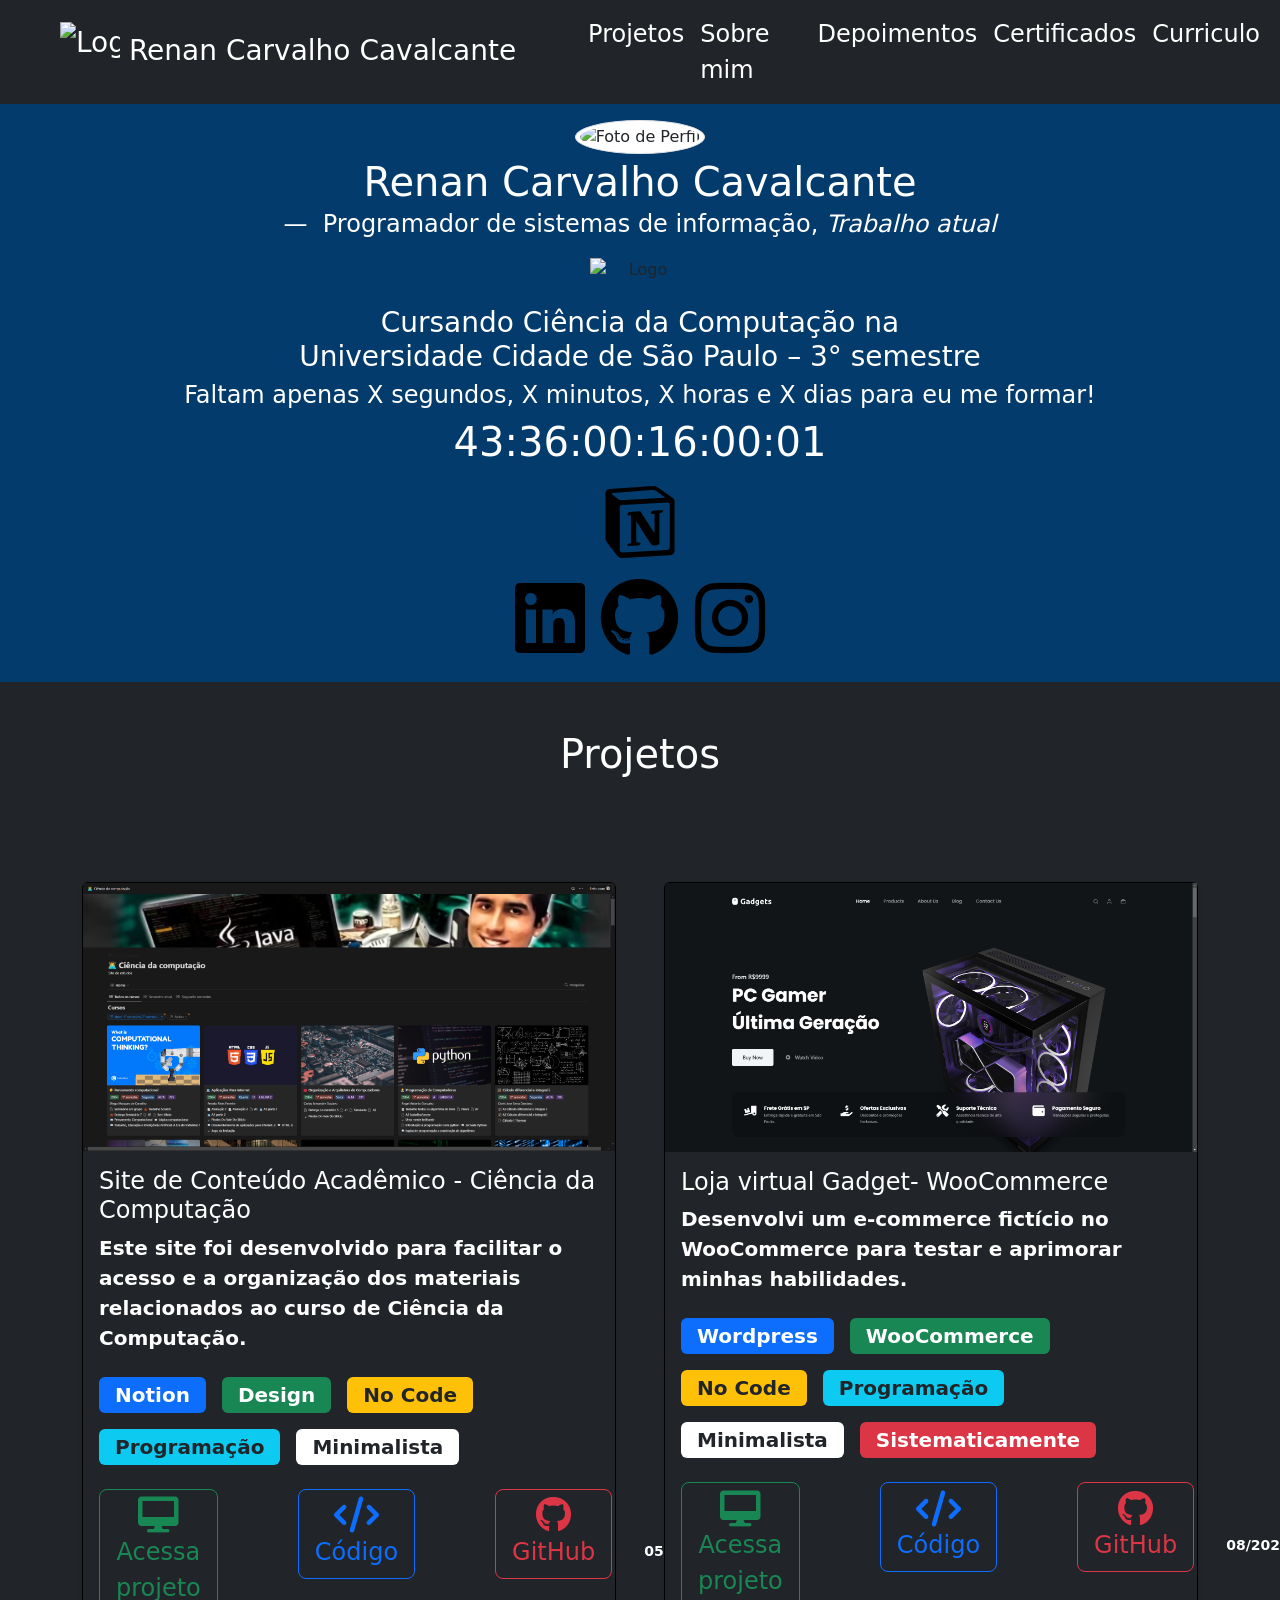
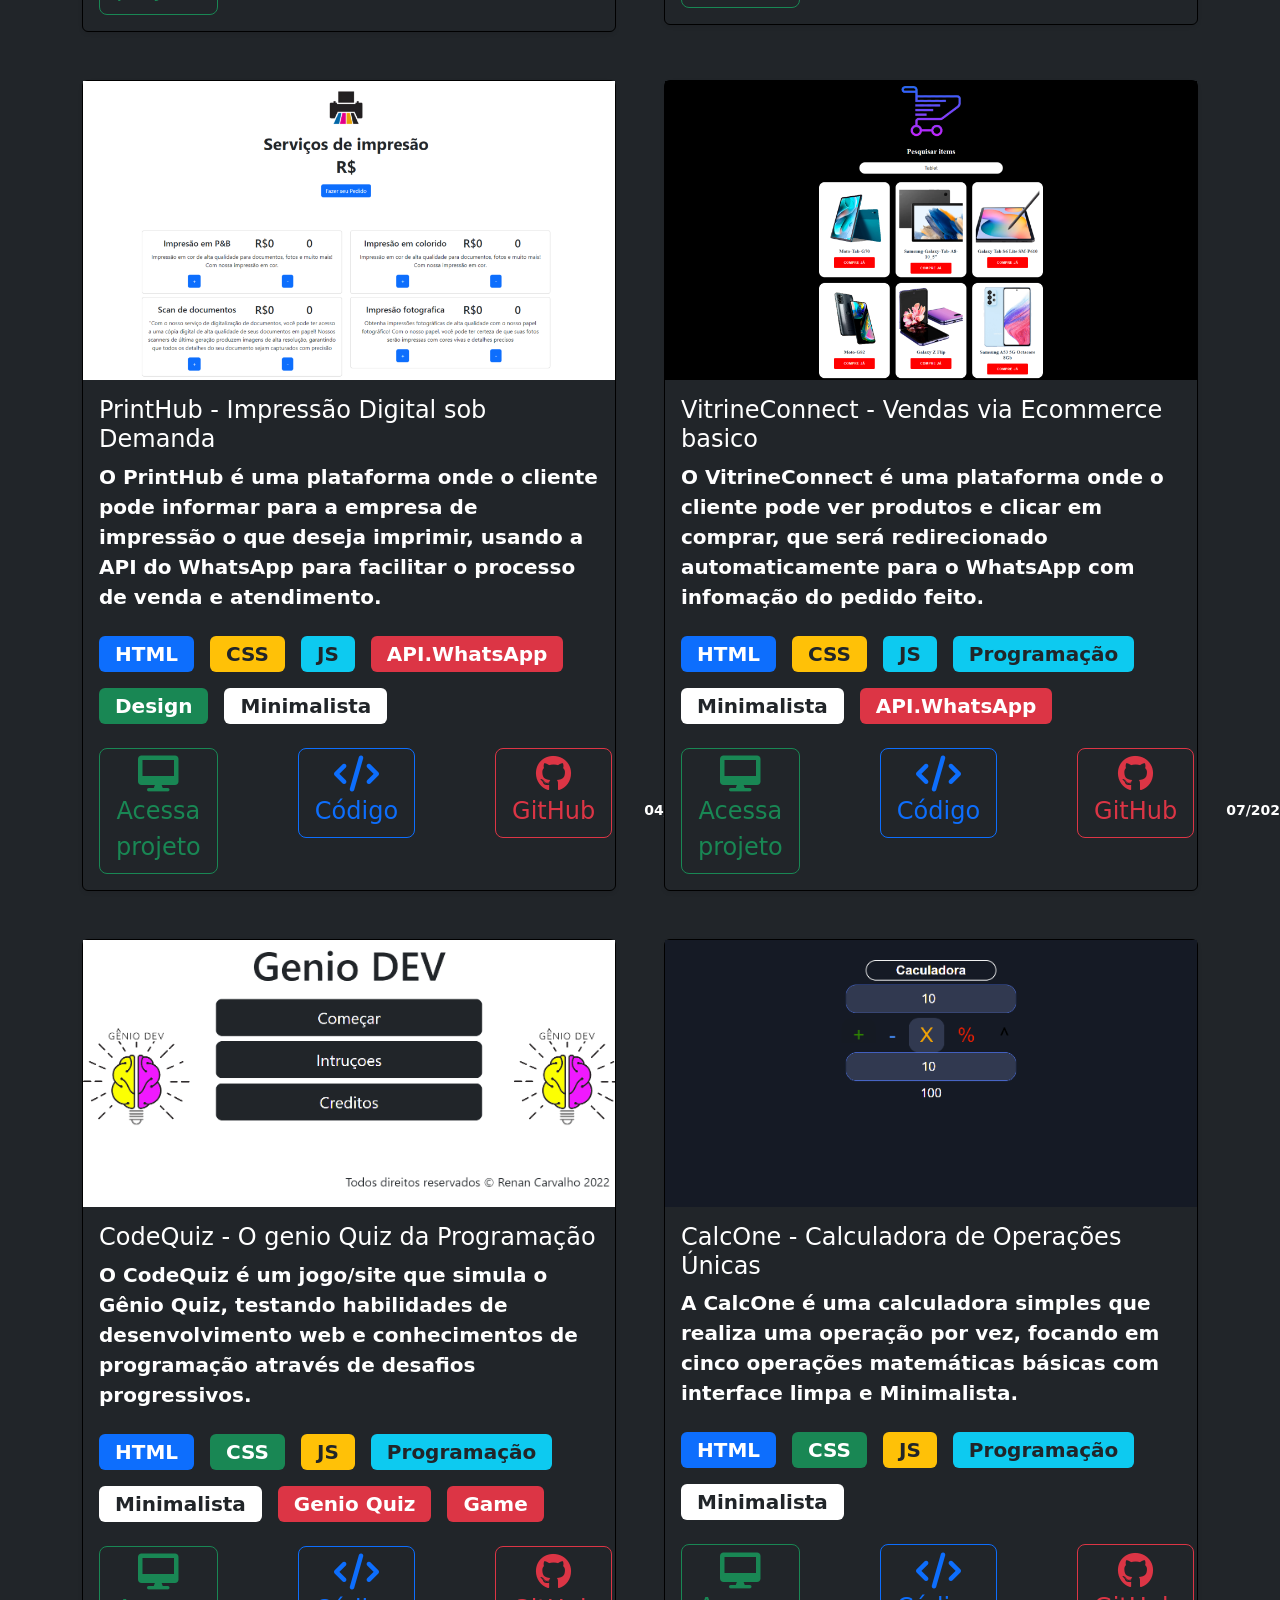
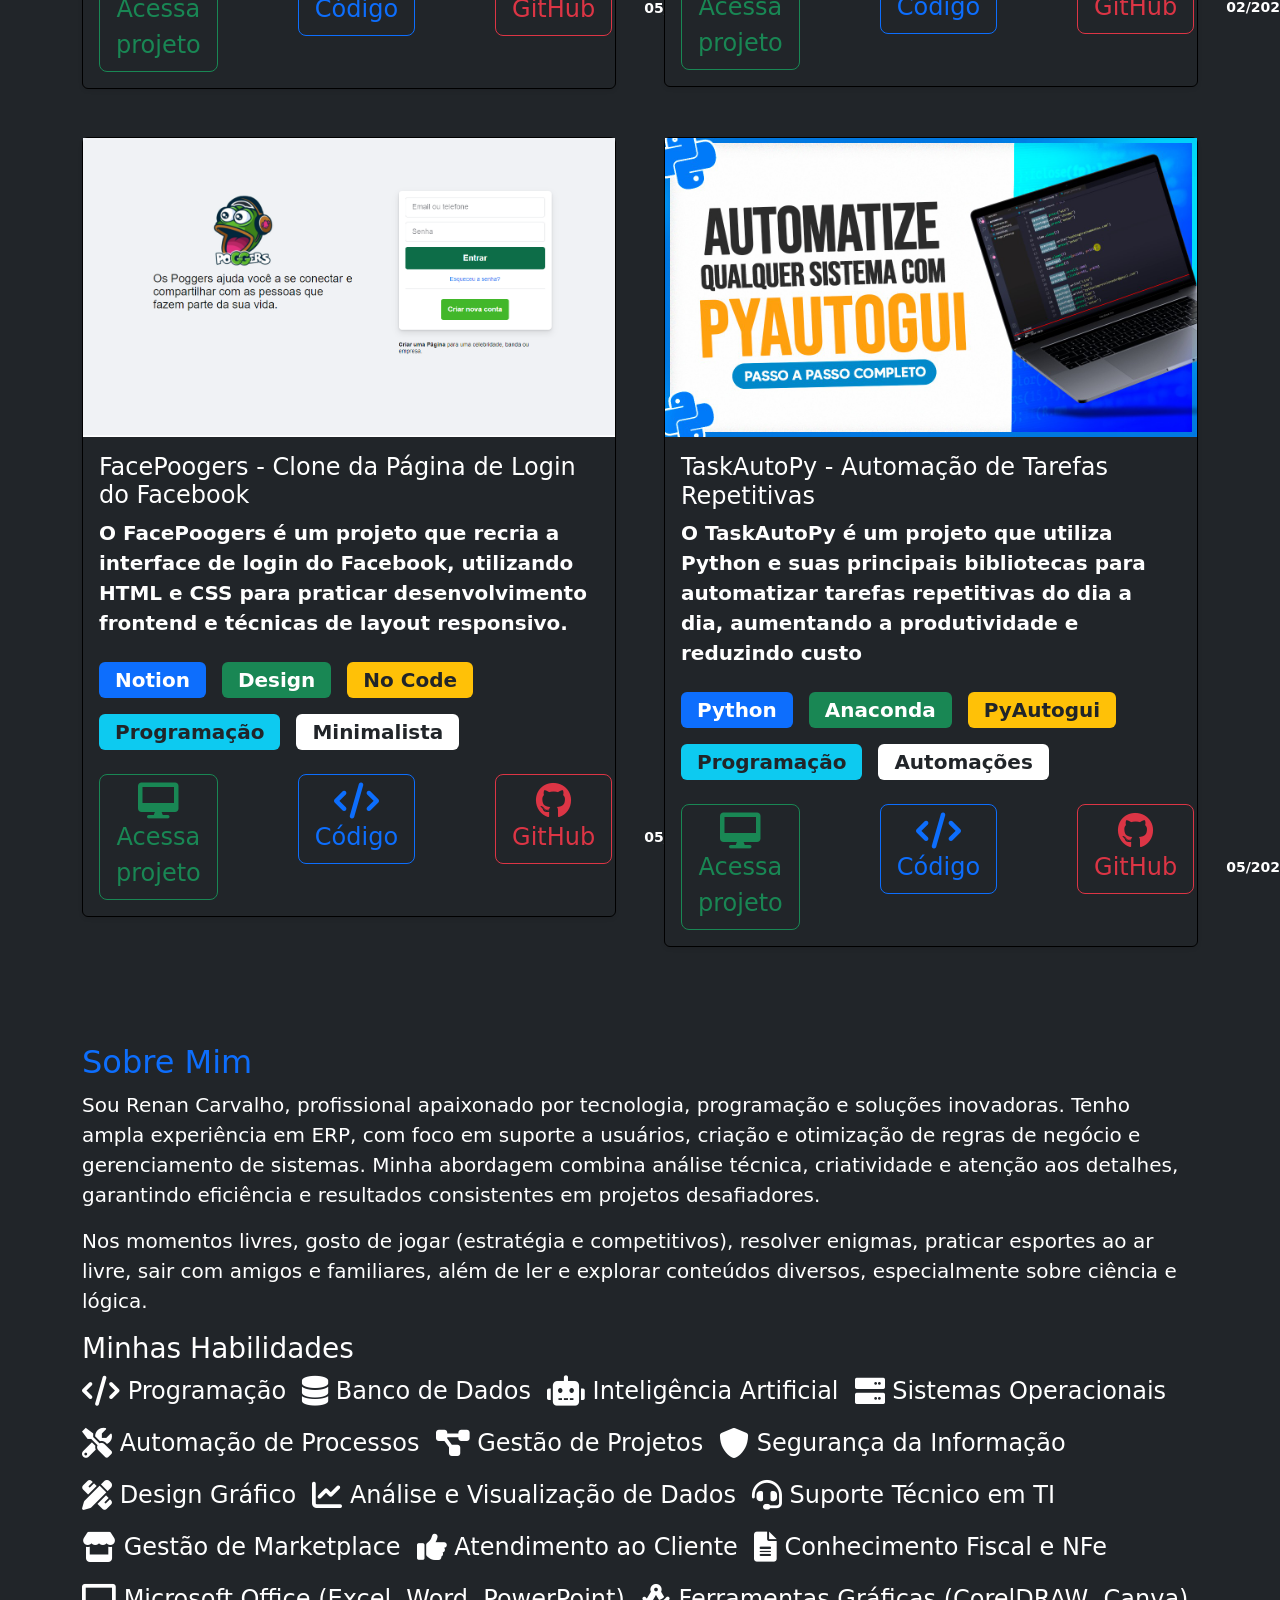
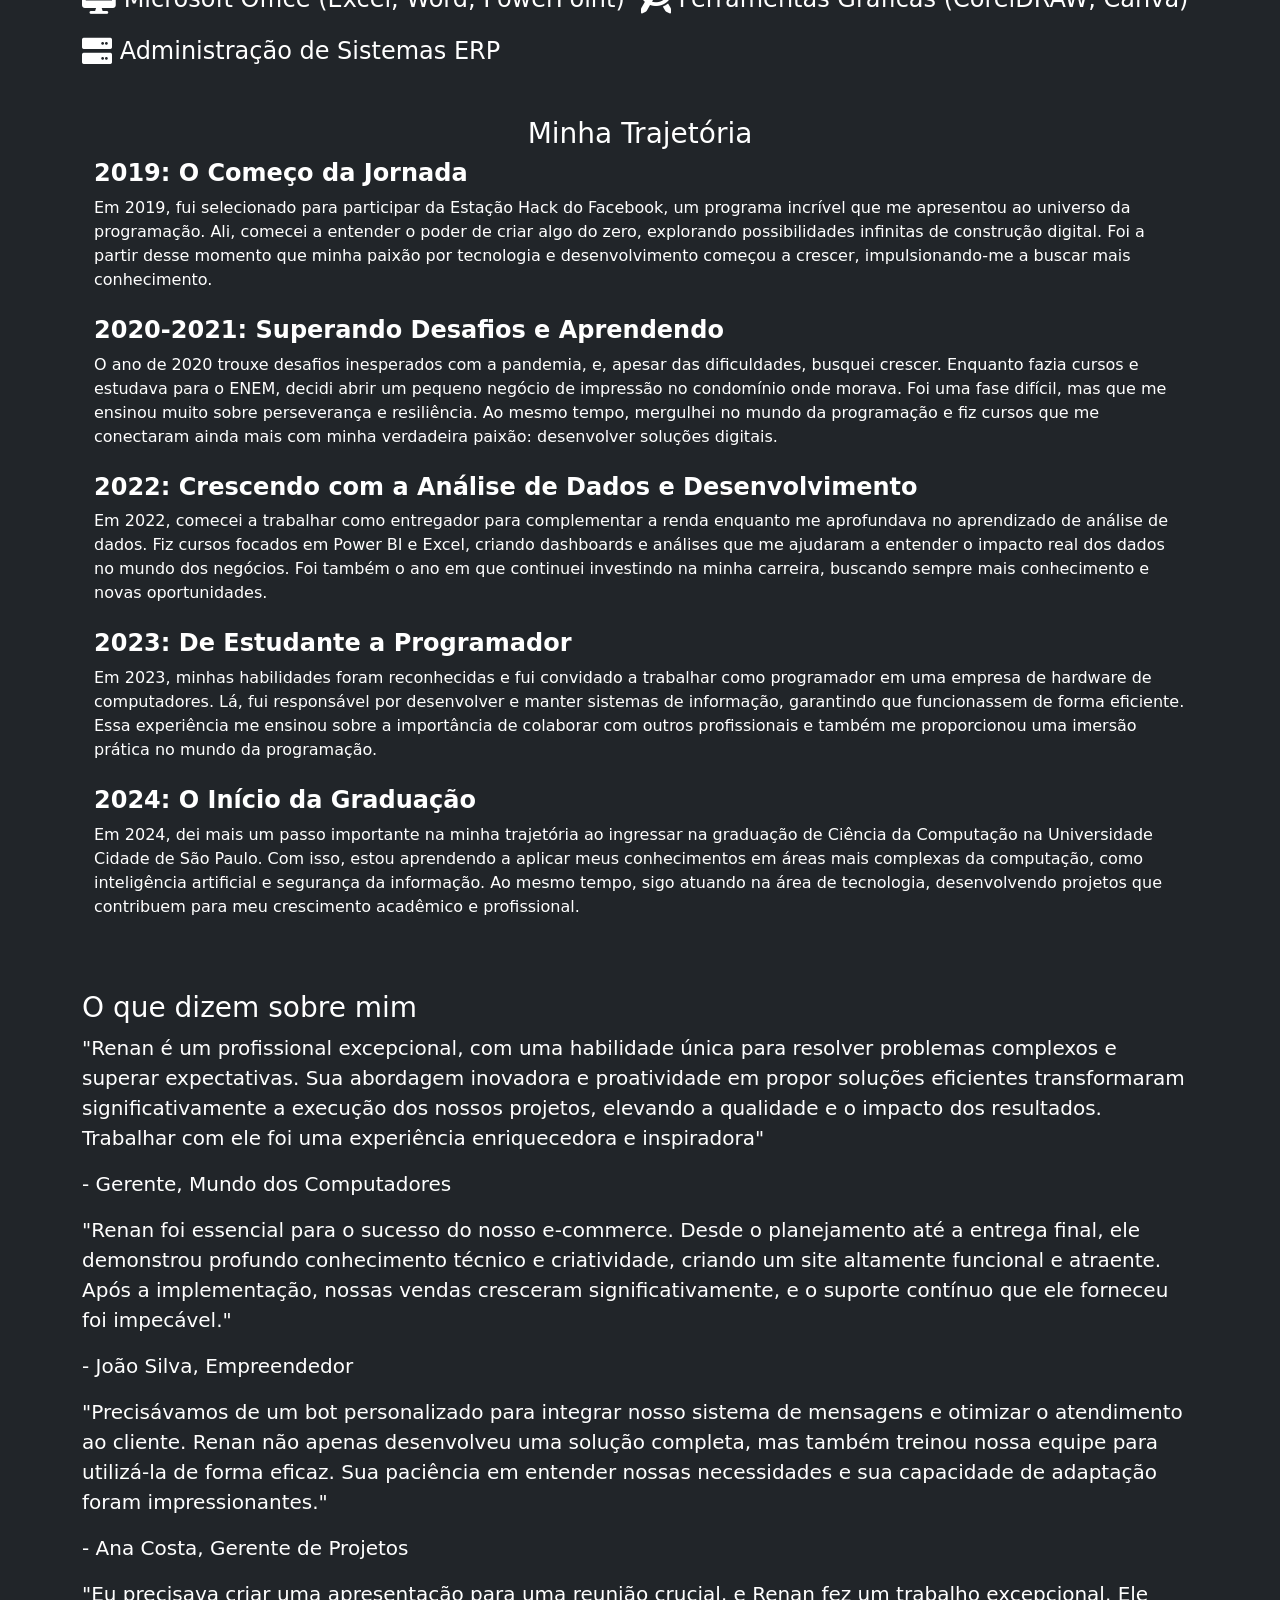
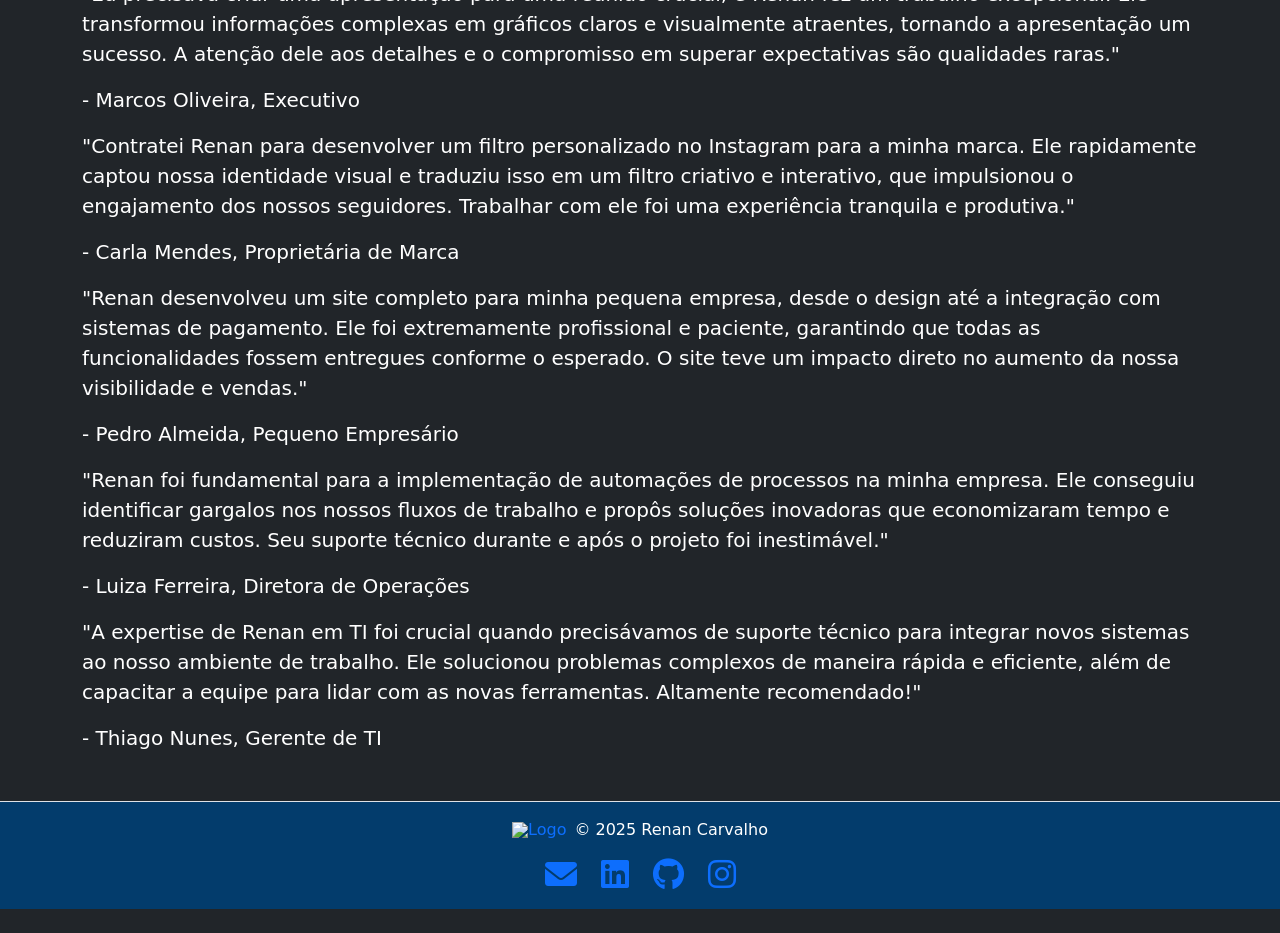
==== index.html @ 13d9408b "Update and rename Index.html to index.html" ====
<!doctype html>
<html lang="en">

<head>
	<meta charset="utf-8">
	<meta name="viewport" content="width=device-width, initial-scale=1">
	<title>Renan Carvalho Cavalcante</title>
	<link rel="stylesheet" href="index.css">
	<link href="https://cdn.jsdelivr.net/npm/bootstrap@5.3.3/dist/css/bootstrap.min.css" rel="stylesheet"
		integrity="sha384-QWTKZyjpPEjISv5WaRU9OFeRpok6YctnYmDr5pNlyT2bRjXh0JMhjY6hW+ALEwIH" crossorigin="anonymous">
	<link rel="stylesheet" href="https://cdnjs.cloudflare.com/ajax/libs/font-awesome/6.0.0-beta3/css/all.min.css">
  <link href="https://fonts.googleapis.com/css2?family=Poppins:wght@300;400;700&display=swap" rel="stylesheet">
  

</head>

<body class="bg-dark">
	<nav class="navbar navbar-expand-lg   ">
		<div class="container-fluid">
			<!-- Logo e Nome -->
			<a class="navbar-brand fs-3 text-white px-5" href="#">
				<img src="https://emoji-cdn.mqrio.dev/🧑‍💻?style=google" alt="Logo" width="60" height="60"
					class="d-inline-block align-text-middle">
				Renan Carvalho Cavalcante
			</a>
			<!-- Botão para menu responsivo -->
			<button class="navbar-toggler" type="button" data-bs-toggle="collapse" data-bs-target="#navbarNav"
				aria-controls="navbarNav" aria-expanded="false" aria-label="Toggle navigation">
				<span class="navbar-toggler-icon"></span>
			</button>
			<!-- Itens do menu -->
			<div class="collapse navbar-collapse fs-4 justify-content-between" id="navbarNav">
				<ul class="navbar-nav ms-auto">
					<li class="nav-item">
						<a class="nav-link text-white" href="#projetos">Projetos</a>
					</li>
					<li class="nav-item">
						<a class="nav-link text-white" href="#sobre-mim">Sobre mim</a>
					</li>
					<li class="nav-item">
						<a class="nav-link text-white" href="#depoimentos">Depoimentos</a>
					</li>
					<li class="nav-item">
						<a class="nav-link text-white" href="Certificados.html">Certificados</a>
					</li>
					<li class="nav-item">
						<a class="nav-link text-white" href="#curriculo">Curriculo</a>
					</li>
				</ul>
			</div>
		</div>
	</nav>
	<div class="BG-Grup">
		<div class="container text-center py-3">
			<!-- Foto de Perfil -->
			<img class="img-thumbnail rounded-circle mb-1" src="https://avatars.githubusercontent.com/u/163667005?v=4"
				alt="Foto de Perfil" width="300">

			<!-- Nome e Profissão -->
			<figure>
				<blockquote class="blockquote text-white">
					<h1 class="H1">Renan Carvalho Cavalcante</h1>
				</blockquote>
				<figcaption class="blockquote-footer fs-4 text-white">
					Programador de sistemas de informação, <cite title="Source Title">Trabalho atual</cite>
				</figcaption>
			</figure>

			<!-- Logo -->
			<img src="https://emoji-cdn.mqrio.dev/🧑‍💻?style=google" alt="Logo" width="100"
				class="d-inline-block align-text-middle mb-4">


			<h3 class="text-white">Cursando Ciência da Computação na<br> Universidade Cidade de São Paulo – 3° semestre
			</h3>
			<p class="text-white h4">Faltam apenas X segundos, X minutos, X horas e X dias para eu me formar!</p>
			<h1 class="text-white" id="timer">00:00:00:00:00:00</h1>
			<div class="Redes-Social">
				<div class="container text-center">
					<!-- Linha superior -->
					<div class="row justify-content-center ">
						<div class="col-auto icones  p-2">
							<a href="https://ciencia-da-computariaassinatura.notion.site/b7bf990f0be94291b9f6b01359a8e00a?v=6fdd751eb7624d248c2f8b26b52d6687"
								target="_blank">
								<svg id="icon" width="80" class="icones" viewBox="0 0 15 15" fill="none" xmlns="http://www.w3.org/2000/svg">
									<path class="icones"
										d="M3.25781 3.11684C3.67771 3.45796 3.83523 3.43193 4.62369 3.37933L12.0571 2.93299C12.2147 2.93299 12.0836 2.77571 12.0311 2.74957L10.7965 1.85711C10.56 1.67347 10.2448 1.46315 9.64083 1.51576L2.44308 2.04074C2.18059 2.06677 2.12815 2.19801 2.2327 2.30322L3.25781 3.11684ZM3.7041 4.84917V12.6704C3.7041 13.0907 3.91415 13.248 4.38693 13.222L12.5562 12.7493C13.0292 12.7233 13.0819 12.4341 13.0819 12.0927V4.32397C13.0819 3.98306 12.9508 3.79921 12.6612 3.82545L4.12422 4.32397C3.80918 4.35044 3.7041 4.50803 3.7041 4.84917ZM11.7688 5.26872C11.8212 5.50518 11.7688 5.74142 11.5319 5.76799L11.1383 5.84641V11.6205C10.7965 11.8042 10.4814 11.9092 10.2188 11.9092C9.79835 11.9092 9.69305 11.7779 9.37812 11.3844L6.80345 7.34249V11.2532L7.61816 11.437C7.61816 11.437 7.61816 11.9092 6.96086 11.9092L5.14879 12.0143C5.09615 11.9092 5.14879 11.647 5.33259 11.5944L5.80546 11.4634V6.29276L5.1489 6.24015C5.09625 6.00369 5.22739 5.66278 5.5954 5.63631L7.53935 5.50528L10.2188 9.5998V5.97765L9.53564 5.89924C9.4832 5.61018 9.69305 5.40028 9.95576 5.37425L11.7688 5.26872ZM1.83874 1.33212L9.32557 0.780787C10.245 0.701932 10.4815 0.754753 11.0594 1.17452L13.4492 2.85424C13.8436 3.14309 13.975 3.22173 13.975 3.53661V12.7493C13.975 13.3266 13.7647 13.6681 13.0293 13.7203L4.33492 14.2454C3.78291 14.2717 3.52019 14.193 3.23111 13.8253L1.47116 11.5419C1.1558 11.1216 1.02466 10.8071 1.02466 10.4392V2.25041C1.02466 1.77825 1.23504 1.38441 1.83874 1.33212Z"
										fill="#000000" />
								</svg>
							</a>
						</div>
					</div>

					<!-- Linha inferior -->
					<div class="row justify-content-center">
						<div class="col-auto  p-2 ">
							<a href="mailto:renancarvalhoce6@gmail.com" target="_blank" aria-label="Enviar e-mail">
								<i class="icones fa-brands fa-linkedin fa-5x "></i>
							</a>
						</div>
						<div class="col-auto  p-2 ">
							<a href="https://github.com/renanratinh0" target="_blank" aria-label="GitHub">
								<i class="icones fab fa-github fa-5x k"></i>
							</a>
						</div>
						<div class="col-auto  p-2  black">
							<a href="https://www.instagram.com/renan.carvalho.c/" target="_blank" aria-label="Instagram">
								<i class="icones fab fa-instagram fa-5x"></i>
							</a>
						</div>
					</div>
				</div>
			</div>
		</div>
	</div>
	<div>
		<section id="projetos">
	</div id="projetos" class="Projetos bg-dark">
	<h1 class="text-center text-white py-5 bg-dark">Projetos</h1>
	<div class="album py-5 bg-body-dark bg-dark">
		<div class="container ">

			<div class="row  row-cols-md-2 g-5">
				<div class="col">
					<div class="card shadow-sm bg-dark border-black">
						<img class="img-projeto" src="imgs/Projetos/Site de Conteúdo Acadêmico - Ciência da Computação.png" alt="Capa do projeto">
						<div class="card-body">
							<h4 class="card-text text-white">Site de Conteúdo Acadêmico - Ciência da Computação</h4>
							<p class="card-text text-white fw-bold fs-5">
								Este site foi desenvolvido para facilitar o acesso e a organização dos materiais relacionados ao curso
								de Ciência da Computação.
							</p>
							<div class="d-flex flex-wrap gap-3 mt-4 mb-4">
								<span class="badge bg-primary fs-5 px-3 py-2">Notion</span>
								<span class="badge bg-success fs-5 px-3 py-2">Design</span>
								<span class="badge bg-warning text-dark fs-5 px-3 py-2">No Code</span>
								<span class="badge bg-info text-dark fs-5 px-3 py-2">Programação</span>
								<span class="badge bg-white fs-5 px-3 py-2 text-dark">Minimalista</span>
							</div>

							<div class="d-flex justify-content-between align-items-center">
								<!-- Botões Centralizados -->
								<div class="btn-group d-flex justify-content-center gap-10">

									<a href="https://ciencia-da-computariaassinatura.notion.site/b7bf990f0be94291b9f6b01359a8e00a?v=6fdd751eb7624d248c2f8b26b52d6687"><button type="button" class="btn btn-lg btn-outline-success fs-4"><i
											class="fa-solid fa-desktop fa-xl	"></i> Acessa projeto</button>

									<a href="https://carbon.now.sh/?bg=rgba%28226%2C74%2C77%2C1%29&t=dracula-pro&wt=none&l=auto&width=680&ds=false&dsyoff=20px&dsblur=68px&wc=true&wa=true&pv=56px&ph=56px&ln=false&fl=1&fm=Fira+Code&fs=14px&lh=152%25&si=false&es=2x&wm=false&code=%2520function%2520Eror%2520404%2520esse%2520projeto%2520N%25C3%25A3o%2520possui%2520um%2520c%25C3%25B3digo%2520em%2520carbon%2520%28%29%2520%257B%250A%2520%2520const%2520projectStatus%2520%253D%2520false%253B%2520%2520%252F%252F%2520Simulando%2520que%2520n%25C3%25A3o%2520h%25C3%25A1%2520c%25C3%25B3digo%2520dispon%25C3%25ADvel%250A%2520%257D%250Aclass%2520CodeHunt%2520%257B%250A%2520%2520constructor%28%29%2520%257B%250A%2520%2520%2520%2520this.status%2520%253D%2520%2522Nenhum%2520c%25C3%25B3digo%2520encontrado%2522%253B%250A%2520%2520%2520%2520this.attempts%2520%253D%25200%253B%250A%2520%2520%257D%250A%250A%2520%2520%252F%252F%2520Simula%2520uma%2520busca%2520intermin%25C3%25A1vel%2520por%2520um%2520c%25C3%25B3digo%2520ausente%250A%2520%2520searchForCode%28%29%2520%257B%250A%2520%2520%2520%2520console.log%28%2522%25F0%259F%2594%258D%2520Buscando%2520c%25C3%25B3digo...%2522%29%253B%250A%2520%2520%2520%2520this.attempts%252B%252B%253B%250A%2520%2520%2520%2520%250A%2520%2520%2520%2520if%2520%28this.attempts%2520%253C%25203%29%2520%257B%250A%2520%2520%2520%2520%2520%2520console.log%28%2560Tentativa%2520%2523%2524%257Bthis.attempts%257D%253A%2520Nada%2520ainda...%2560%29%253B%250A%2520%2520%2520%2520%257D%2520else%2520%257B%250A%2520%2520%2520%2520%2520%2520this.trigger404Error%28%29%253B%250A%2520%2520%2520%2520%257D%250A%2520%2520%257D%250A%250A%2520%2520%252F%252F%2520Exibe%2520mensagens%2520de%2520erro%2520%250A%2520%2520trigger404Error%28%29%2520%257B%250A%2520%2520%2520%2520console.log%28%2522%25E2%259D%258C%2520ERRO%2520404%253A%2520C%25C3%25B3digo%2520n%25C3%25A3o%2520encontrado.%2522%29%253B%250A%2520%2520%2520%2520console.log%28%2522%25F0%259F%25A4%2594%2520Dica%253A%2520Talvez%2520o%2520c%25C3%25B3digo%2520esteja%2520em%2520um%2520universo%2520paralelo...%2522%29%253B%250A%2520%2520%257D%250A%250A%2520%2520%252F%252F%2520Fun%25C3%25A7%25C3%25A3o%2520que%2520inicia%2520a%2520busca%250A%2520%2520startSearch%28%29%2520%257B%250A%2520%2520%2520%2520setInterval%28%28%29%2520%253D%253E%2520this.searchForCode%28%29%252C%25202000%29%253B%250A%2520%2520%250A%257D%250A%250A"><button type="button" class="btn btn-lg btn-outline-primary fs-4"><i
											class="fa-solid fa-code fa-xl	"></i> Código</button>

									<a href="https://github.com/renanratinh0"><button type="button" class="btn btn-lg btn-outline-danger fs-4"><i
											class="fa-brands fa-github fa-xl	"></i> GitHub</button></a>
								</div>

								<!-- Espaço para Data ou Elemento à Direita -->
								<small class=" fw-bold text-white">05/2024 </small>
							</div>
						</div>
					</div>
					

				</div>
				<div class="col">
					<div class="card shadow-sm bg-dark border-black">
						<img class="img-projeto" src="imgs/Projetos/Loja virtual Gadget.png" alt="Capa do projeto">
						<div class="card-body">
							<h4 class="card-text text-white">Loja virtual Gadget- WooCommerce</h4>
							<p class="card-text text-white fw-bold fs-5">
								Desenvolvi um e-commerce fictício no WooCommerce para testar e aprimorar minhas habilidades.
							</p>
							<div class="d-flex flex-wrap gap-3 mt-4 mb-4">
								<span class="badge bg-primary fs-5 px-3 py-2">Wordpress</span>
								<span class="badge bg-success fs-5 px-3 py-2">WooCommerce</span>
								<span class="badge bg-warning text-dark fs-5 px-3 py-2">No Code</span>
								<span class="badge bg-info text-dark fs-5 px-3 py-2">Programação</span>
								<span class="badge bg-white fs-5 px-3 py-2 text-dark">Minimalista</span>
								<span class="badge bg-danger fs-5 px-3 py-2 text-white">Sistematicamente</span>

							</div>

							<div class="d-flex justify-content-between align-items-center">
								<!-- Botões Centralizados -->
								<div class="btn-group d-flex justify-content-center gap-10">

									<a href="https://ciencia-da-computariaassinatura.notion.site/b7bf990f0be94291b9f6b01359a8e00a?v=6fdd751eb7624d248c2f8b26b52d6687"><button type="button" class="btn btn-lg btn-outline-success fs-4"><i
											class="fa-solid fa-desktop fa-xl	"></i> Acessa projeto</button>

									<a href="https://carbon.now.sh/?bg=rgba%28226%2C74%2C77%2C1%29&t=dracula-pro&wt=none&l=auto&width=680&ds=false&dsyoff=20px&dsblur=68px&wc=true&wa=true&pv=56px&ph=56px&ln=false&fl=1&fm=Fira+Code&fs=14px&lh=152%25&si=false&es=2x&wm=false&code=%2520function%2520Eror%2520404%2520esse%2520projeto%2520N%25C3%25A3o%2520possui%2520um%2520c%25C3%25B3digo%2520em%2520carbon%2520%28%29%2520%257B%250A%2520%2520const%2520projectStatus%2520%253D%2520false%253B%2520%2520%252F%252F%2520Simulando%2520que%2520n%25C3%25A3o%2520h%25C3%25A1%2520c%25C3%25B3digo%2520dispon%25C3%25ADvel%250A%2520%257D%250Aclass%2520CodeHunt%2520%257B%250A%2520%2520constructor%28%29%2520%257B%250A%2520%2520%2520%2520this.status%2520%253D%2520%2522Nenhum%2520c%25C3%25B3digo%2520encontrado%2522%253B%250A%2520%2520%2520%2520this.attempts%2520%253D%25200%253B%250A%2520%2520%257D%250A%250A%2520%2520%252F%252F%2520Simula%2520uma%2520busca%2520intermin%25C3%25A1vel%2520por%2520um%2520c%25C3%25B3digo%2520ausente%250A%2520%2520searchForCode%28%29%2520%257B%250A%2520%2520%2520%2520console.log%28%2522%25F0%259F%2594%258D%2520Buscando%2520c%25C3%25B3digo...%2522%29%253B%250A%2520%2520%2520%2520this.attempts%252B%252B%253B%250A%2520%2520%2520%2520%250A%2520%2520%2520%2520if%2520%28this.attempts%2520%253C%25203%29%2520%257B%250A%2520%2520%2520%2520%2520%2520console.log%28%2560Tentativa%2520%2523%2524%257Bthis.attempts%257D%253A%2520Nada%2520ainda...%2560%29%253B%250A%2520%2520%2520%2520%257D%2520else%2520%257B%250A%2520%2520%2520%2520%2520%2520this.trigger404Error%28%29%253B%250A%2520%2520%2520%2520%257D%250A%2520%2520%257D%250A%250A%2520%2520%252F%252F%2520Exibe%2520mensagens%2520de%2520erro%2520%250A%2520%2520trigger404Error%28%29%2520%257B%250A%2520%2520%2520%2520console.log%28%2522%25E2%259D%258C%2520ERRO%2520404%253A%2520C%25C3%25B3digo%2520n%25C3%25A3o%2520encontrado.%2522%29%253B%250A%2520%2520%2520%2520console.log%28%2522%25F0%259F%25A4%2594%2520Dica%253A%2520Talvez%2520o%2520c%25C3%25B3digo%2520esteja%2520em%2520um%2520universo%2520paralelo...%2522%29%253B%250A%2520%2520%257D%250A%250A%2520%2520%252F%252F%2520Fun%25C3%25A7%25C3%25A3o%2520que%2520inicia%2520a%2520busca%250A%2520%2520startSearch%28%29%2520%257B%250A%2520%2520%2520%2520setInterval%28%28%29%2520%253D%253E%2520this.searchForCode%28%29%252C%25202000%29%253B%250A%2520%2520%250A%257D%250A%250A"><button type="button" class="btn btn-lg btn-outline-primary fs-4"><i
											class="fa-solid fa-code fa-xl	"></i> Código</button>

									<a href="https://github.com/renanratinh0"><button type="button" class="btn btn-lg btn-outline-danger fs-4"><i
											class="fa-brands fa-github fa-xl	"></i> GitHub</button></a>
								</div>

								<!-- Espaço para Data ou Elemento à Direita -->
								<small class=" fw-bold text-white">08/2024 </small>
							</div>
						</div>
					</div>
					

				</div>

				<div class="col">
					<div class="card shadow-sm bg-dark border-black">
						<img class="img-projeto" src="imgs/Projetos/PrintHub.png" alt="Capa do projeto">
						<div class="card-body">
							<h4 class="card-text text-white">PrintHub - Impressão Digital sob Demanda</h4>
							<p class="card-text text-white fw-bold fs-5">
								O PrintHub é uma plataforma onde o cliente pode informar para a empresa de impressão o que deseja imprimir, usando a API do WhatsApp para facilitar o processo de venda e atendimento.
							</p>
							<div class="d-flex flex-wrap gap-3 mt-4 mb-4">
								<span class="badge bg-primary fs-5 px-3 py-2">HTML</span>
								<span class="badge bg-warning text-dark fs-5 px-3 py-2">CSS</span>
								<span class="badge bg-info text-dark fs-5 px-3 py-2">JS</span>

								<span class="badge bg-danger text-white fs-5 px-3 py-2">API.WhatsApp</span>
								<span class="badge bg-success fs-5 px-3 py-2">Design</span>

								<span class="badge bg-white fs-5 px-3 py-2 text-dark">Minimalista</span>
							</div>

							<div class="d-flex justify-content-between align-items-center">
								<!-- Botões Centralizados -->
								<div class="btn-group d-flex justify-content-center gap-10">

									<a href="https://ciencia-da-computariaassinatura.notion.site/b7bf990f0be94291b9f6b01359a8e00a?v=6fdd751eb7624d248c2f8b26b52d6687"><button type="button" class="btn btn-lg btn-outline-success fs-4"><i
											class="fa-solid fa-desktop fa-xl	"></i> Acessa projeto</button>

									<a href="https://carbon.now.sh/?bg=rgba%28226%2C74%2C77%2C1%29&t=dracula-pro&wt=none&l=auto&width=680&ds=false&dsyoff=20px&dsblur=68px&wc=true&wa=true&pv=56px&ph=56px&ln=false&fl=1&fm=Fira+Code&fs=14px&lh=152%25&si=false&es=2x&wm=false&code=%2520function%2520Eror%2520404%2520esse%2520projeto%2520N%25C3%25A3o%2520possui%2520um%2520c%25C3%25B3digo%2520em%2520carbon%2520%28%29%2520%257B%250A%2520%2520const%2520projectStatus%2520%253D%2520false%253B%2520%2520%252F%252F%2520Simulando%2520que%2520n%25C3%25A3o%2520h%25C3%25A1%2520c%25C3%25B3digo%2520dispon%25C3%25ADvel%250A%2520%257D%250Aclass%2520CodeHunt%2520%257B%250A%2520%2520constructor%28%29%2520%257B%250A%2520%2520%2520%2520this.status%2520%253D%2520%2522Nenhum%2520c%25C3%25B3digo%2520encontrado%2522%253B%250A%2520%2520%2520%2520this.attempts%2520%253D%25200%253B%250A%2520%2520%257D%250A%250A%2520%2520%252F%252F%2520Simula%2520uma%2520busca%2520intermin%25C3%25A1vel%2520por%2520um%2520c%25C3%25B3digo%2520ausente%250A%2520%2520searchForCode%28%29%2520%257B%250A%2520%2520%2520%2520console.log%28%2522%25F0%259F%2594%258D%2520Buscando%2520c%25C3%25B3digo...%2522%29%253B%250A%2520%2520%2520%2520this.attempts%252B%252B%253B%250A%2520%2520%2520%2520%250A%2520%2520%2520%2520if%2520%28this.attempts%2520%253C%25203%29%2520%257B%250A%2520%2520%2520%2520%2520%2520console.log%28%2560Tentativa%2520%2523%2524%257Bthis.attempts%257D%253A%2520Nada%2520ainda...%2560%29%253B%250A%2520%2520%2520%2520%257D%2520else%2520%257B%250A%2520%2520%2520%2520%2520%2520this.trigger404Error%28%29%253B%250A%2520%2520%2520%2520%257D%250A%2520%2520%257D%250A%250A%2520%2520%252F%252F%2520Exibe%2520mensagens%2520de%2520erro%2520%250A%2520%2520trigger404Error%28%29%2520%257B%250A%2520%2520%2520%2520console.log%28%2522%25E2%259D%258C%2520ERRO%2520404%253A%2520C%25C3%25B3digo%2520n%25C3%25A3o%2520encontrado.%2522%29%253B%250A%2520%2520%2520%2520console.log%28%2522%25F0%259F%25A4%2594%2520Dica%253A%2520Talvez%2520o%2520c%25C3%25B3digo%2520esteja%2520em%2520um%2520universo%2520paralelo...%2522%29%253B%250A%2520%2520%257D%250A%250A%2520%2520%252F%252F%2520Fun%25C3%25A7%25C3%25A3o%2520que%2520inicia%2520a%2520busca%250A%2520%2520startSearch%28%29%2520%257B%250A%2520%2520%2520%2520setInterval%28%28%29%2520%253D%253E%2520this.searchForCode%28%29%252C%25202000%29%253B%250A%2520%2520%250A%257D%250A%250A"><button type="button" class="btn btn-lg btn-outline-primary fs-4"><i
											class="fa-solid fa-code fa-xl	"></i> Código</button>

									<a href="https://github.com/renanratinh0"><button type="button" class="btn btn-lg btn-outline-danger fs-4"><i
											class="fa-brands fa-github fa-xl	"></i> GitHub</button></a>
								</div>

								<!-- Espaço para Data ou Elemento à Direita -->
								<small class=" fw-bold text-white">04/2023 </small>
							</div>
						</div>
					</div>
					

				</div>

				<div class="col">
					<div class="card shadow-sm bg-dark border-black">
						<img class="img-projeto" src="imgs/Projetos/VitrineConnect.png" alt="Capa do projeto">
						<div class="card-body">
							<h4 class="card-text text-white">VitrineConnect - Vendas via Ecommerce basico
							</h4>
							<p class="card-text text-white fw-bold fs-5">
								O VitrineConnect é uma plataforma onde o cliente pode ver produtos e clicar em comprar, que será redirecionado automaticamente para o WhatsApp com infomação do pedido feito.
							</p>
							<div class="d-flex flex-wrap gap-3 mt-4 mb-4">
								<span class="badge bg-primary fs-5 px-3 py-2">HTML</span>
								<span class="badge bg-warning text-dark fs-5 px-3 py-2">CSS</span>
								<span class="badge bg-info text-dark fs-5 px-3 py-2">JS</span>
								<span class="badge bg-info text-dark fs-5 px-3 py-2">Programação</span>
								<span class="badge bg-white fs-5 px-3 py-2 text-dark">Minimalista</span>
								<span class="badge bg-danger text-white fs-5 px-3 py-2">API.WhatsApp</span>

							</div>

							<div class="d-flex justify-content-between align-items-center">
								<!-- Botões Centralizados -->
								<div class="btn-group d-flex justify-content-center gap-10">

									<a href="https://ciencia-da-computariaassinatura.notion.site/b7bf990f0be94291b9f6b01359a8e00a?v=6fdd751eb7624d248c2f8b26b52d6687"><button type="button" class="btn btn-lg btn-outline-success fs-4"><i
											class="fa-solid fa-desktop fa-xl	"></i> Acessa projeto</button>

									<a href="https://carbon.now.sh/?bg=rgba%28226%2C74%2C77%2C1%29&t=dracula-pro&wt=none&l=auto&width=680&ds=false&dsyoff=20px&dsblur=68px&wc=true&wa=true&pv=56px&ph=56px&ln=false&fl=1&fm=Fira+Code&fs=14px&lh=152%25&si=false&es=2x&wm=false&code=%2520function%2520Eror%2520404%2520esse%2520projeto%2520N%25C3%25A3o%2520possui%2520um%2520c%25C3%25B3digo%2520em%2520carbon%2520%28%29%2520%257B%250A%2520%2520const%2520projectStatus%2520%253D%2520false%253B%2520%2520%252F%252F%2520Simulando%2520que%2520n%25C3%25A3o%2520h%25C3%25A1%2520c%25C3%25B3digo%2520dispon%25C3%25ADvel%250A%2520%257D%250Aclass%2520CodeHunt%2520%257B%250A%2520%2520constructor%28%29%2520%257B%250A%2520%2520%2520%2520this.status%2520%253D%2520%2522Nenhum%2520c%25C3%25B3digo%2520encontrado%2522%253B%250A%2520%2520%2520%2520this.attempts%2520%253D%25200%253B%250A%2520%2520%257D%250A%250A%2520%2520%252F%252F%2520Simula%2520uma%2520busca%2520intermin%25C3%25A1vel%2520por%2520um%2520c%25C3%25B3digo%2520ausente%250A%2520%2520searchForCode%28%29%2520%257B%250A%2520%2520%2520%2520console.log%28%2522%25F0%259F%2594%258D%2520Buscando%2520c%25C3%25B3digo...%2522%29%253B%250A%2520%2520%2520%2520this.attempts%252B%252B%253B%250A%2520%2520%2520%2520%250A%2520%2520%2520%2520if%2520%28this.attempts%2520%253C%25203%29%2520%257B%250A%2520%2520%2520%2520%2520%2520console.log%28%2560Tentativa%2520%2523%2524%257Bthis.attempts%257D%253A%2520Nada%2520ainda...%2560%29%253B%250A%2520%2520%2520%2520%257D%2520else%2520%257B%250A%2520%2520%2520%2520%2520%2520this.trigger404Error%28%29%253B%250A%2520%2520%2520%2520%257D%250A%2520%2520%257D%250A%250A%2520%2520%252F%252F%2520Exibe%2520mensagens%2520de%2520erro%2520%250A%2520%2520trigger404Error%28%29%2520%257B%250A%2520%2520%2520%2520console.log%28%2522%25E2%259D%258C%2520ERRO%2520404%253A%2520C%25C3%25B3digo%2520n%25C3%25A3o%2520encontrado.%2522%29%253B%250A%2520%2520%2520%2520console.log%28%2522%25F0%259F%25A4%2594%2520Dica%253A%2520Talvez%2520o%2520c%25C3%25B3digo%2520esteja%2520em%2520um%2520universo%2520paralelo...%2522%29%253B%250A%2520%2520%257D%250A%250A%2520%2520%252F%252F%2520Fun%25C3%25A7%25C3%25A3o%2520que%2520inicia%2520a%2520busca%250A%2520%2520startSearch%28%29%2520%257B%250A%2520%2520%2520%2520setInterval%28%28%29%2520%253D%253E%2520this.searchForCode%28%29%252C%25202000%29%253B%250A%2520%2520%250A%257D%250A%250A"><button type="button" class="btn btn-lg btn-outline-primary fs-4"><i
											class="fa-solid fa-code fa-xl	"></i> Código</button>

									<a href="https://github.com/renanratinh0"><button type="button" class="btn btn-lg btn-outline-danger fs-4"><i
											class="fa-brands fa-github fa-xl	"></i> GitHub</button></a>
								</div>

								<!-- Espaço para Data ou Elemento à Direita -->
								<small class=" fw-bold text-white">07/2023 </small>
							</div>
						</div>
					</div>
					

				</div>

				<div class="col">
					<div class="card shadow-sm bg-dark border-black">
						<img class="img-projeto" src="imgs/Projetos/CodeQuiz.png" alt="Capa do projeto">
						<div class="card-body">
							<h4 class="card-text text-white">CodeQuiz - O genio Quiz da Programação</h4>
							<p class="card-text text-white fw-bold fs-5">
								O CodeQuiz é um jogo/site que simula o Gênio Quiz, testando habilidades de desenvolvimento web e conhecimentos de programação através de desafios progressivos.
							</p>
							<div class="d-flex flex-wrap gap-3 mt-4 mb-4">
								<span class="badge bg-primary fs-5 px-3 py-2">HTML</span>
								<span class="badge bg-success fs-5 px-3 py-2">CSS</span>
								<span class="badge bg-warning text-dark fs-5 px-3 py-2">JS</span>
								<span class="badge bg-info text-dark fs-5 px-3 py-2">Programação</span>
								<span class="badge bg-white fs-5 px-3 py-2 text-dark">Minimalista</span>
								<span class="badge bg-danger fs-5 px-3 py-2 text-white">Genio Quiz</span>
								<span class="badge bg-danger fs-5 px-3 py-2 text-white">Game</span>


							</div>

							<div class="d-flex justify-content-between align-items-center">
								<!-- Botões Centralizados -->
								<div class="btn-group d-flex justify-content-center gap-10">

									<a href="https://ciencia-da-computariaassinatura.notion.site/b7bf990f0be94291b9f6b01359a8e00a?v=6fdd751eb7624d248c2f8b26b52d6687"><button type="button" class="btn btn-lg btn-outline-success fs-4"><i
											class="fa-solid fa-desktop fa-xl	"></i> Acessa projeto</button>

									<a href="https://carbon.now.sh/?bg=rgba%28226%2C74%2C77%2C1%29&t=dracula-pro&wt=none&l=auto&width=680&ds=false&dsyoff=20px&dsblur=68px&wc=true&wa=true&pv=56px&ph=56px&ln=false&fl=1&fm=Fira+Code&fs=14px&lh=152%25&si=false&es=2x&wm=false&code=%2520function%2520Eror%2520404%2520esse%2520projeto%2520N%25C3%25A3o%2520possui%2520um%2520c%25C3%25B3digo%2520em%2520carbon%2520%28%29%2520%257B%250A%2520%2520const%2520projectStatus%2520%253D%2520false%253B%2520%2520%252F%252F%2520Simulando%2520que%2520n%25C3%25A3o%2520h%25C3%25A1%2520c%25C3%25B3digo%2520dispon%25C3%25ADvel%250A%2520%257D%250Aclass%2520CodeHunt%2520%257B%250A%2520%2520constructor%28%29%2520%257B%250A%2520%2520%2520%2520this.status%2520%253D%2520%2522Nenhum%2520c%25C3%25B3digo%2520encontrado%2522%253B%250A%2520%2520%2520%2520this.attempts%2520%253D%25200%253B%250A%2520%2520%257D%250A%250A%2520%2520%252F%252F%2520Simula%2520uma%2520busca%2520intermin%25C3%25A1vel%2520por%2520um%2520c%25C3%25B3digo%2520ausente%250A%2520%2520searchForCode%28%29%2520%257B%250A%2520%2520%2520%2520console.log%28%2522%25F0%259F%2594%258D%2520Buscando%2520c%25C3%25B3digo...%2522%29%253B%250A%2520%2520%2520%2520this.attempts%252B%252B%253B%250A%2520%2520%2520%2520%250A%2520%2520%2520%2520if%2520%28this.attempts%2520%253C%25203%29%2520%257B%250A%2520%2520%2520%2520%2520%2520console.log%28%2560Tentativa%2520%2523%2524%257Bthis.attempts%257D%253A%2520Nada%2520ainda...%2560%29%253B%250A%2520%2520%2520%2520%257D%2520else%2520%257B%250A%2520%2520%2520%2520%2520%2520this.trigger404Error%28%29%253B%250A%2520%2520%2520%2520%257D%250A%2520%2520%257D%250A%250A%2520%2520%252F%252F%2520Exibe%2520mensagens%2520de%2520erro%2520%250A%2520%2520trigger404Error%28%29%2520%257B%250A%2520%2520%2520%2520console.log%28%2522%25E2%259D%258C%2520ERRO%2520404%253A%2520C%25C3%25B3digo%2520n%25C3%25A3o%2520encontrado.%2522%29%253B%250A%2520%2520%2520%2520console.log%28%2522%25F0%259F%25A4%2594%2520Dica%253A%2520Talvez%2520o%2520c%25C3%25B3digo%2520esteja%2520em%2520um%2520universo%2520paralelo...%2522%29%253B%250A%2520%2520%257D%250A%250A%2520%2520%252F%252F%2520Fun%25C3%25A7%25C3%25A3o%2520que%2520inicia%2520a%2520busca%250A%2520%2520startSearch%28%29%2520%257B%250A%2520%2520%2520%2520setInterval%28%28%29%2520%253D%253E%2520this.searchForCode%28%29%252C%25202000%29%253B%250A%2520%2520%250A%257D%250A%250A"><button type="button" class="btn btn-lg btn-outline-primary fs-4"><i
											class="fa-solid fa-code fa-xl	"></i> Código</button>

									<a href="https://github.com/renanratinh0"><button type="button" class="btn btn-lg btn-outline-danger fs-4"><i
											class="fa-brands fa-github fa-xl	"></i> GitHub</button></a>
								</div>

								<!-- Espaço para Data ou Elemento à Direita -->
								<small class=" fw-bold text-white">05/2024 </small>
							</div>
						</div>
					</div>
					

				</div>

				<div class="col">
					<div class="card shadow-sm bg-dark border-black">
						<img class="img-projeto" src="imgs/Projetos/CalcOne.png" alt="Capa do projeto">
						<div class="card-body">
							<h4 class="card-text text-white">CalcOne - Calculadora de Operações Únicas</h4>
							<p class="card-text text-white fw-bold fs-5">
								A CalcOne é uma calculadora simples que realiza uma operação por vez, focando em cinco operações matemáticas básicas com interface limpa e Minimalista.
							</p>
							<div class="d-flex flex-wrap gap-3 mt-4 mb-4">
								<span class="badge bg-primary fs-5 px-3 py-2">HTML</span>
								<span class="badge bg-success fs-5 px-3 py-2">CSS</span>
								<span class="badge bg-warning text-dark fs-5 px-3 py-2">JS</span>
								<span class="badge bg-info text-dark fs-5 px-3 py-2">Programação</span>
								<span class="badge bg-white fs-5 px-3 py-2 text-dark">Minimalista</span>
							</div>

							<div class="d-flex justify-content-between align-items-center">
								<!-- Botões Centralizados -->
								<div class="btn-group d-flex justify-content-center gap-10">

									<a href="https://ciencia-da-computariaassinatura.notion.site/b7bf990f0be94291b9f6b01359a8e00a?v=6fdd751eb7624d248c2f8b26b52d6687"><button type="button" class="btn btn-lg btn-outline-success fs-4"><i
											class="fa-solid fa-desktop fa-xl	"></i> Acessa projeto</button>

									<a href="https://carbon.now.sh/?bg=rgba%28226%2C74%2C77%2C1%29&t=dracula-pro&wt=none&l=auto&width=680&ds=false&dsyoff=20px&dsblur=68px&wc=true&wa=true&pv=56px&ph=56px&ln=false&fl=1&fm=Fira+Code&fs=14px&lh=152%25&si=false&es=2x&wm=false&code=%2520function%2520Eror%2520404%2520esse%2520projeto%2520N%25C3%25A3o%2520possui%2520um%2520c%25C3%25B3digo%2520em%2520carbon%2520%28%29%2520%257B%250A%2520%2520const%2520projectStatus%2520%253D%2520false%253B%2520%2520%252F%252F%2520Simulando%2520que%2520n%25C3%25A3o%2520h%25C3%25A1%2520c%25C3%25B3digo%2520dispon%25C3%25ADvel%250A%2520%257D%250Aclass%2520CodeHunt%2520%257B%250A%2520%2520constructor%28%29%2520%257B%250A%2520%2520%2520%2520this.status%2520%253D%2520%2522Nenhum%2520c%25C3%25B3digo%2520encontrado%2522%253B%250A%2520%2520%2520%2520this.attempts%2520%253D%25200%253B%250A%2520%2520%257D%250A%250A%2520%2520%252F%252F%2520Simula%2520uma%2520busca%2520intermin%25C3%25A1vel%2520por%2520um%2520c%25C3%25B3digo%2520ausente%250A%2520%2520searchForCode%28%29%2520%257B%250A%2520%2520%2520%2520console.log%28%2522%25F0%259F%2594%258D%2520Buscando%2520c%25C3%25B3digo...%2522%29%253B%250A%2520%2520%2520%2520this.attempts%252B%252B%253B%250A%2520%2520%2520%2520%250A%2520%2520%2520%2520if%2520%28this.attempts%2520%253C%25203%29%2520%257B%250A%2520%2520%2520%2520%2520%2520console.log%28%2560Tentativa%2520%2523%2524%257Bthis.attempts%257D%253A%2520Nada%2520ainda...%2560%29%253B%250A%2520%2520%2520%2520%257D%2520else%2520%257B%250A%2520%2520%2520%2520%2520%2520this.trigger404Error%28%29%253B%250A%2520%2520%2520%2520%257D%250A%2520%2520%257D%250A%250A%2520%2520%252F%252F%2520Exibe%2520mensagens%2520de%2520erro%2520%250A%2520%2520trigger404Error%28%29%2520%257B%250A%2520%2520%2520%2520console.log%28%2522%25E2%259D%258C%2520ERRO%2520404%253A%2520C%25C3%25B3digo%2520n%25C3%25A3o%2520encontrado.%2522%29%253B%250A%2520%2520%2520%2520console.log%28%2522%25F0%259F%25A4%2594%2520Dica%253A%2520Talvez%2520o%2520c%25C3%25B3digo%2520esteja%2520em%2520um%2520universo%2520paralelo...%2522%29%253B%250A%2520%2520%257D%250A%250A%2520%2520%252F%252F%2520Fun%25C3%25A7%25C3%25A3o%2520que%2520inicia%2520a%2520busca%250A%2520%2520startSearch%28%29%2520%257B%250A%2520%2520%2520%2520setInterval%28%28%29%2520%253D%253E%2520this.searchForCode%28%29%252C%25202000%29%253B%250A%2520%2520%250A%257D%250A%250A"><button type="button" class="btn btn-lg btn-outline-primary fs-4"><i
											class="fa-solid fa-code fa-xl	"></i> Código</button>

									<a href="https://github.com/renanratinh0"><button type="button" class="btn btn-lg btn-outline-danger fs-4"><i
											class="fa-brands fa-github fa-xl	"></i> GitHub</button></a>
								</div>

								<!-- Espaço para Data ou Elemento à Direita -->
								<small class=" fw-bold text-white">02/2023 </small>
							</div>
						</div>
					</div>
					

				</div>

				<div class="col">
					<div class="card shadow-sm bg-dark border-black">
						<img class="img-projeto" src="imgs/Projetos/FacePoogers.png" alt="Capa do projeto">
						<div class="card-body">
							<h4 class="card-text text-white">FacePoogers - Clone da Página de Login do Facebook</h4>
							<p class="card-text text-white fw-bold fs-5">
								O FacePoogers é um projeto que recria a interface de login do Facebook, utilizando HTML e CSS para praticar desenvolvimento frontend e técnicas de layout responsivo.
							</p>
							<div class="d-flex flex-wrap gap-3 mt-4 mb-4">
								<span class="badge bg-primary fs-5 px-3 py-2">Notion</span>
								<span class="badge bg-success fs-5 px-3 py-2">Design</span>
								<span class="badge bg-warning text-dark fs-5 px-3 py-2">No Code</span>
								<span class="badge bg-info text-dark fs-5 px-3 py-2">Programação</span>
								<span class="badge bg-white fs-5 px-3 py-2 text-dark">Minimalista</span>
							</div>

							<div class="d-flex justify-content-between align-items-center">
								<!-- Botões Centralizados -->
								<div class="btn-group d-flex justify-content-center gap-10">

									<a href="https://ciencia-da-computariaassinatura.notion.site/b7bf990f0be94291b9f6b01359a8e00a?v=6fdd751eb7624d248c2f8b26b52d6687"><button type="button" class="btn btn-lg btn-outline-success fs-4"><i
											class="fa-solid fa-desktop fa-xl	"></i> Acessa projeto</button>

									<a href="https://carbon.now.sh/?bg=rgba%28226%2C74%2C77%2C1%29&t=dracula-pro&wt=none&l=auto&width=680&ds=false&dsyoff=20px&dsblur=68px&wc=true&wa=true&pv=56px&ph=56px&ln=false&fl=1&fm=Fira+Code&fs=14px&lh=152%25&si=false&es=2x&wm=false&code=%2520function%2520Eror%2520404%2520esse%2520projeto%2520N%25C3%25A3o%2520possui%2520um%2520c%25C3%25B3digo%2520em%2520carbon%2520%28%29%2520%257B%250A%2520%2520const%2520projectStatus%2520%253D%2520false%253B%2520%2520%252F%252F%2520Simulando%2520que%2520n%25C3%25A3o%2520h%25C3%25A1%2520c%25C3%25B3digo%2520dispon%25C3%25ADvel%250A%2520%257D%250Aclass%2520CodeHunt%2520%257B%250A%2520%2520constructor%28%29%2520%257B%250A%2520%2520%2520%2520this.status%2520%253D%2520%2522Nenhum%2520c%25C3%25B3digo%2520encontrado%2522%253B%250A%2520%2520%2520%2520this.attempts%2520%253D%25200%253B%250A%2520%2520%257D%250A%250A%2520%2520%252F%252F%2520Simula%2520uma%2520busca%2520intermin%25C3%25A1vel%2520por%2520um%2520c%25C3%25B3digo%2520ausente%250A%2520%2520searchForCode%28%29%2520%257B%250A%2520%2520%2520%2520console.log%28%2522%25F0%259F%2594%258D%2520Buscando%2520c%25C3%25B3digo...%2522%29%253B%250A%2520%2520%2520%2520this.attempts%252B%252B%253B%250A%2520%2520%2520%2520%250A%2520%2520%2520%2520if%2520%28this.attempts%2520%253C%25203%29%2520%257B%250A%2520%2520%2520%2520%2520%2520console.log%28%2560Tentativa%2520%2523%2524%257Bthis.attempts%257D%253A%2520Nada%2520ainda...%2560%29%253B%250A%2520%2520%2520%2520%257D%2520else%2520%257B%250A%2520%2520%2520%2520%2520%2520this.trigger404Error%28%29%253B%250A%2520%2520%2520%2520%257D%250A%2520%2520%257D%250A%250A%2520%2520%252F%252F%2520Exibe%2520mensagens%2520de%2520erro%2520%250A%2520%2520trigger404Error%28%29%2520%257B%250A%2520%2520%2520%2520console.log%28%2522%25E2%259D%258C%2520ERRO%2520404%253A%2520C%25C3%25B3digo%2520n%25C3%25A3o%2520encontrado.%2522%29%253B%250A%2520%2520%2520%2520console.log%28%2522%25F0%259F%25A4%2594%2520Dica%253A%2520Talvez%2520o%2520c%25C3%25B3digo%2520esteja%2520em%2520um%2520universo%2520paralelo...%2522%29%253B%250A%2520%2520%257D%250A%250A%2520%2520%252F%252F%2520Fun%25C3%25A7%25C3%25A3o%2520que%2520inicia%2520a%2520busca%250A%2520%2520startSearch%28%29%2520%257B%250A%2520%2520%2520%2520setInterval%28%28%29%2520%253D%253E%2520this.searchForCode%28%29%252C%25202000%29%253B%250A%2520%2520%250A%257D%250A%250A"><button type="button" class="btn btn-lg btn-outline-primary fs-4"><i
											class="fa-solid fa-code fa-xl	"></i> Código</button>

									<a href="https://github.com/renanratinh0"><button type="button" class="btn btn-lg btn-outline-danger fs-4"><i
											class="fa-brands fa-github fa-xl	"></i> GitHub</button></a>
								</div>

								<!-- Espaço para Data ou Elemento à Direita -->
								<small class=" fw-bold text-white">05/2024 </small>
							</div>
						</div>
					</div>
					

				</div>

				<div class="col">
					<div class="card shadow-sm bg-dark border-black">
						<img  class="img-projeto" src="imgs/Projetos/TaskAutoPy.jpg" alt="Capa do projeto">
						<div class="card-body">
							<h4 class="card-text text-white">TaskAutoPy - Automação de Tarefas Repetitivas</h4>
							<p class="card-text text-white fw-bold fs-5">
								O TaskAutoPy é um projeto que utiliza Python e suas principais bibliotecas para automatizar tarefas repetitivas do dia a dia, aumentando a produtividade e reduzindo custo 
							</p>
							<div class="d-flex flex-wrap gap-3 mt-4 mb-4">
								<span class="badge bg-primary fs-5 px-3 py-2">Python</span>
								<span class="badge bg-success fs-5 px-3 py-2">Anaconda</span>
								<span class="badge bg-warning text-dark fs-5 px-3 py-2">PyAutogui</span>
								<span class="badge bg-info text-dark fs-5 px-3 py-2">Programação</span>
								<span class="badge bg-white fs-5 px-3 py-2 text-dark">Automações</span>
							</div>

							<div class="d-flex justify-content-between align-items-center">
								<!-- Botões Centralizados -->
								<div class="btn-group d-flex justify-content-center gap-10">

									<a href="https://ciencia-da-computariaassinatura.notion.site/b7bf990f0be94291b9f6b01359a8e00a?v=6fdd751eb7624d248c2f8b26b52d6687"><button type="button" class="btn btn-lg btn-outline-success fs-4"><i
											class="fa-solid fa-desktop fa-xl	"></i> Acessa projeto</button>

									<a href="https://carbon.now.sh/?bg=rgba%28226%2C74%2C77%2C1%29&t=dracula-pro&wt=none&l=auto&width=680&ds=false&dsyoff=20px&dsblur=68px&wc=true&wa=true&pv=56px&ph=56px&ln=false&fl=1&fm=Fira+Code&fs=14px&lh=152%25&si=false&es=2x&wm=false&code=%2520function%2520Eror%2520404%2520esse%2520projeto%2520N%25C3%25A3o%2520possui%2520um%2520c%25C3%25B3digo%2520em%2520carbon%2520%28%29%2520%257B%250A%2520%2520const%2520projectStatus%2520%253D%2520false%253B%2520%2520%252F%252F%2520Simulando%2520que%2520n%25C3%25A3o%2520h%25C3%25A1%2520c%25C3%25B3digo%2520dispon%25C3%25ADvel%250A%2520%257D%250Aclass%2520CodeHunt%2520%257B%250A%2520%2520constructor%28%29%2520%257B%250A%2520%2520%2520%2520this.status%2520%253D%2520%2522Nenhum%2520c%25C3%25B3digo%2520encontrado%2522%253B%250A%2520%2520%2520%2520this.attempts%2520%253D%25200%253B%250A%2520%2520%257D%250A%250A%2520%2520%252F%252F%2520Simula%2520uma%2520busca%2520intermin%25C3%25A1vel%2520por%2520um%2520c%25C3%25B3digo%2520ausente%250A%2520%2520searchForCode%28%29%2520%257B%250A%2520%2520%2520%2520console.log%28%2522%25F0%259F%2594%258D%2520Buscando%2520c%25C3%25B3digo...%2522%29%253B%250A%2520%2520%2520%2520this.attempts%252B%252B%253B%250A%2520%2520%2520%2520%250A%2520%2520%2520%2520if%2520%28this.attempts%2520%253C%25203%29%2520%257B%250A%2520%2520%2520%2520%2520%2520console.log%28%2560Tentativa%2520%2523%2524%257Bthis.attempts%257D%253A%2520Nada%2520ainda...%2560%29%253B%250A%2520%2520%2520%2520%257D%2520else%2520%257B%250A%2520%2520%2520%2520%2520%2520this.trigger404Error%28%29%253B%250A%2520%2520%2520%2520%257D%250A%2520%2520%257D%250A%250A%2520%2520%252F%252F%2520Exibe%2520mensagens%2520de%2520erro%2520%250A%2520%2520trigger404Error%28%29%2520%257B%250A%2520%2520%2520%2520console.log%28%2522%25E2%259D%258C%2520ERRO%2520404%253A%2520C%25C3%25B3digo%2520n%25C3%25A3o%2520encontrado.%2522%29%253B%250A%2520%2520%2520%2520console.log%28%2522%25F0%259F%25A4%2594%2520Dica%253A%2520Talvez%2520o%2520c%25C3%25B3digo%2520esteja%2520em%2520um%2520universo%2520paralelo...%2522%29%253B%250A%2520%2520%257D%250A%250A%2520%2520%252F%252F%2520Fun%25C3%25A7%25C3%25A3o%2520que%2520inicia%2520a%2520busca%250A%2520%2520startSearch%28%29%2520%257B%250A%2520%2520%2520%2520setInterval%28%28%29%2520%253D%253E%2520this.searchForCode%28%29%252C%25202000%29%253B%250A%2520%2520%250A%257D%250A%250A"><button type="button" class="btn btn-lg btn-outline-primary fs-4"><i
											class="fa-solid fa-code fa-xl	"></i> Código</button>

									<a href="https://github.com/renanratinh0"><button type="button" class="btn btn-lg btn-outline-danger fs-4"><i
											class="fa-brands fa-github fa-xl	"></i> GitHub</button></a>
								</div>

								<!-- Espaço para Data ou Elemento à Direita -->
								<small class=" fw-bold text-white">05/2024 </small>
							</div>
						</div>
					</div>
					

				</div>

				

				

				

			</div>
				</div>
		</div>
	</section>
	<section id="sobre-mim" class="container my-5 text-white">
		<div class="row">
			<div class="col-12">
				<!-- Título da Seção -->
				<h2 class="text-primary">Sobre Mim</h2>
				<p class="fs-5">
					Sou Renan Carvalho, profissional apaixonado por tecnologia, programação e soluções inovadoras. Tenho ampla
					experiência em ERP, com foco em suporte a usuários, criação e otimização de regras de negócio e gerenciamento
					de sistemas.
					Minha abordagem combina análise técnica, criatividade e atenção aos detalhes, garantindo eficiência e
					resultados consistentes em projetos desafiadores.
				</p>
				<p class="fs-5 margin-bottom">Nos momentos livres, gosto de jogar (estratégia e competitivos), resolver enigmas, praticar esportes ao ar livre, sair com amigos e familiares, além de ler e explorar conteúdos diversos, especialmente sobre ciência e lógica.</p>

				<!-- Habilidades -->
				<h3>Minhas Habilidades</h3>
				<ul class="list-unstyled d-flex flex-wrap gap-3 fs-4">
					<li class="Habilidades"><i class="fa-solid fa-code fa-lg"></i> Programação</li>
					<li class="Habilidades"><i class="fa-solid fa-database fa-lg"></i> Banco de Dados</li>
					<li class="Habilidades"><i class="fa-solid fa-robot fa-lg"></i> Inteligência Artificial</li>
					<li class="Habilidades"><i class="fa-solid fa-server fa-lg"></i> Sistemas Operacionais</li>
					<li class="Habilidades"><i class="fa-solid fa-tools fa-lg"></i> Automação de Processos</li>
					<li class="Habilidades"><i class="fa-solid fa-project-diagram fa-lg"></i> Gestão de Projetos</li>
					<li class="Habilidades"><i class="fa-solid fa-shield-alt fa-lg"></i> Segurança da Informação</li>
					<li class="Habilidades"><i class="fa-solid fa-pencil-ruler fa-lg"></i> Design Gráfico</li>
					<li class="Habilidades"><i class="fa-solid fa-chart-line fa-lg"></i> Análise e Visualização de Dados</li>
					<li class="Habilidades"><i class="fa-solid fa-headset fa-lg"></i> Suporte Técnico em TI</li>
					<li class="Habilidades"><i class="fa-solid fa-store fa-lg"></i> Gestão de Marketplace</li>
					<li class="Habilidades"><i class="fa-solid fa-thumbs-up fa-lg"></i> Atendimento ao Cliente</li>
					<li class="Habilidades"><i class="fa-solid fa-file-alt fa-lg"></i> Conhecimento Fiscal e NFe</li>
					<li class="Habilidades"><i class="fa-solid fa-desktop fa-lg"></i> Microsoft Office (Excel, Word, PowerPoint)</li>
					<li class="Habilidades"><i class="fa-solid fa-drafting-compass fa-lg"></i> Ferramentas Gráficas (CorelDRAW, Canva)</li>
					<li class="Habilidades"><i class="fa-solid fa-server fa-lg"></i> Administração de Sistemas ERP</li>

				</ul>
				<!-- Linha do Tempo -->
				<div class="container mt-5">
					<h3 class="text-center">Minha Trajetória</h3>
					
					<div class="timeline">
							<!-- 2019 -->
							<div class="timeline-item mb-4">
									<h4><strong>2019: O Começo da Jornada</strong></h4>
									<p>
											Em 2019, fui selecionado para participar da Estação Hack do Facebook, um programa incrível que me apresentou ao universo da programação. 
											Ali, comecei a entender o poder de criar algo do zero, explorando possibilidades infinitas de construção digital.
											Foi a partir desse momento que minha paixão por tecnologia e desenvolvimento começou a crescer, impulsionando-me a buscar mais conhecimento.
									</p>
							</div>
			
							<!-- 2020-2021 -->
							<div class="timeline-item mb-4">
									<h4><strong>2020-2021: Superando Desafios e Aprendendo</strong></h4>
									<p>
											O ano de 2020 trouxe desafios inesperados com a pandemia, e, apesar das dificuldades, busquei crescer. Enquanto fazia cursos e estudava para o ENEM,
											decidi abrir um pequeno negócio de impressão no condomínio onde morava. Foi uma fase difícil, mas que me ensinou muito sobre perseverança e resiliência.
											Ao mesmo tempo, mergulhei no mundo da programação e fiz cursos que me conectaram ainda mais com minha verdadeira paixão: desenvolver soluções digitais.
									</p>
							</div>
			
							<!-- 2022 -->
							<div class="timeline-item mb-4">
									<h4><strong>2022: Crescendo com a Análise de Dados e Desenvolvimento</strong></h4>
									<p>
											Em 2022, comecei a trabalhar como entregador para complementar a renda enquanto me aprofundava no aprendizado de análise de dados. 
											Fiz cursos focados em Power BI e Excel, criando dashboards e análises que me ajudaram a entender o impacto real dos dados no mundo dos negócios.
											Foi também o ano em que continuei investindo na minha carreira, buscando sempre mais conhecimento e novas oportunidades.
									</p>
							</div>
			
							<!-- 2023 -->
							<div class="timeline-item mb-4">
									<h4><strong>2023: De Estudante a Programador</strong></h4>
									<p>
											Em 2023, minhas habilidades foram reconhecidas e fui convidado a trabalhar como programador em uma empresa de hardware de computadores. 
											Lá, fui responsável por desenvolver e manter sistemas de informação, garantindo que funcionassem de forma eficiente.
											Essa experiência me ensinou sobre a importância de colaborar com outros profissionais e também me proporcionou uma imersão prática no mundo da programação.
									</p>
							</div>
			
							<!-- 2024 -->
							<div class="timeline-item mb-4">
									<h4><strong>2024: O Início da Graduação</strong></h4>
									<p>
											Em 2024, dei mais um passo importante na minha trajetória ao ingressar na graduação de Ciência da Computação na Universidade Cidade de São Paulo.
											Com isso, estou aprendendo a aplicar meus conhecimentos em áreas mais complexas da computação, como inteligência artificial e segurança da informação.
											Ao mesmo tempo, sigo atuando na área de tecnologia, desenvolvendo projetos que contribuem para meu crescimento acadêmico e profissional.
									</p>
							</div>
					</div>
			</div>
			</section>

			<section id="depoimentos" class="container my-5 text-white">

				<!-- Depoimentos -->
				<h3>O que dizem sobre mim</h3>
				<div class="blockquote">
					<p>"Renan é um profissional excepcional, com uma habilidade única para resolver problemas complexos e superar expectativas. Sua abordagem inovadora e proatividade em propor soluções eficientes transformaram significativamente a execução dos nossos projetos, elevando a qualidade e o impacto dos resultados. Trabalhar com ele foi uma experiência enriquecedora e inspiradora"</p>
					<footer>- Gerente, Mundo dos Computadores</footer>
				</div>
				<div class="blockquote">
					<p>"Renan foi essencial para o sucesso do nosso e-commerce. Desde o planejamento até a entrega final, ele demonstrou profundo conhecimento técnico e criatividade, criando um site altamente funcional e atraente. Após a implementação, nossas vendas cresceram significativamente, e o suporte contínuo que ele forneceu foi impecável."</p>
					<footer>- João Silva, Empreendedor</footer>
				</div>
				
				<div class="blockquote">
					<p>"Precisávamos de um bot personalizado para integrar nosso sistema de mensagens e otimizar o atendimento ao cliente. Renan não apenas desenvolveu uma solução completa, mas também treinou nossa equipe para utilizá-la de forma eficaz. Sua paciência em entender nossas necessidades e sua capacidade de adaptação foram impressionantes."</p>
					<footer>- Ana Costa, Gerente de Projetos</footer>
				</div>
				
				<div class="blockquote">
					<p>"Eu precisava criar uma apresentação para uma reunião crucial, e Renan fez um trabalho excepcional. Ele transformou informações complexas em gráficos claros e visualmente atraentes, tornando a apresentação um sucesso. A atenção dele aos detalhes e o compromisso em superar expectativas são qualidades raras."</p>
					<footer>- Marcos Oliveira, Executivo</footer>
				</div>
				
				<div class="blockquote">
					<p>"Contratei Renan para desenvolver um filtro personalizado no Instagram para a minha marca. Ele rapidamente captou nossa identidade visual e traduziu isso em um filtro criativo e interativo, que impulsionou o engajamento dos nossos seguidores. Trabalhar com ele foi uma experiência tranquila e produtiva."</p>
					<footer>- Carla Mendes, Proprietária de Marca</footer>
				</div>
				
				<div class="blockquote">
					<p>"Renan desenvolveu um site completo para minha pequena empresa, desde o design até a integração com sistemas de pagamento. Ele foi extremamente profissional e paciente, garantindo que todas as funcionalidades fossem entregues conforme o esperado. O site teve um impacto direto no aumento da nossa visibilidade e vendas."</p>
					<footer>- Pedro Almeida, Pequeno Empresário</footer>
				</div>
				
				<div class="blockquote">
					<p>"Renan foi fundamental para a implementação de automações de processos na minha empresa. Ele conseguiu identificar gargalos nos nossos fluxos de trabalho e propôs soluções inovadoras que economizaram tempo e reduziram custos. Seu suporte técnico durante e após o projeto foi inestimável."</p>
					<footer>- Luiza Ferreira, Diretora de Operações</footer>
				</div>
				
				<div class="blockquote">
					<p>"A expertise de Renan em TI foi crucial quando precisávamos de suporte técnico para integrar novos sistemas ao nosso ambiente de trabalho. Ele solucionou problemas complexos de maneira rápida e eficiente, além de capacitar a equipe para lidar com as novas ferramentas. Altamente recomendado!"</p>
					<footer>- Thiago Nunes, Gerente de TI</footer>
			
					

				
			
			</div>

		</div>
	</section>

	</div>

	<footer class="d-flex flex-column align-items-center py-3 my-4 border-top text-white" style="background-color: #033c6c;">
		<div class="d-flex align-items-center mb-3">
		  <a href="/" class="text-decoration-none lh-1">
			<img src="https://emoji-cdn.mqrio.dev/🧑‍💻?style=google" alt="Logo" width="60" height="60">
		  </a>
		  <span class="ms-2">© 2025 Renan Carvalho</span>
		</div>
	  
		<div class="d-flex justify-content-center gap-4">
		  <a href="mailto:renancarvalhoce6@gmail.com" target="_blank" aria-label="Enviar e-mail">
			<i class="fa-solid fa-envelope fa-2x"></i>
		  </a>
		  <a href="https://www.linkedin.com/in/renancarvalho/" target="_blank" aria-label="LinkedIn">
			<i class="fa-brands fa-linkedin fa-2x"></i>
		  </a>
		  <a href="https://github.com/renanratinh0" target="_blank" aria-label="GitHub">
			<i class="fa-brands fa-github fa-2x"></i>
		  </a>
		  <a href="https://www.instagram.com/renan.carvalho.c/" target="_blank" aria-label="Instagram">
			<i class="fa-brands fa-instagram fa-2x"></i>
		  </a>
		</div>
	  </footer>
	  
	





	<script src="index.js"></script>
</body>

</html>
---- index.css ----
html {
    scroll-behavior: smooth;
    color: #033c6c; /* Ou qualquer cor que você queira aplicar ao clicar */

}

/* Efeito de transição suave quando clicar em links */
a {
    transition: color 0.3s ease; /* Transição suave na cor */
}

a:active {
    color: #033c6c; /* Ou qualquer cor que você queira aplicar ao clicar */
    transform: scale(0.98); /* Efeito de diminuir um pouco o tamanho ao clicar */
}
    
    .BG-Grup {
        background-color:#033c6c;
    }
    .icones{
        color: black;
        
    }
    .icones:hover{
        color: white;
        transition: color 0.3s ease; /* Suaviza a transição de cor */
        fill: white; 

    }
    
    body{
        background-color: #033c6c;
        font-family: 'Roboto', sans-serif;



    }
    .gap-10 {
        gap: 5rem; /* Espaço amplo entre botões */
    }
    
    .card-body small {
        margin-left: 2rem; /* Espaço adicional entre os botões e o texto da data */
    }
    
    .img-projeto{
        max-height: 313.75px;
    }
    .Habilidades {
        transition: color 0.3s;
        transition: font-size 0.3s ease;

    }

    .Habilidades:hover {
        animation: rgbText 2s linear infinite;
    font-size: xx-large ;
    transition: font-size 0.3s ease;
    }

    @keyframes rgbText {
        0% {
            color: rgb(255, 0, 0);
        }
        33% {
            color: rgb(0, 255, 0);
        }
        66% {
            color: rgb(0, 0, 255);
        }
        100% {
            color: rgb(255, 0, 0);
        }
    }
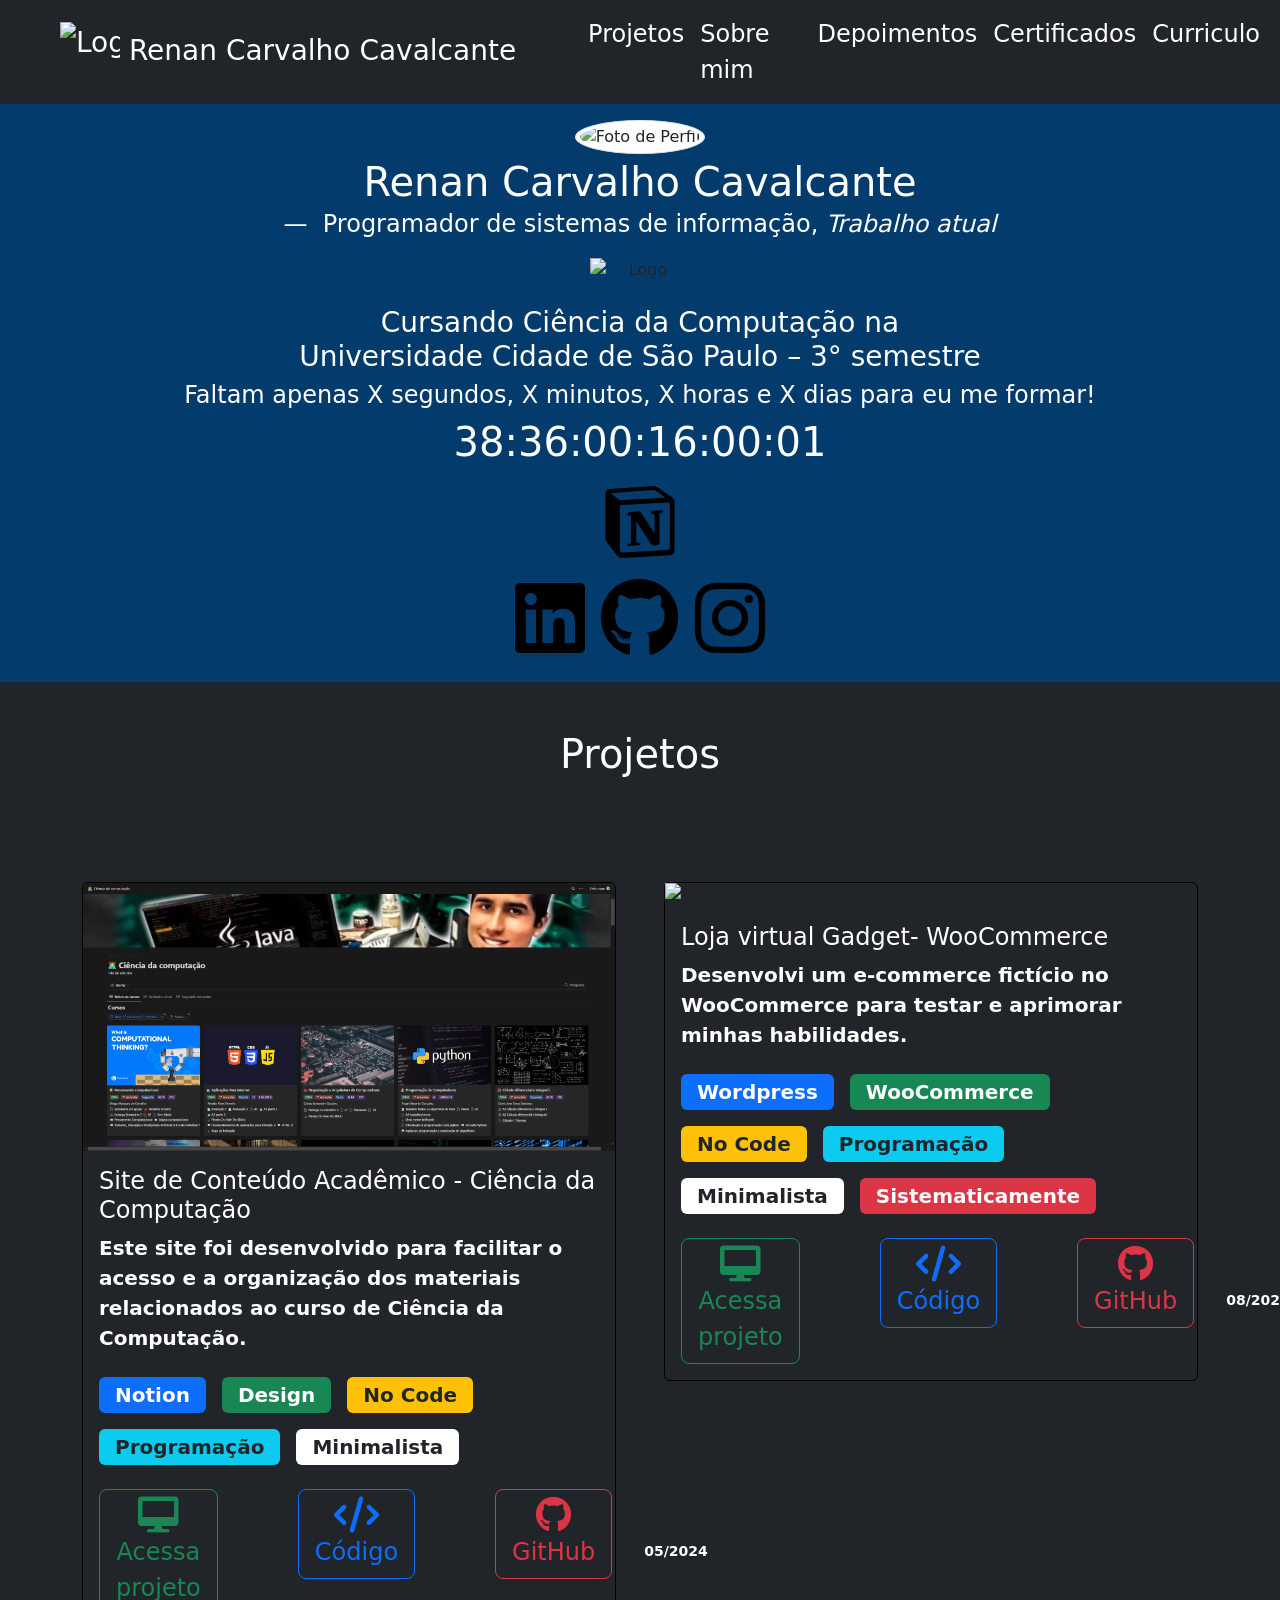
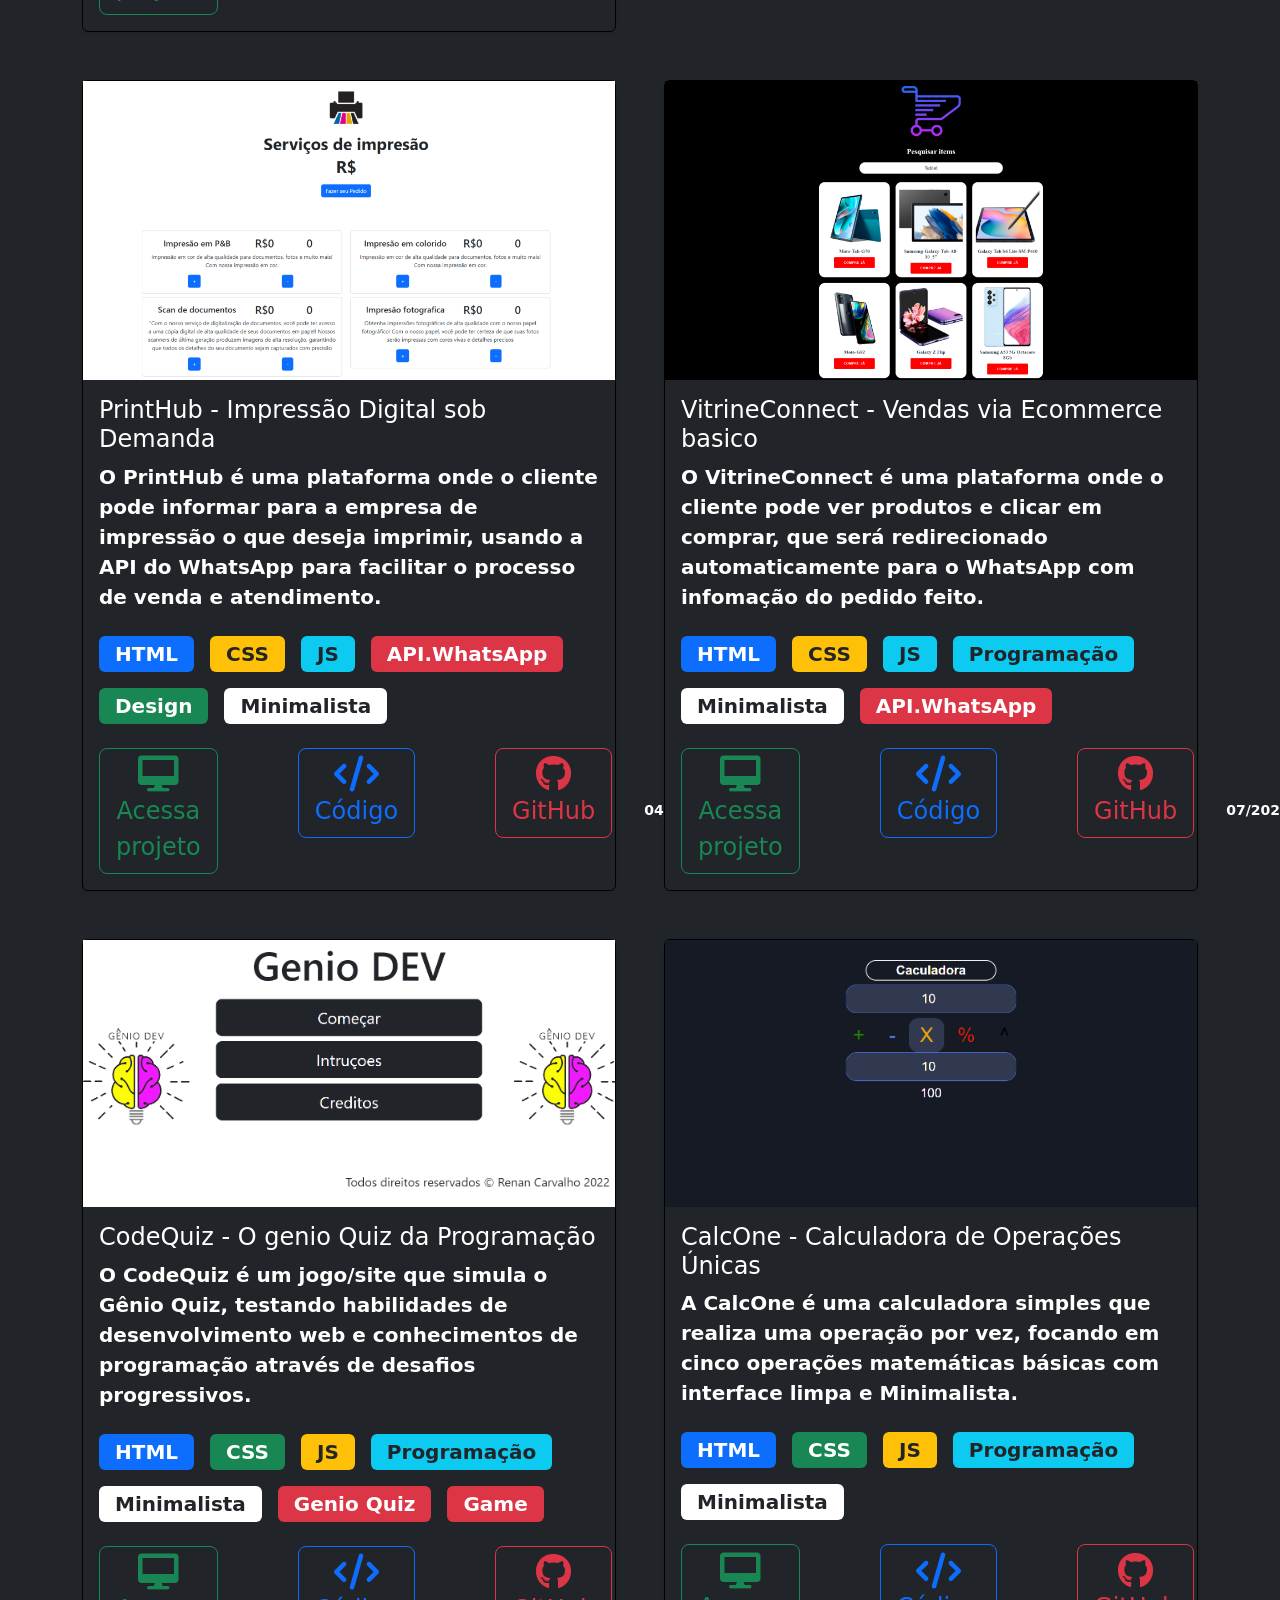
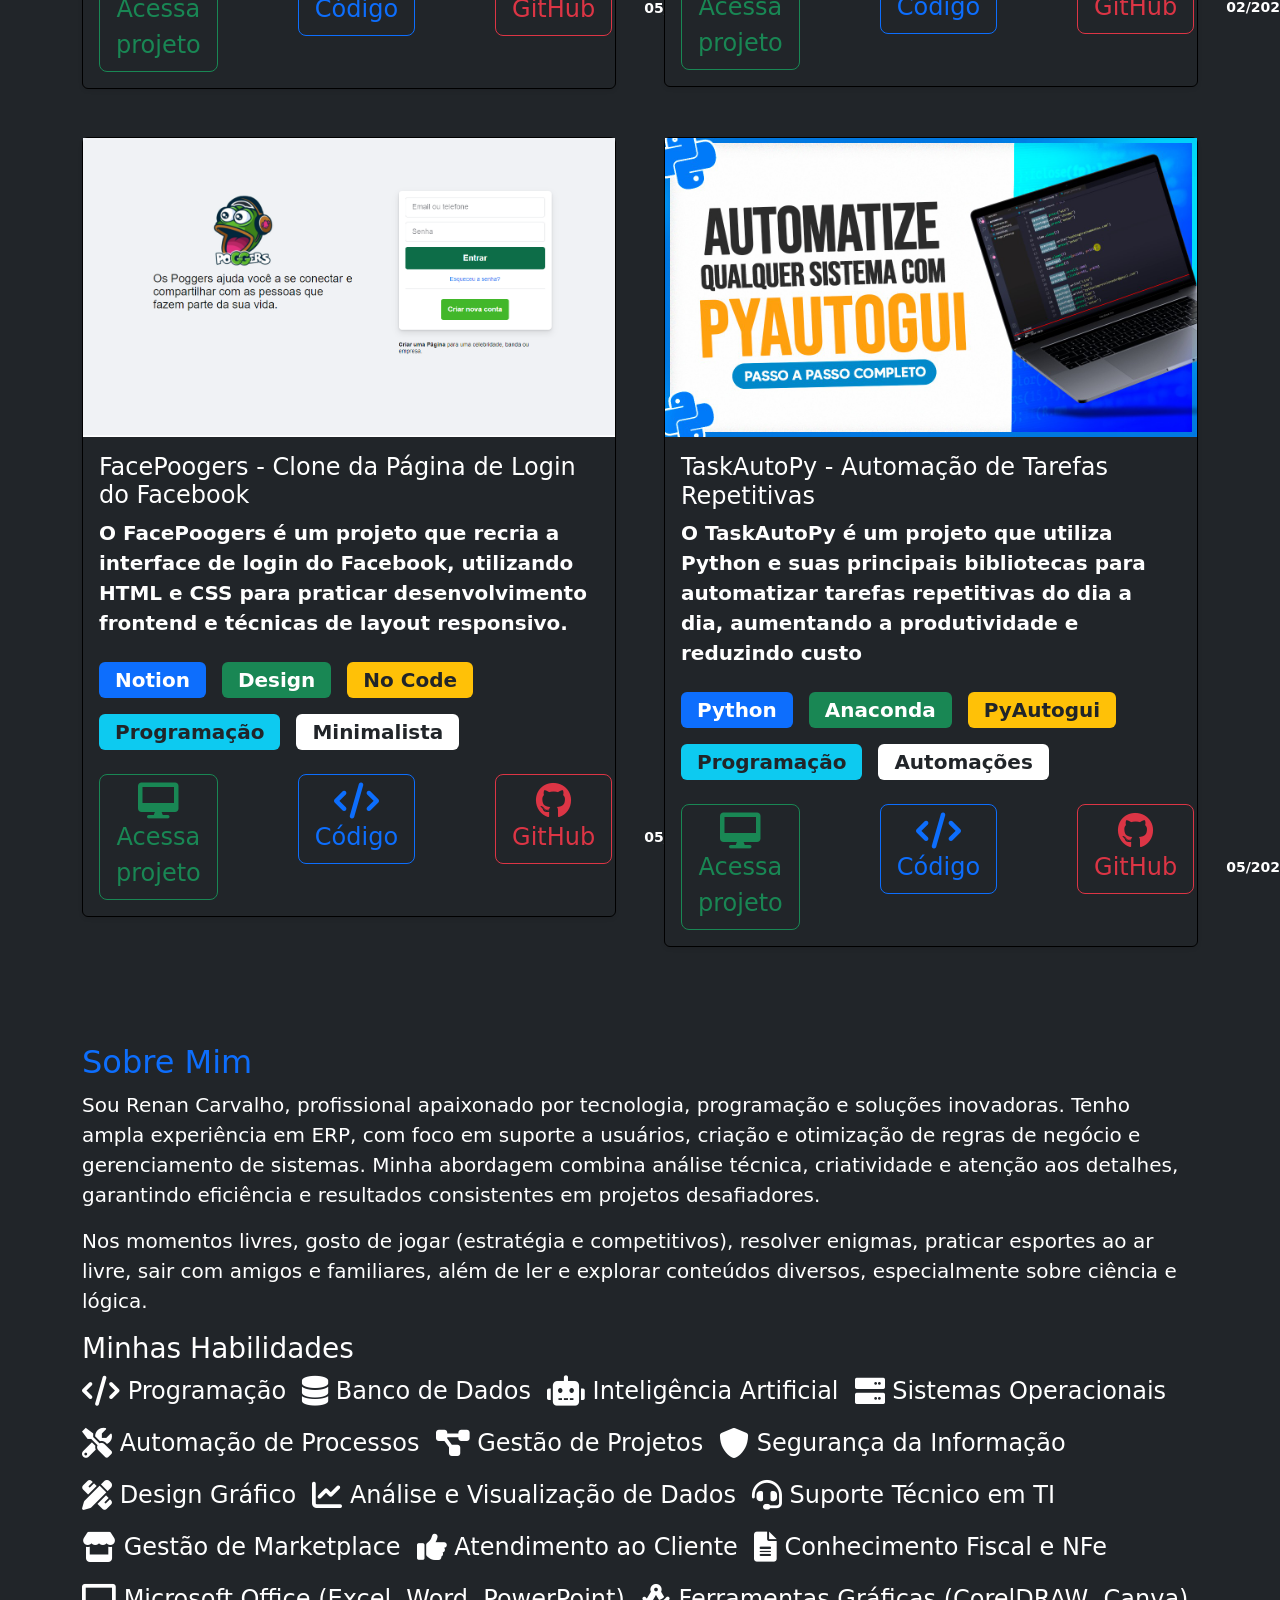
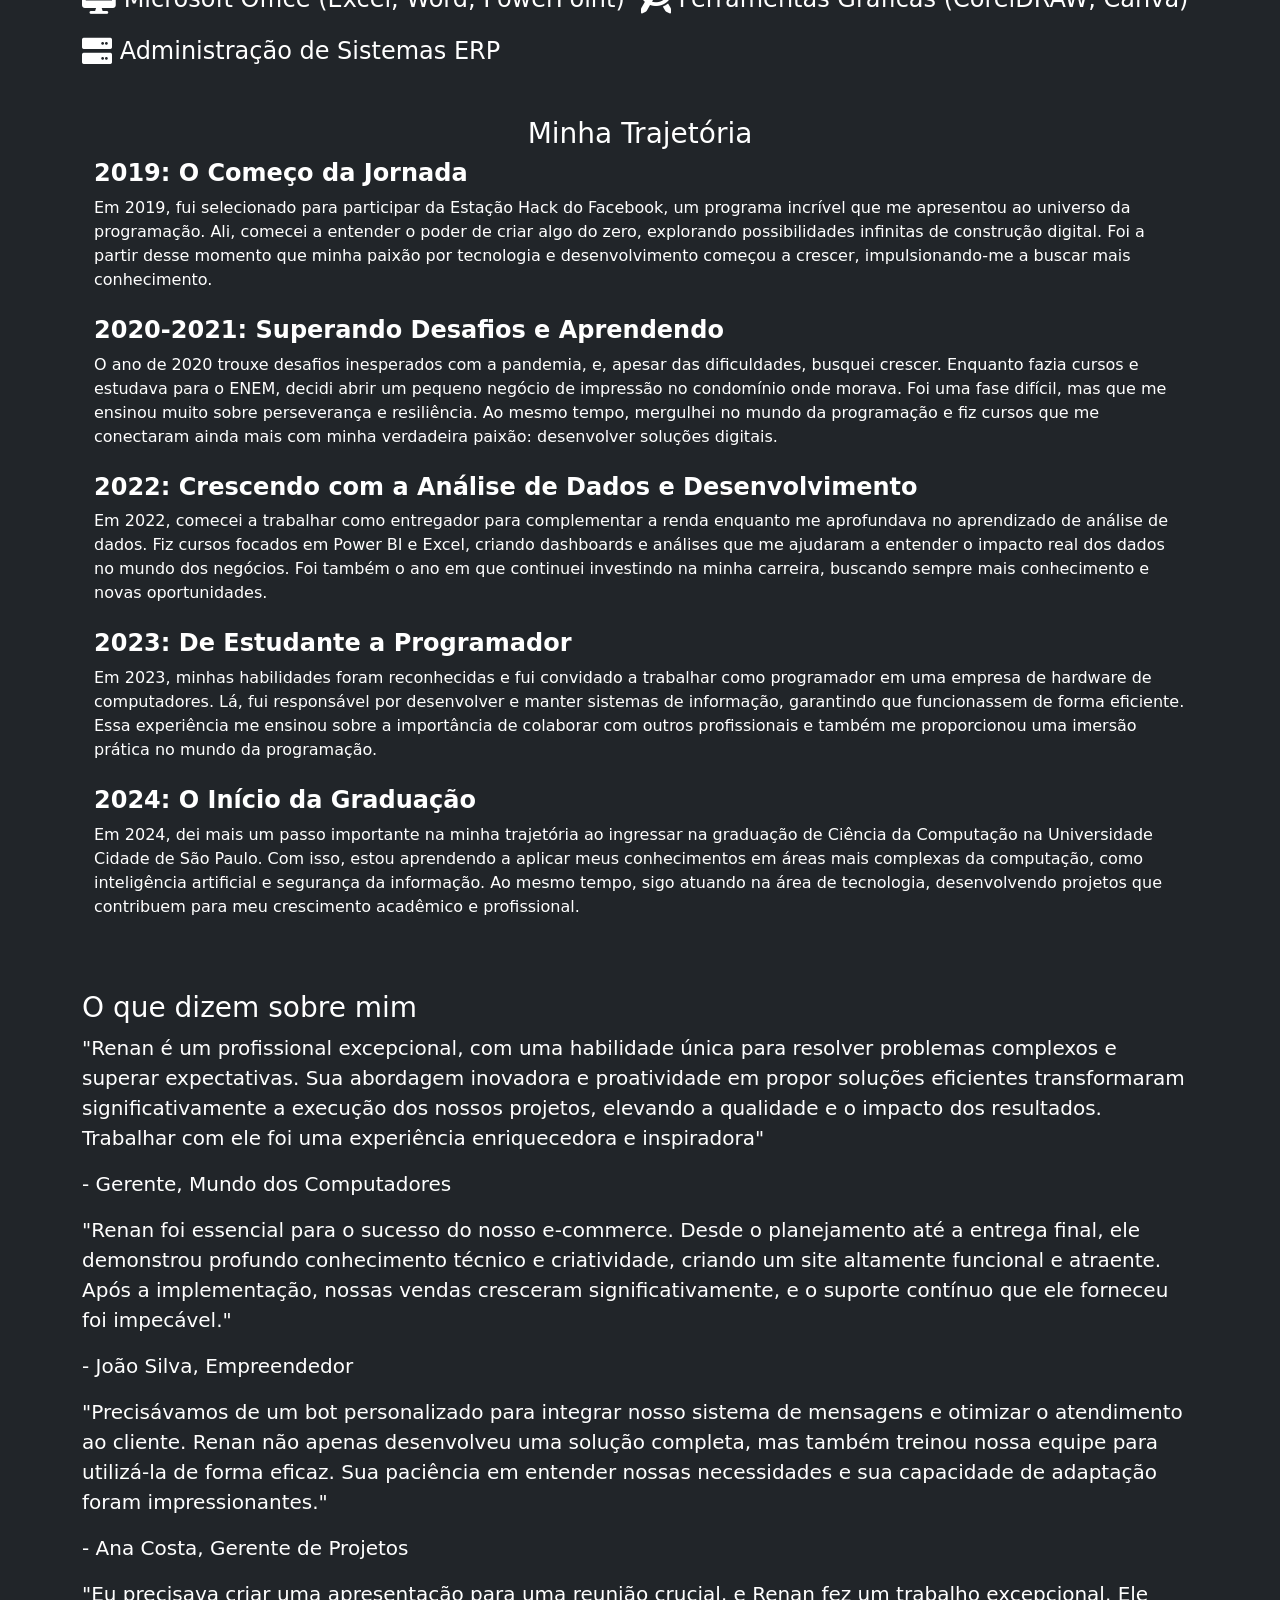
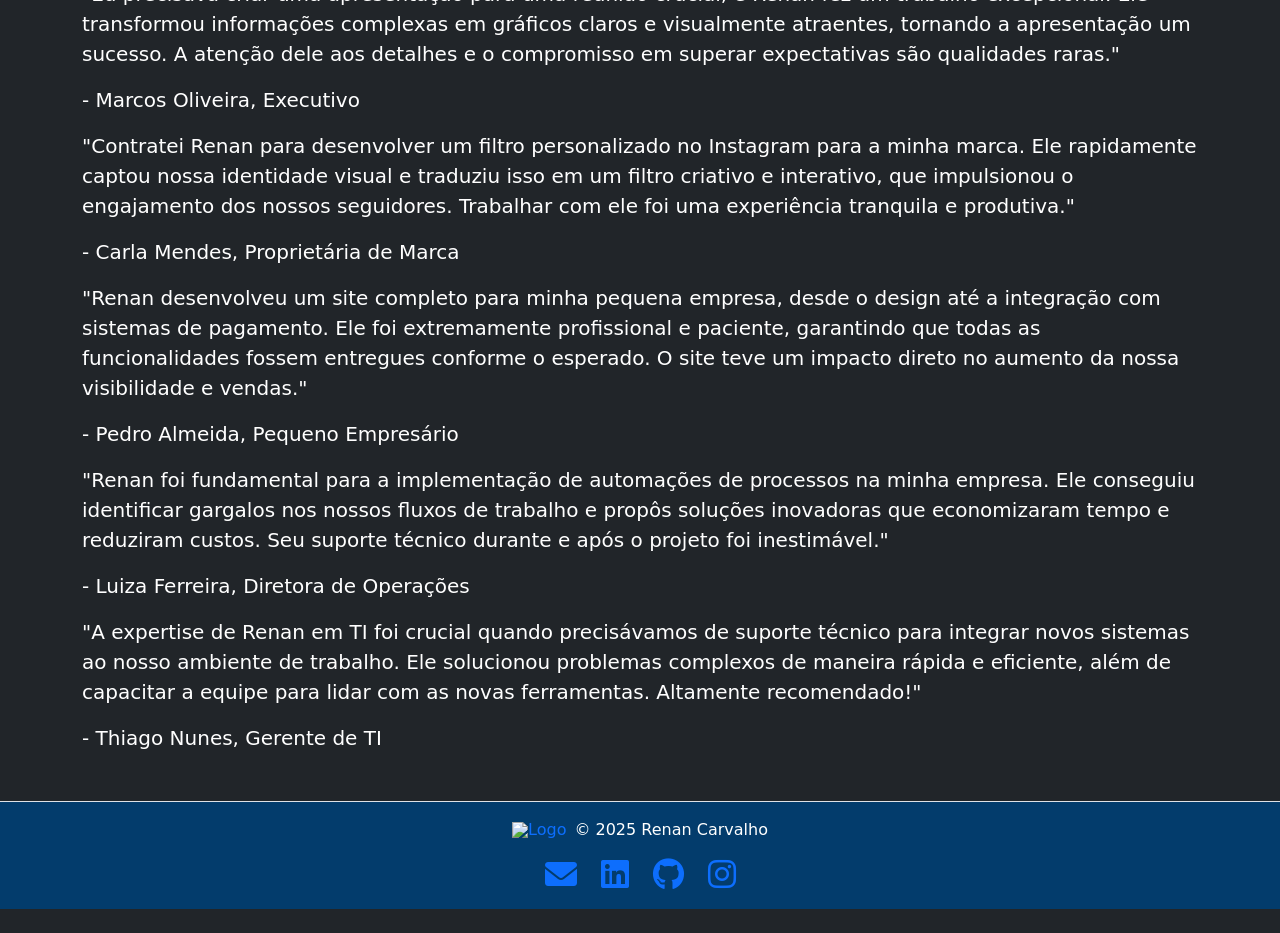
==== commit 71aa41a4: "feat: melhorar README com seções adicionais e ajustes de clareza" ====
--- a/index.html
+++ b/index.html
@@ -162,7 +162,7 @@
 				</div>
 				<div class="col">
 					<div class="card shadow-sm bg-dark border-black">
-						<img class="img-projeto" src="imgs/Projetos/Loja virtual Gadget.png" alt="Capa do projeto">
+						<img class="img-projeto" src="imgs/Projetos/TecnoStoreBR.png" alt="Capa do projeto">
 						<div class="card-body">
 							<h4 class="card-text text-white">Loja virtual Gadget- WooCommerce</h4>
 							<p class="card-text text-white fw-bold fs-5">
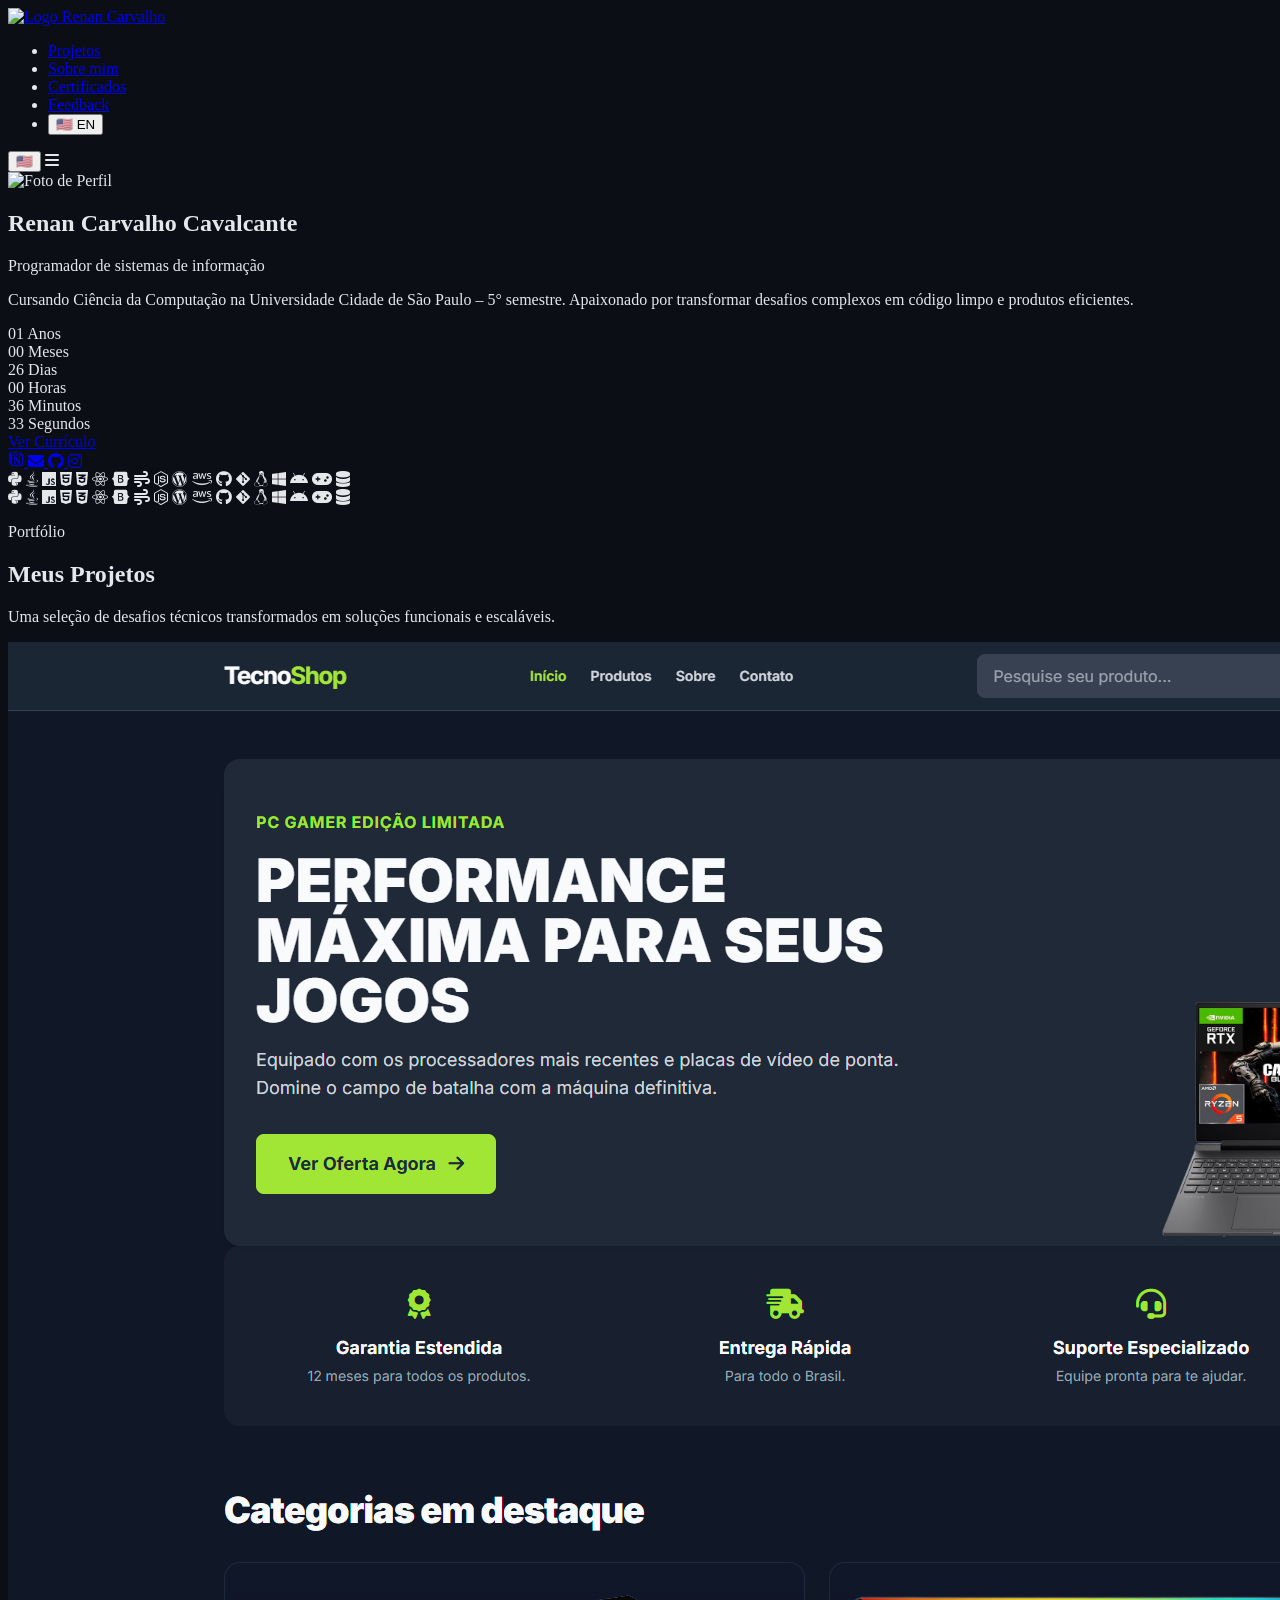
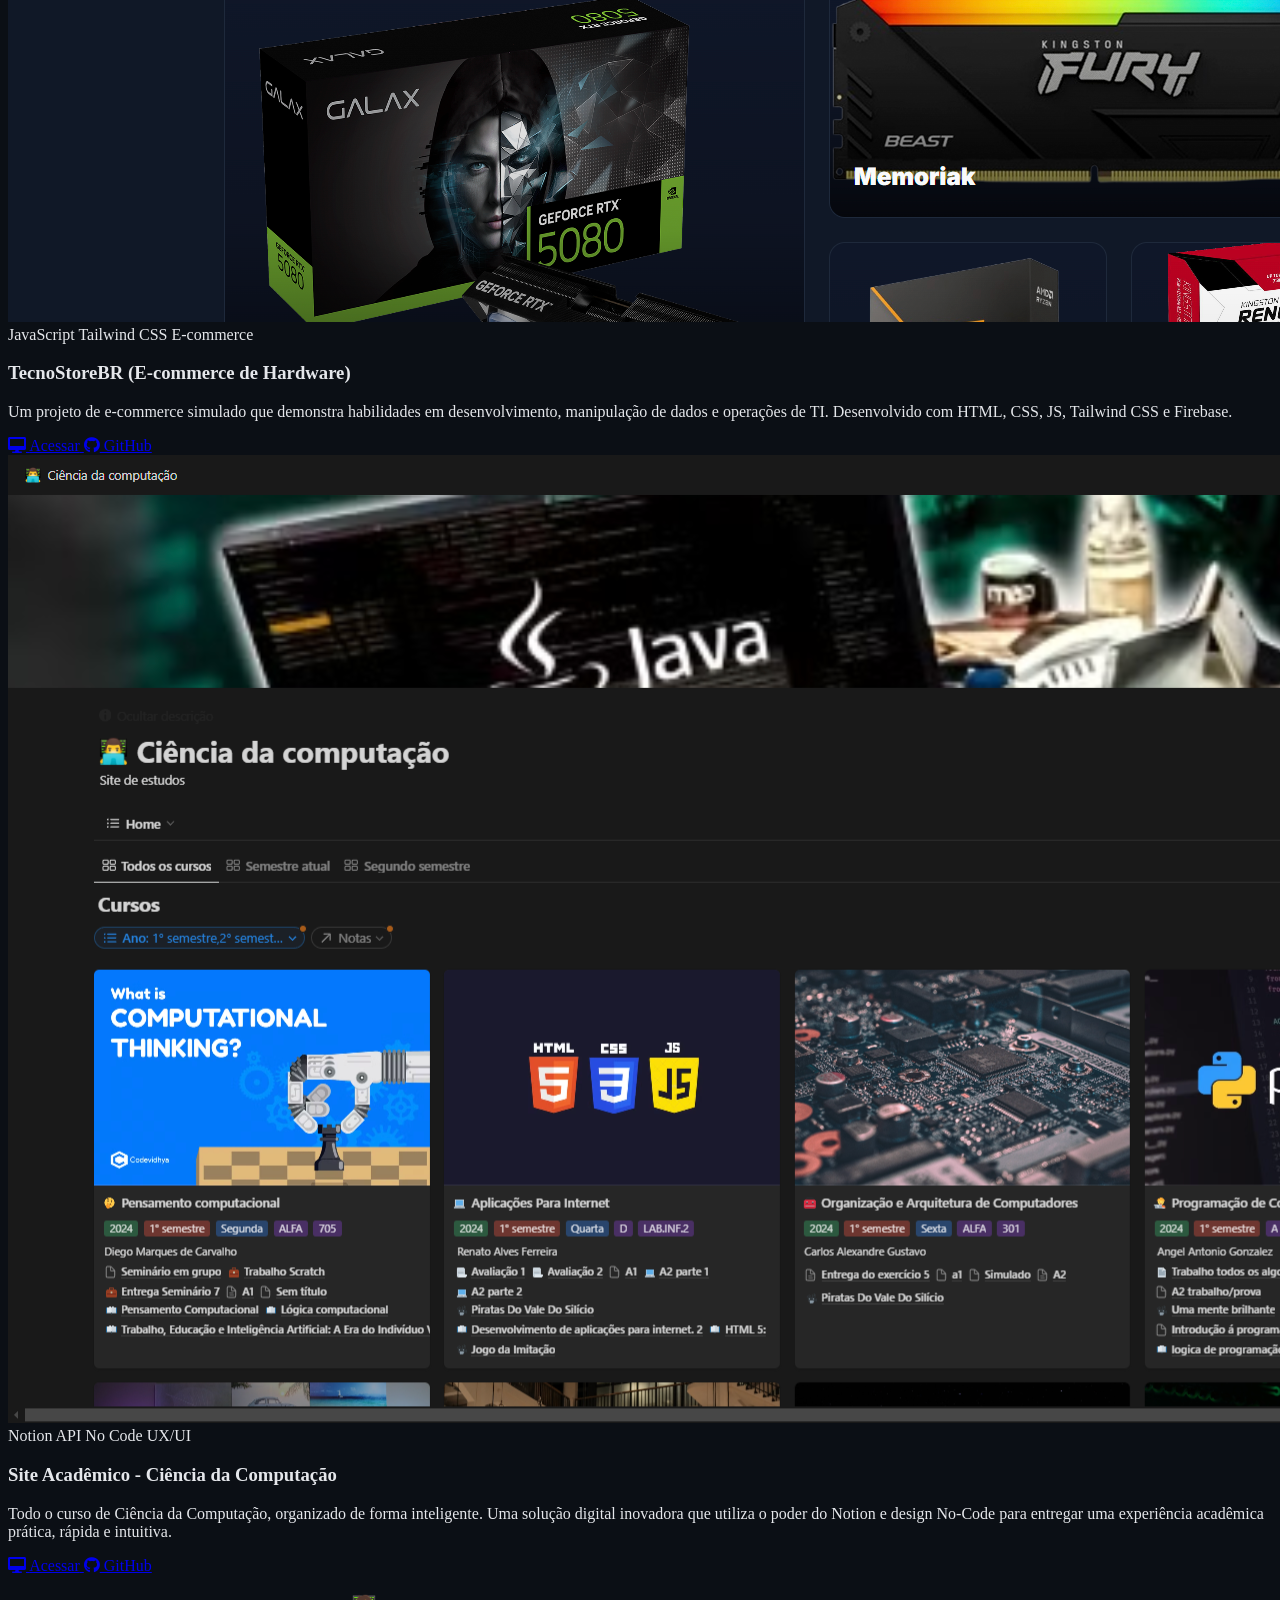
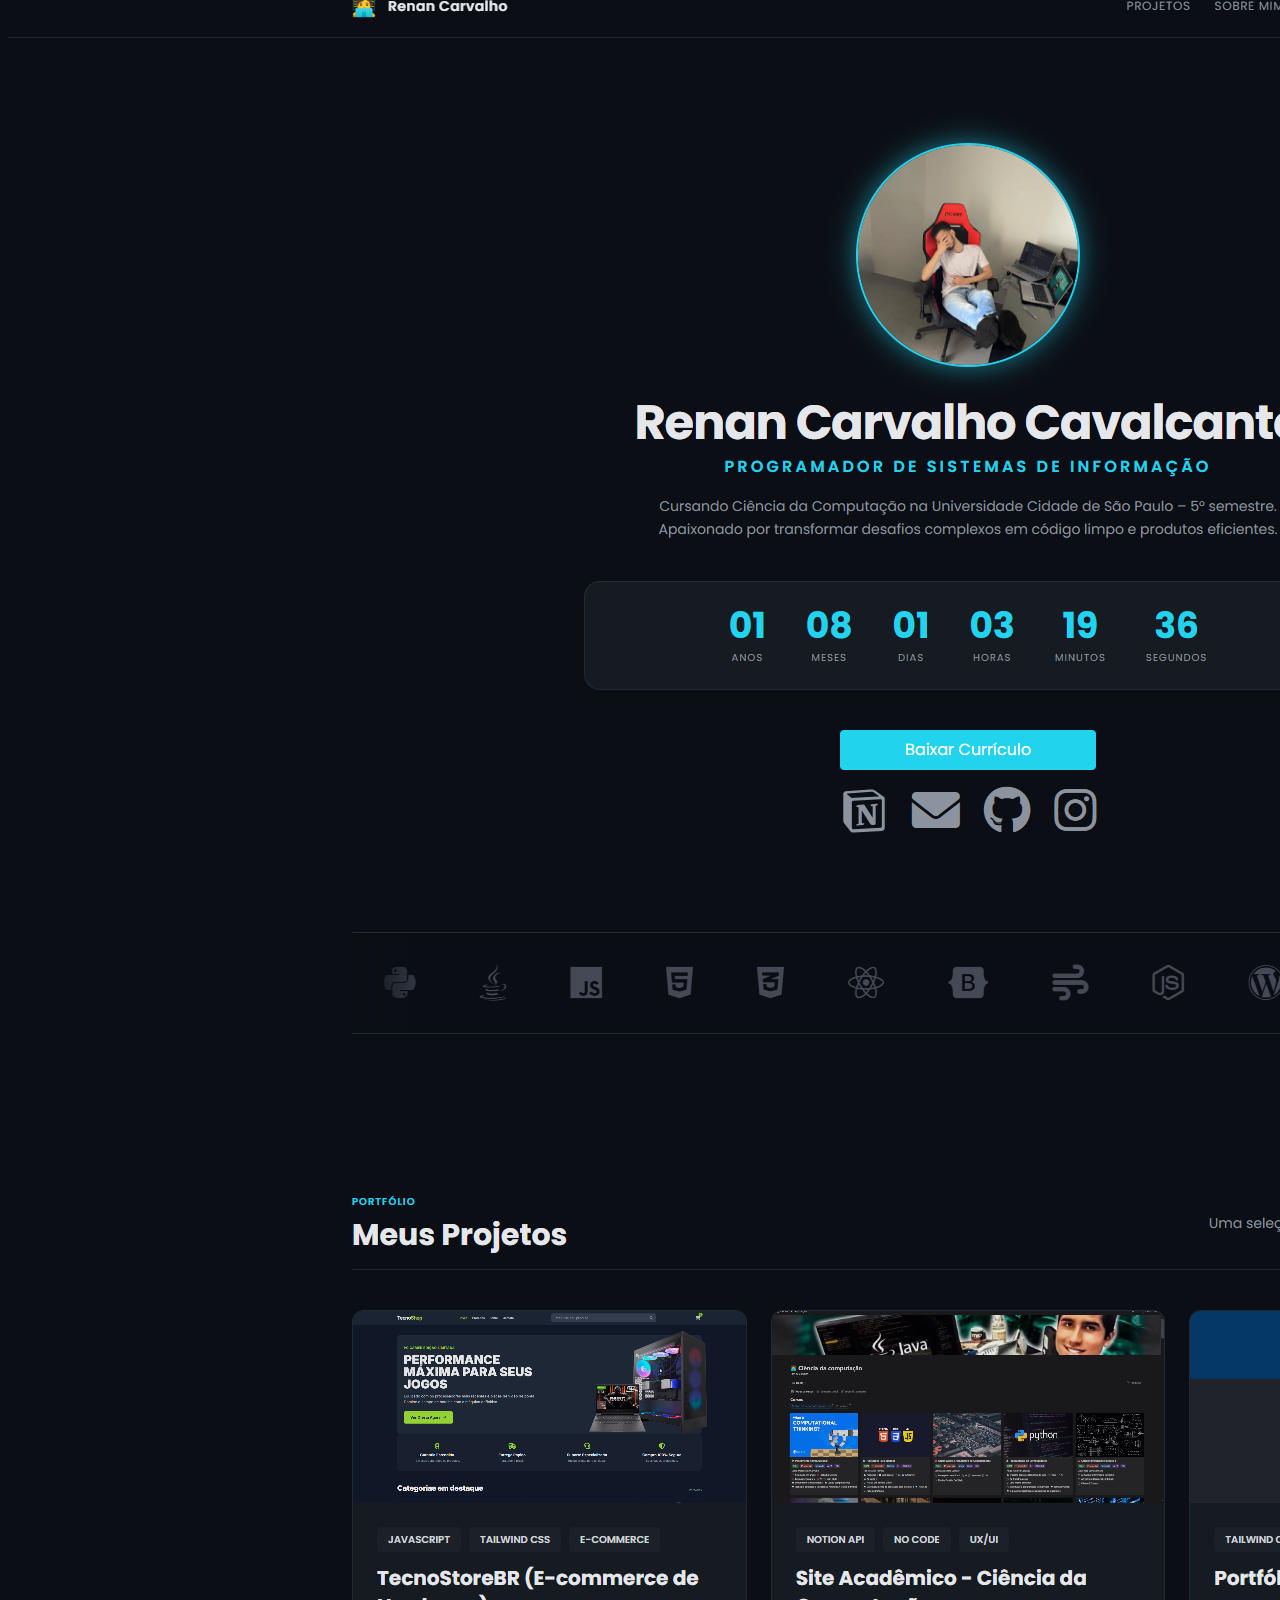
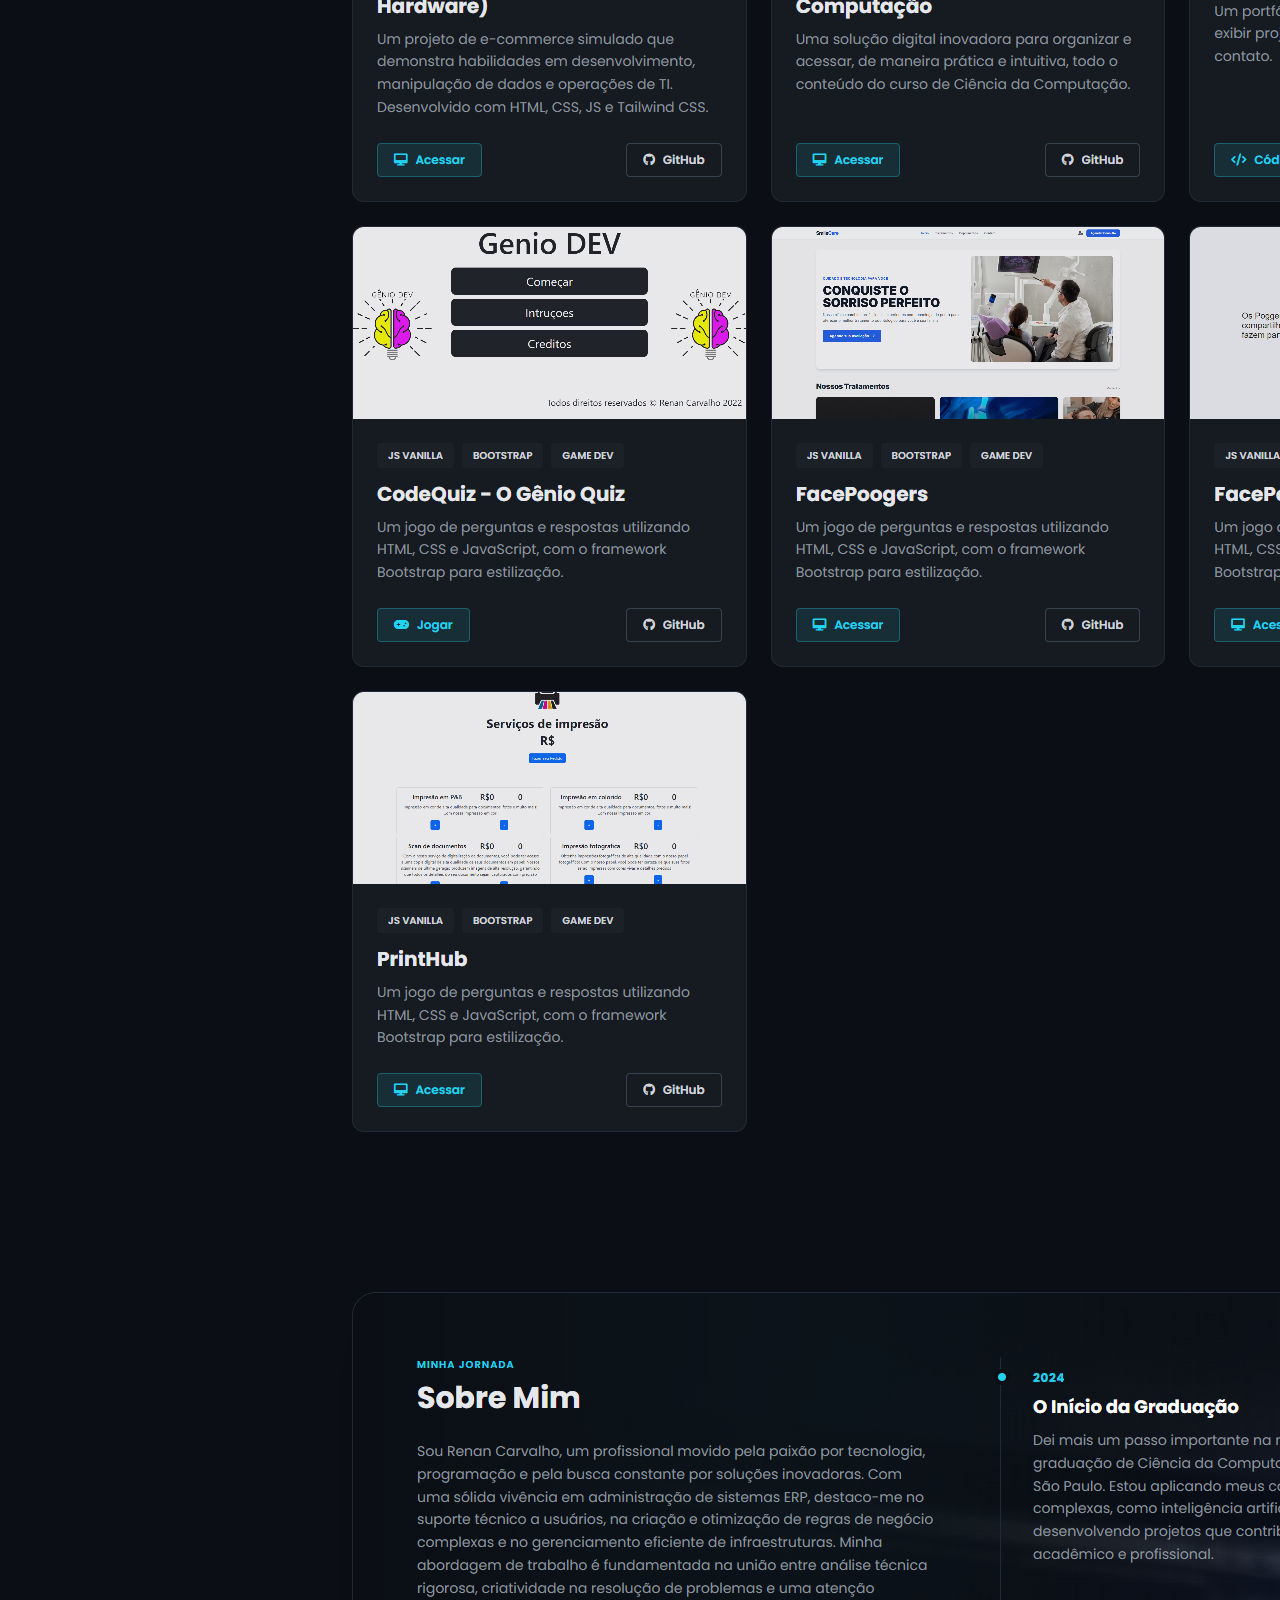
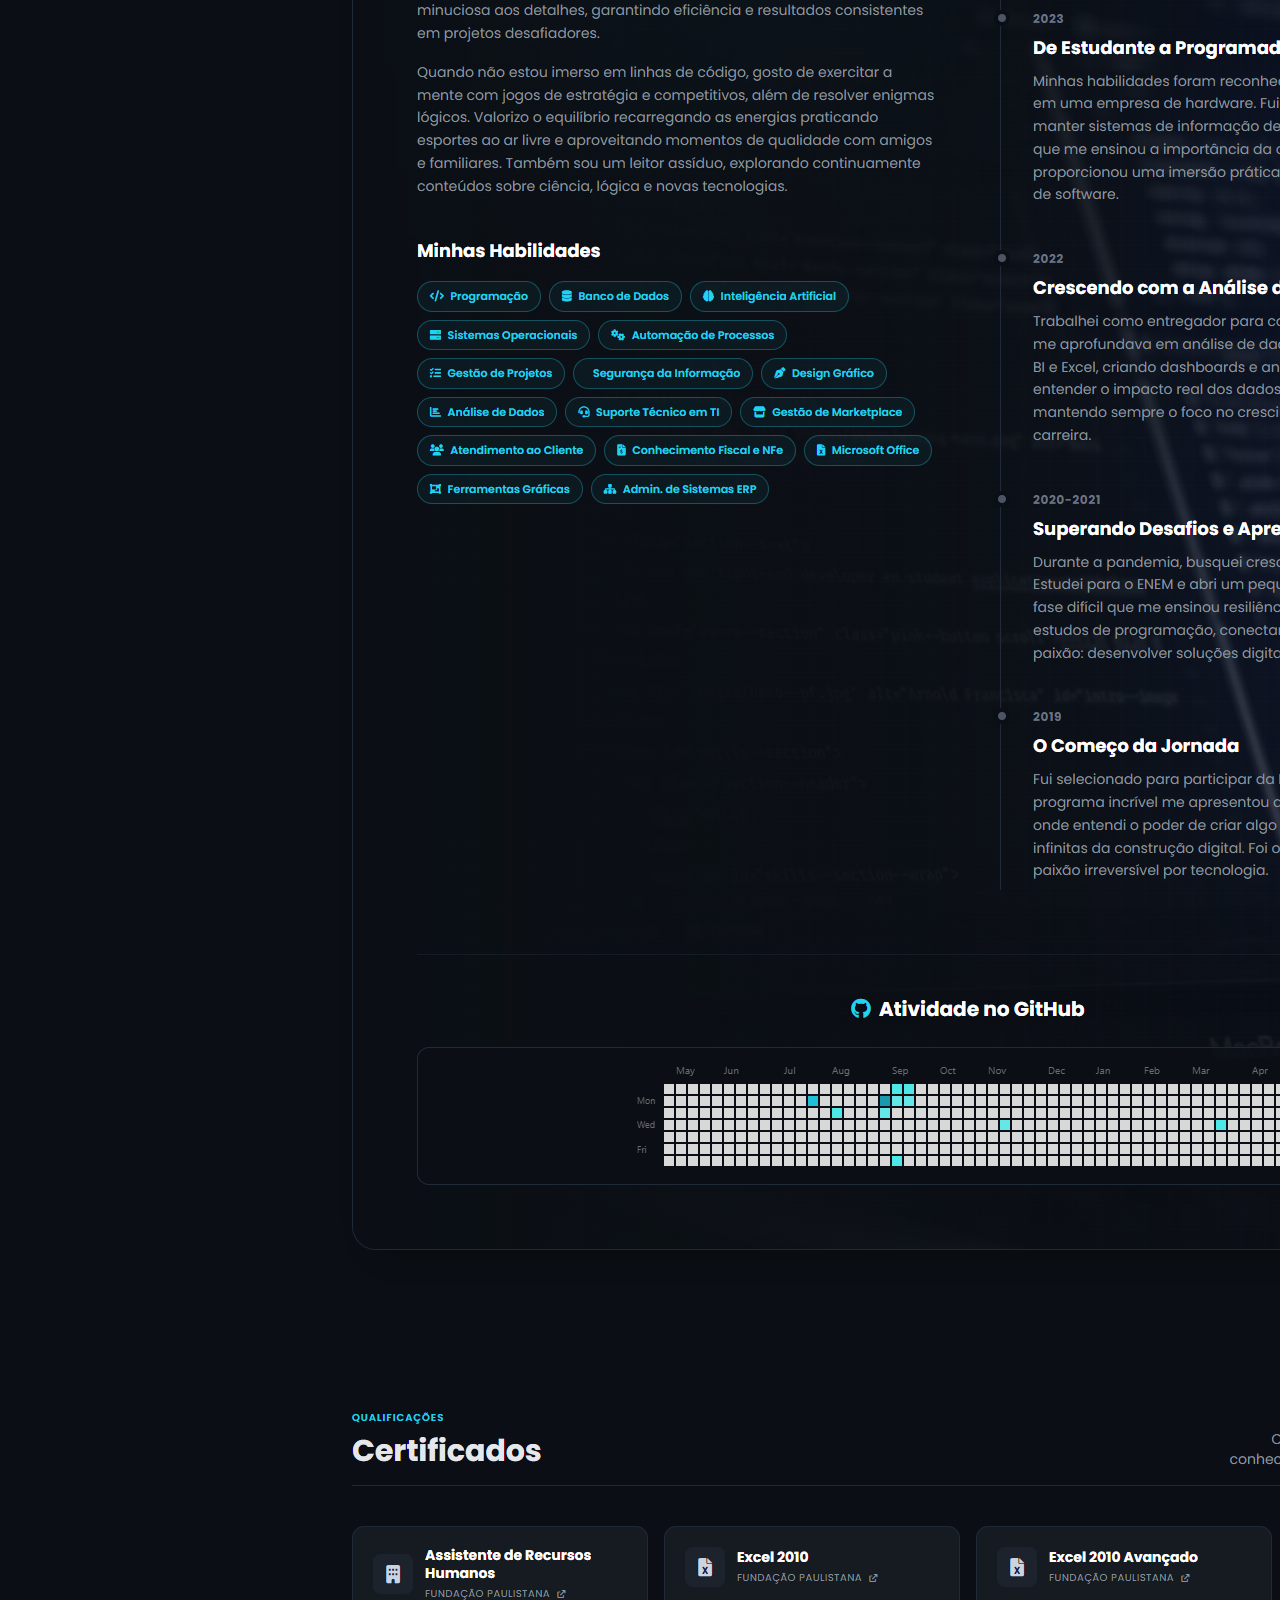
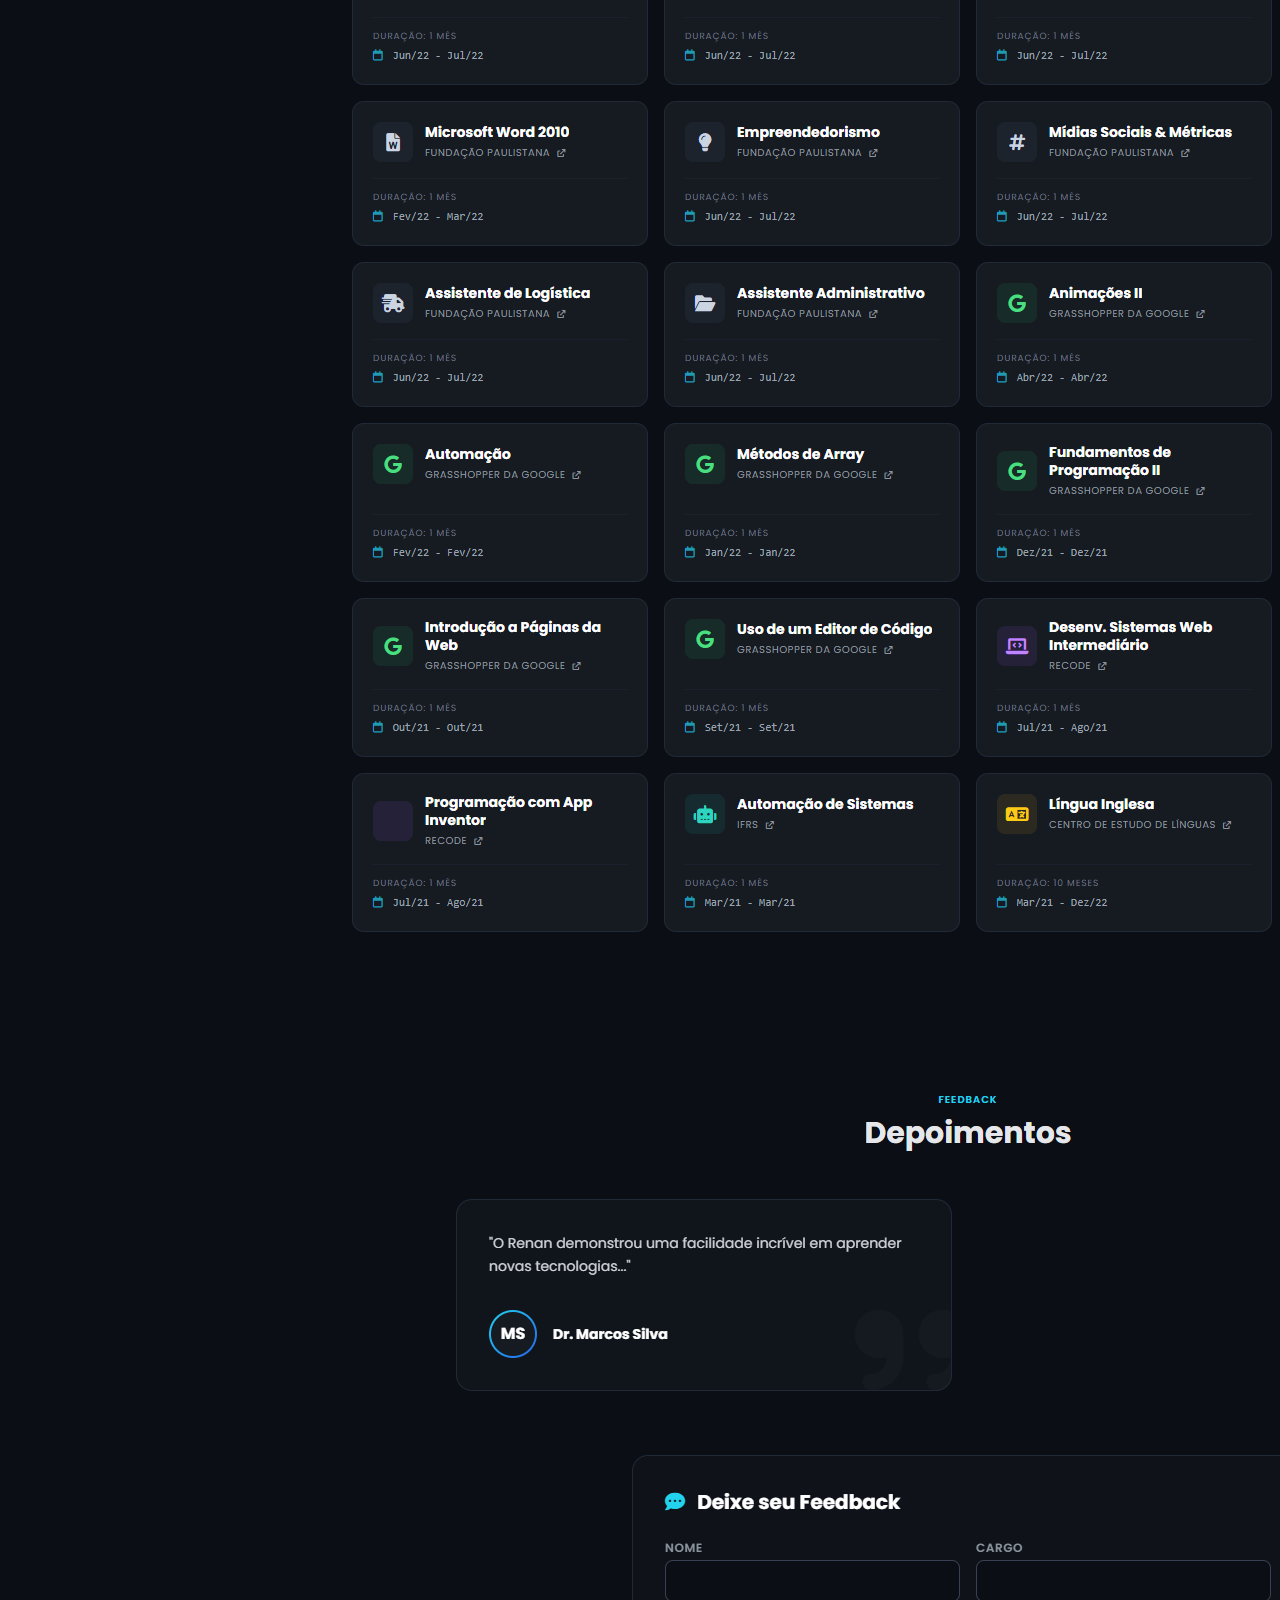
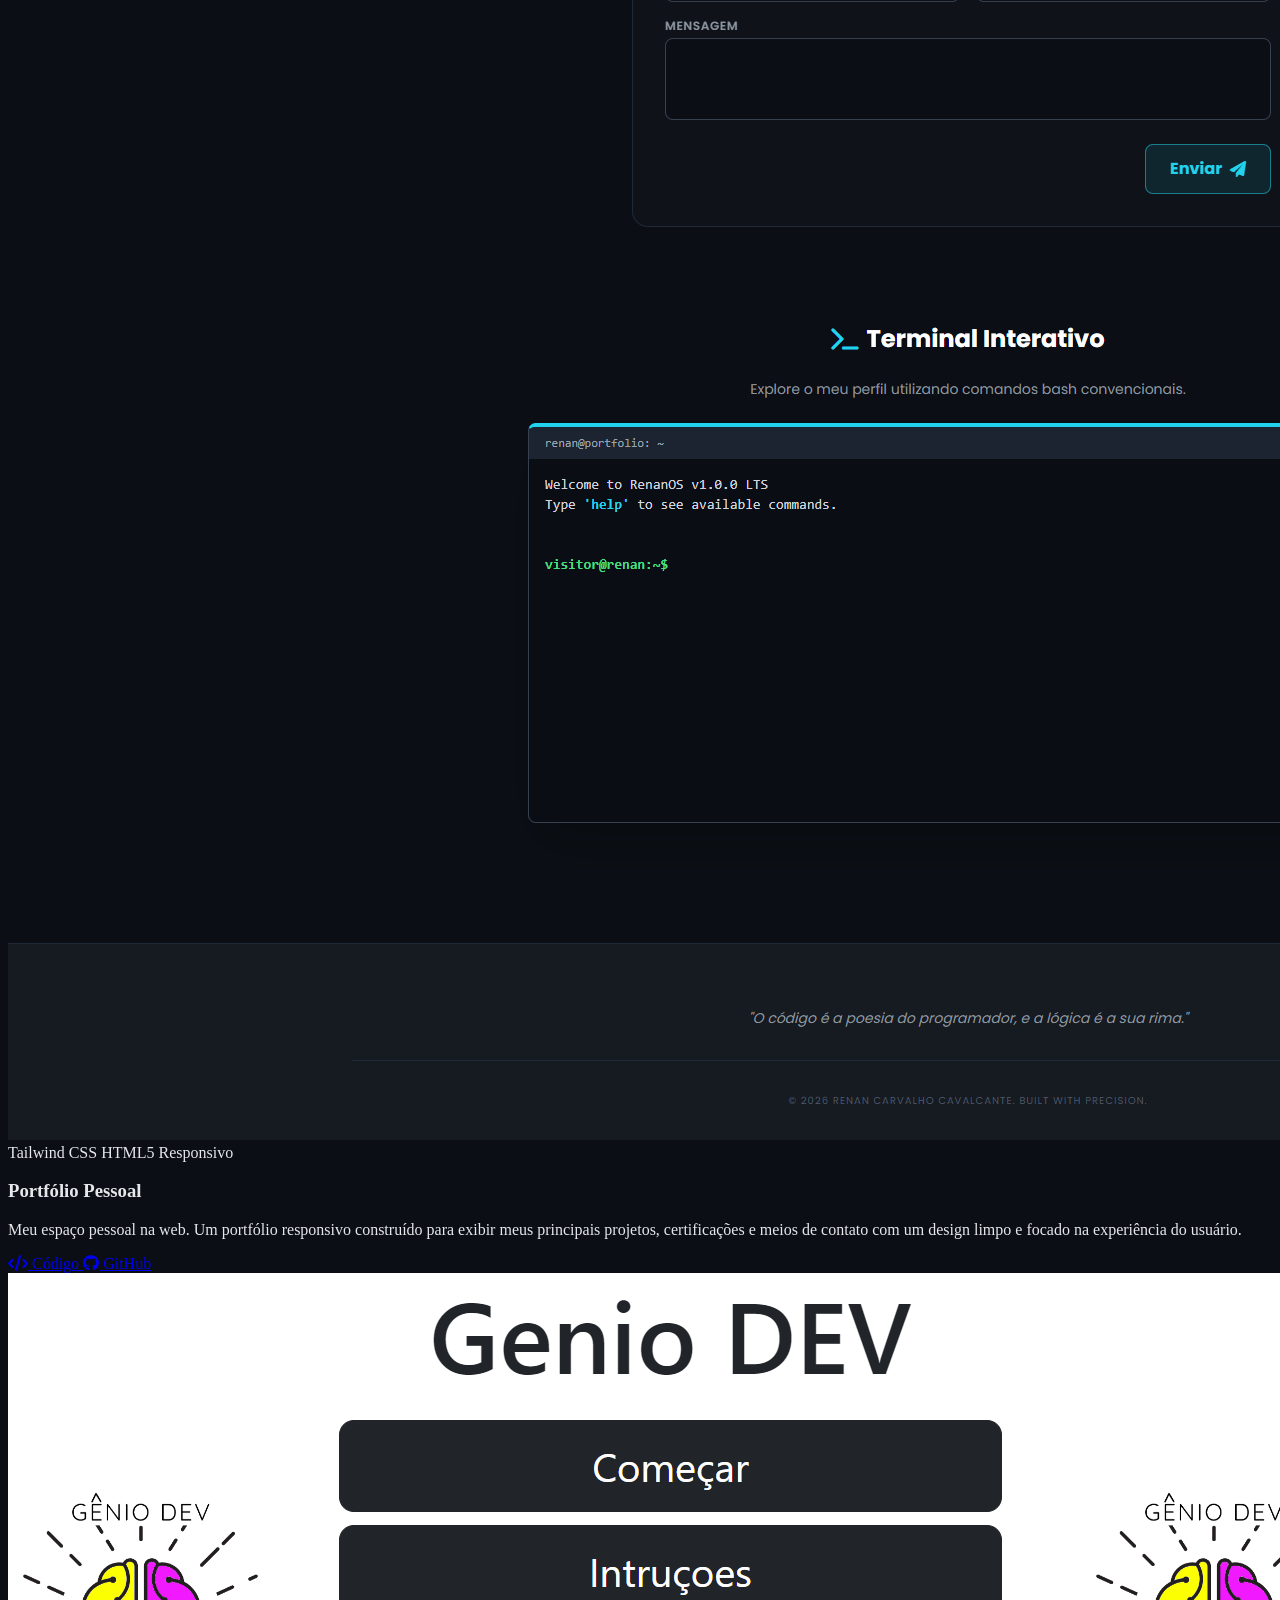
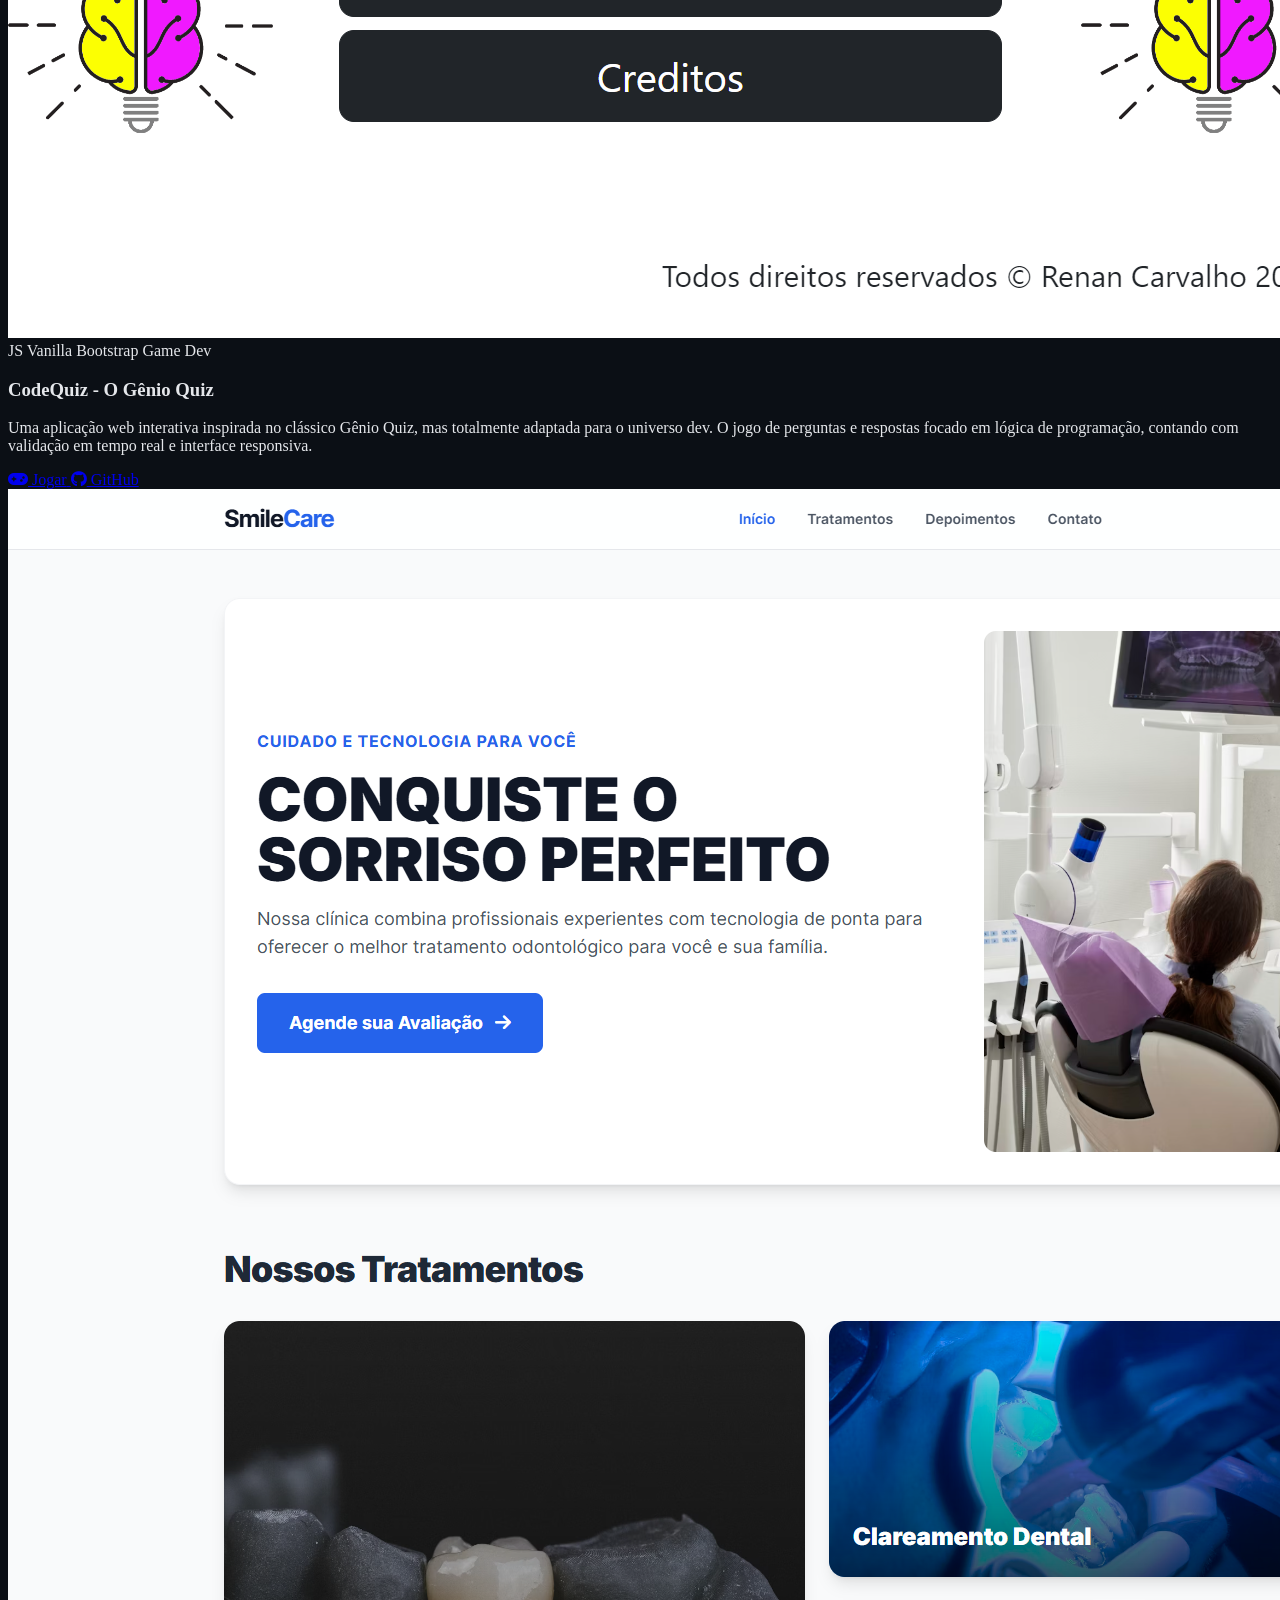
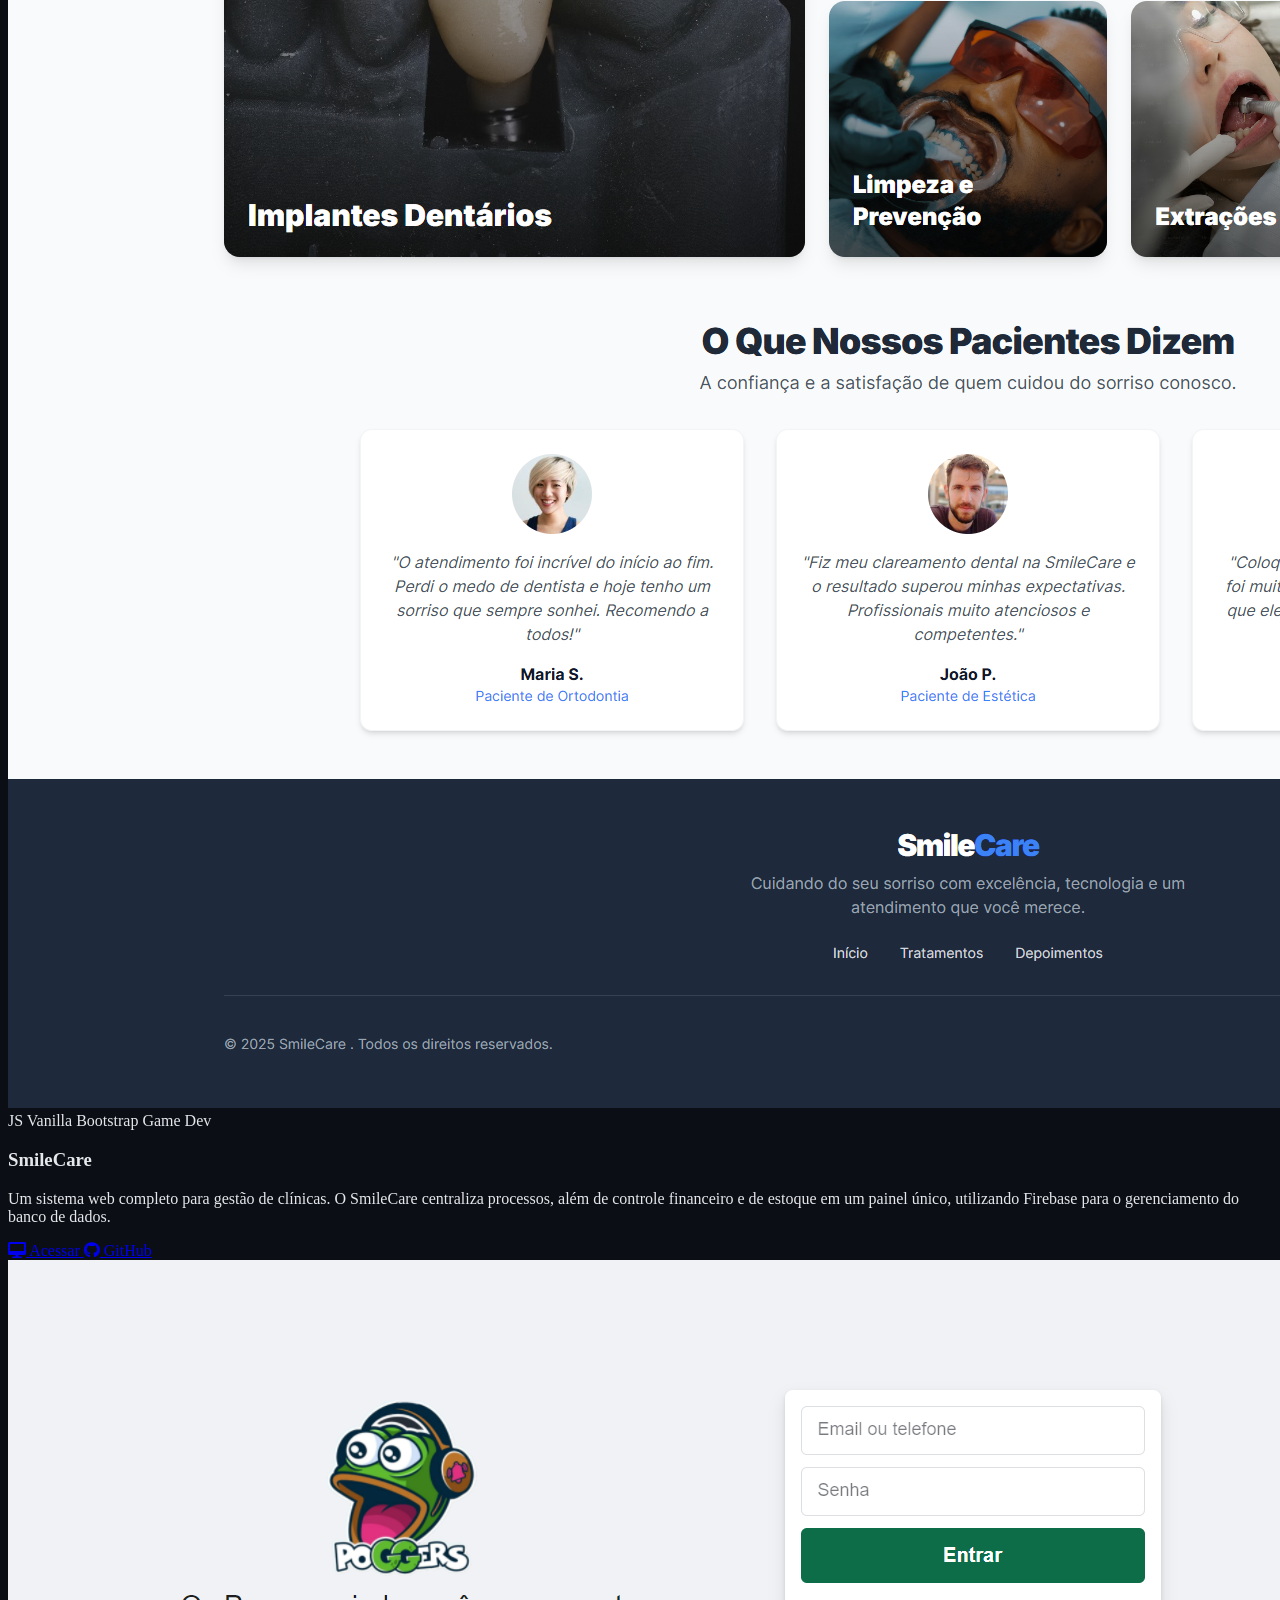
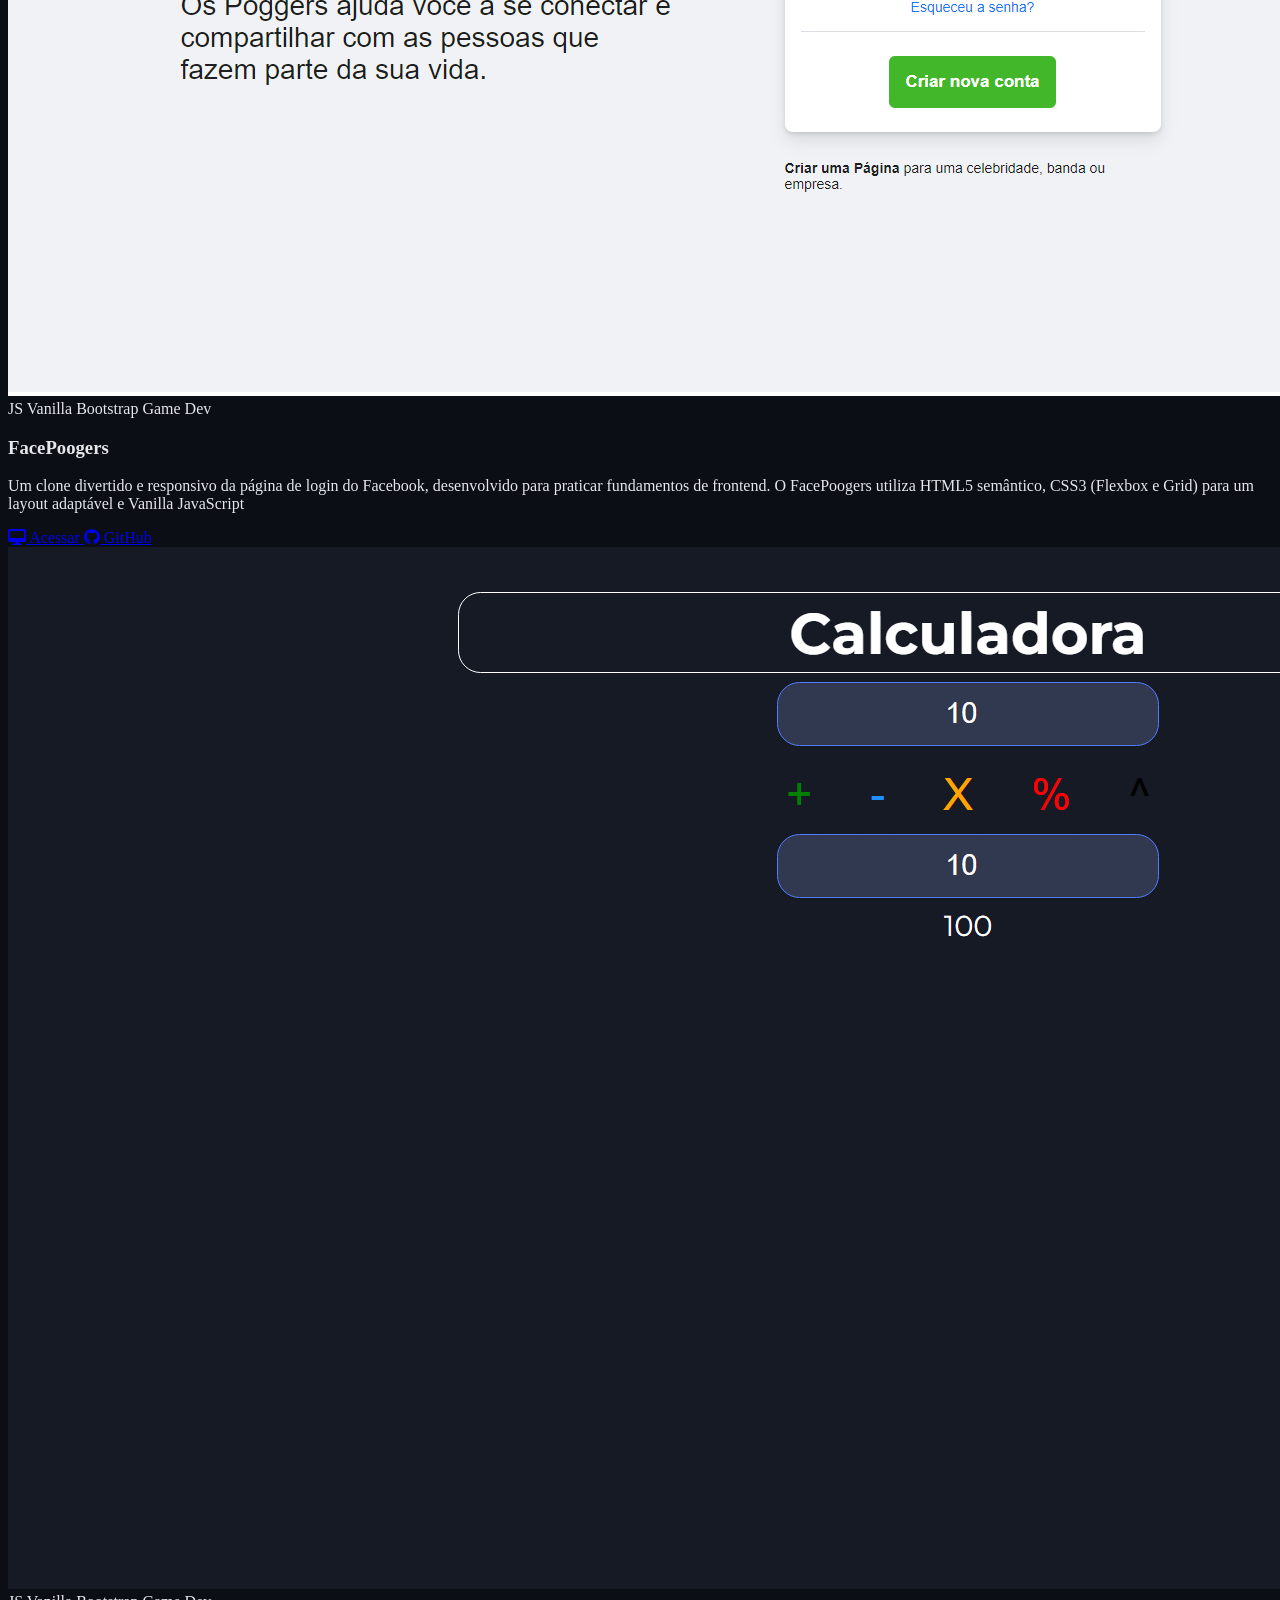
==== commit 9383829d: "git commit -m "refactor: novo layout, upload de imagens e ajuste no currículo" -m "- Limpeza de arqu" ====
--- a/index.html
+++ b/index.html
@@ -1,637 +1,1726 @@
-<!doctype html>
-<html lang="en">
-
-<head>
-	<meta charset="utf-8">
-	<meta name="viewport" content="width=device-width, initial-scale=1">
-	<title>Renan Carvalho Cavalcante</title>
-	<link rel="stylesheet" href="index.css">
-	<link href="https://cdn.jsdelivr.net/npm/bootstrap@5.3.3/dist/css/bootstrap.min.css" rel="stylesheet"
-		integrity="sha384-QWTKZyjpPEjISv5WaRU9OFeRpok6YctnYmDr5pNlyT2bRjXh0JMhjY6hW+ALEwIH" crossorigin="anonymous">
-	<link rel="stylesheet" href="https://cdnjs.cloudflare.com/ajax/libs/font-awesome/6.0.0-beta3/css/all.min.css">
-  <link href="https://fonts.googleapis.com/css2?family=Poppins:wght@300;400;700&display=swap" rel="stylesheet">
-  
-
-</head>
-
-<body class="bg-dark">
-	<nav class="navbar navbar-expand-lg   ">
-		<div class="container-fluid">
-			<!-- Logo e Nome -->
-			<a class="navbar-brand fs-3 text-white px-5" href="#">
-				<img src="https://emoji-cdn.mqrio.dev/🧑‍💻?style=google" alt="Logo" width="60" height="60"
-					class="d-inline-block align-text-middle">
-				Renan Carvalho Cavalcante
-			</a>
-			<!-- Botão para menu responsivo -->
-			<button class="navbar-toggler" type="button" data-bs-toggle="collapse" data-bs-target="#navbarNav"
-				aria-controls="navbarNav" aria-expanded="false" aria-label="Toggle navigation">
-				<span class="navbar-toggler-icon"></span>
-			</button>
-			<!-- Itens do menu -->
-			<div class="collapse navbar-collapse fs-4 justify-content-between" id="navbarNav">
-				<ul class="navbar-nav ms-auto">
-					<li class="nav-item">
-						<a class="nav-link text-white" href="#projetos">Projetos</a>
-					</li>
-					<li class="nav-item">
-						<a class="nav-link text-white" href="#sobre-mim">Sobre mim</a>
-					</li>
-					<li class="nav-item">
-						<a class="nav-link text-white" href="#depoimentos">Depoimentos</a>
-					</li>
-					<li class="nav-item">
-						<a class="nav-link text-white" href="Certificados.html">Certificados</a>
-					</li>
-					<li class="nav-item">
-						<a class="nav-link text-white" href="#curriculo">Curriculo</a>
-					</li>
-				</ul>
-			</div>
-		</div>
-	</nav>
-	<div class="BG-Grup">
-		<div class="container text-center py-3">
-			<!-- Foto de Perfil -->
-			<img class="img-thumbnail rounded-circle mb-1" src="https://avatars.githubusercontent.com/u/163667005?v=4"
-				alt="Foto de Perfil" width="300">
-
-			<!-- Nome e Profissão -->
-			<figure>
-				<blockquote class="blockquote text-white">
-					<h1 class="H1">Renan Carvalho Cavalcante</h1>
-				</blockquote>
-				<figcaption class="blockquote-footer fs-4 text-white">
-					Programador de sistemas de informação, <cite title="Source Title">Trabalho atual</cite>
-				</figcaption>
-			</figure>
-
-			<!-- Logo -->
-			<img src="https://emoji-cdn.mqrio.dev/🧑‍💻?style=google" alt="Logo" width="100"
-				class="d-inline-block align-text-middle mb-4">
-
-
-			<h3 class="text-white">Cursando Ciência da Computação na<br> Universidade Cidade de São Paulo – 3° semestre
-			</h3>
-			<p class="text-white h4">Faltam apenas X segundos, X minutos, X horas e X dias para eu me formar!</p>
-			<h1 class="text-white" id="timer">00:00:00:00:00:00</h1>
-			<div class="Redes-Social">
-				<div class="container text-center">
-					<!-- Linha superior -->
-					<div class="row justify-content-center ">
-						<div class="col-auto icones  p-2">
-							<a href="https://ciencia-da-computariaassinatura.notion.site/b7bf990f0be94291b9f6b01359a8e00a?v=6fdd751eb7624d248c2f8b26b52d6687"
-								target="_blank">
-								<svg id="icon" width="80" class="icones" viewBox="0 0 15 15" fill="none" xmlns="http://www.w3.org/2000/svg">
-									<path class="icones"
-										d="M3.25781 3.11684C3.67771 3.45796 3.83523 3.43193 4.62369 3.37933L12.0571 2.93299C12.2147 2.93299 12.0836 2.77571 12.0311 2.74957L10.7965 1.85711C10.56 1.67347 10.2448 1.46315 9.64083 1.51576L2.44308 2.04074C2.18059 2.06677 2.12815 2.19801 2.2327 2.30322L3.25781 3.11684ZM3.7041 4.84917V12.6704C3.7041 13.0907 3.91415 13.248 4.38693 13.222L12.5562 12.7493C13.0292 12.7233 13.0819 12.4341 13.0819 12.0927V4.32397C13.0819 3.98306 12.9508 3.79921 12.6612 3.82545L4.12422 4.32397C3.80918 4.35044 3.7041 4.50803 3.7041 4.84917ZM11.7688 5.26872C11.8212 5.50518 11.7688 5.74142 11.5319 5.76799L11.1383 5.84641V11.6205C10.7965 11.8042 10.4814 11.9092 10.2188 11.9092C9.79835 11.9092 9.69305 11.7779 9.37812 11.3844L6.80345 7.34249V11.2532L7.61816 11.437C7.61816 11.437 7.61816 11.9092 6.96086 11.9092L5.14879 12.0143C5.09615 11.9092 5.14879 11.647 5.33259 11.5944L5.80546 11.4634V6.29276L5.1489 6.24015C5.09625 6.00369 5.22739 5.66278 5.5954 5.63631L7.53935 5.50528L10.2188 9.5998V5.97765L9.53564 5.89924C9.4832 5.61018 9.69305 5.40028 9.95576 5.37425L11.7688 5.26872ZM1.83874 1.33212L9.32557 0.780787C10.245 0.701932 10.4815 0.754753 11.0594 1.17452L13.4492 2.85424C13.8436 3.14309 13.975 3.22173 13.975 3.53661V12.7493C13.975 13.3266 13.7647 13.6681 13.0293 13.7203L4.33492 14.2454C3.78291 14.2717 3.52019 14.193 3.23111 13.8253L1.47116 11.5419C1.1558 11.1216 1.02466 10.8071 1.02466 10.4392V2.25041C1.02466 1.77825 1.23504 1.38441 1.83874 1.33212Z"
-										fill="#000000" />
-								</svg>
-							</a>
-						</div>
-					</div>
-
-					<!-- Linha inferior -->
-					<div class="row justify-content-center">
-						<div class="col-auto  p-2 ">
-							<a href="mailto:renancarvalhoce6@gmail.com" target="_blank" aria-label="Enviar e-mail">
-								<i class="icones fa-brands fa-linkedin fa-5x "></i>
-							</a>
-						</div>
-						<div class="col-auto  p-2 ">
-							<a href="https://github.com/renanratinh0" target="_blank" aria-label="GitHub">
-								<i class="icones fab fa-github fa-5x k"></i>
-							</a>
-						</div>
-						<div class="col-auto  p-2  black">
-							<a href="https://www.instagram.com/renan.carvalho.c/" target="_blank" aria-label="Instagram">
-								<i class="icones fab fa-instagram fa-5x"></i>
-							</a>
-						</div>
-					</div>
-				</div>
-			</div>
-		</div>
-	</div>
-	<div>
-		<section id="projetos">
-	</div id="projetos" class="Projetos bg-dark">
-	<h1 class="text-center text-white py-5 bg-dark">Projetos</h1>
-	<div class="album py-5 bg-body-dark bg-dark">
-		<div class="container ">
-
-			<div class="row  row-cols-md-2 g-5">
-				<div class="col">
-					<div class="card shadow-sm bg-dark border-black">
-						<img class="img-projeto" src="imgs/Projetos/Site de Conteúdo Acadêmico - Ciência da Computação.png" alt="Capa do projeto">
-						<div class="card-body">
-							<h4 class="card-text text-white">Site de Conteúdo Acadêmico - Ciência da Computação</h4>
-							<p class="card-text text-white fw-bold fs-5">
-								Este site foi desenvolvido para facilitar o acesso e a organização dos materiais relacionados ao curso
-								de Ciência da Computação.
-							</p>
-							<div class="d-flex flex-wrap gap-3 mt-4 mb-4">
-								<span class="badge bg-primary fs-5 px-3 py-2">Notion</span>
-								<span class="badge bg-success fs-5 px-3 py-2">Design</span>
-								<span class="badge bg-warning text-dark fs-5 px-3 py-2">No Code</span>
-								<span class="badge bg-info text-dark fs-5 px-3 py-2">Programação</span>
-								<span class="badge bg-white fs-5 px-3 py-2 text-dark">Minimalista</span>
-							</div>
-
-							<div class="d-flex justify-content-between align-items-center">
-								<!-- Botões Centralizados -->
-								<div class="btn-group d-flex justify-content-center gap-10">
-
-									<a href="https://ciencia-da-computariaassinatura.notion.site/b7bf990f0be94291b9f6b01359a8e00a?v=6fdd751eb7624d248c2f8b26b52d6687"><button type="button" class="btn btn-lg btn-outline-success fs-4"><i
-											class="fa-solid fa-desktop fa-xl	"></i> Acessa projeto</button>
-
-									<a href="https://carbon.now.sh/?bg=rgba%28226%2C74%2C77%2C1%29&t=dracula-pro&wt=none&l=auto&width=680&ds=false&dsyoff=20px&dsblur=68px&wc=true&wa=true&pv=56px&ph=56px&ln=false&fl=1&fm=Fira+Code&fs=14px&lh=152%25&si=false&es=2x&wm=false&code=%2520function%2520Eror%2520404%2520esse%2520projeto%2520N%25C3%25A3o%2520possui%2520um%2520c%25C3%25B3digo%2520em%2520carbon%2520%28%29%2520%257B%250A%2520%2520const%2520projectStatus%2520%253D%2520false%253B%2520%2520%252F%252F%2520Simulando%2520que%2520n%25C3%25A3o%2520h%25C3%25A1%2520c%25C3%25B3digo%2520dispon%25C3%25ADvel%250A%2520%257D%250Aclass%2520CodeHunt%2520%257B%250A%2520%2520constructor%28%29%2520%257B%250A%2520%2520%2520%2520this.status%2520%253D%2520%2522Nenhum%2520c%25C3%25B3digo%2520encontrado%2522%253B%250A%2520%2520%2520%2520this.attempts%2520%253D%25200%253B%250A%2520%2520%257D%250A%250A%2520%2520%252F%252F%2520Simula%2520uma%2520busca%2520intermin%25C3%25A1vel%2520por%2520um%2520c%25C3%25B3digo%2520ausente%250A%2520%2520searchForCode%28%29%2520%257B%250A%2520%2520%2520%2520console.log%28%2522%25F0%259F%2594%258D%2520Buscando%2520c%25C3%25B3digo...%2522%29%253B%250A%2520%2520%2520%2520this.attempts%252B%252B%253B%250A%2520%2520%2520%2520%250A%2520%2520%2520%2520if%2520%28this.attempts%2520%253C%25203%29%2520%257B%250A%2520%2520%2520%2520%2520%2520console.log%28%2560Tentativa%2520%2523%2524%257Bthis.attempts%257D%253A%2520Nada%2520ainda...%2560%29%253B%250A%2520%2520%2520%2520%257D%2520else%2520%257B%250A%2520%2520%2520%2520%2520%2520this.trigger404Error%28%29%253B%250A%2520%2520%2520%2520%257D%250A%2520%2520%257D%250A%250A%2520%2520%252F%252F%2520Exibe%2520mensagens%2520de%2520erro%2520%250A%2520%2520trigger404Error%28%29%2520%257B%250A%2520%2520%2520%2520console.log%28%2522%25E2%259D%258C%2520ERRO%2520404%253A%2520C%25C3%25B3digo%2520n%25C3%25A3o%2520encontrado.%2522%29%253B%250A%2520%2520%2520%2520console.log%28%2522%25F0%259F%25A4%2594%2520Dica%253A%2520Talvez%2520o%2520c%25C3%25B3digo%2520esteja%2520em%2520um%2520universo%2520paralelo...%2522%29%253B%250A%2520%2520%257D%250A%250A%2520%2520%252F%252F%2520Fun%25C3%25A7%25C3%25A3o%2520que%2520inicia%2520a%2520busca%250A%2520%2520startSearch%28%29%2520%257B%250A%2520%2520%2520%2520setInterval%28%28%29%2520%253D%253E%2520this.searchForCode%28%29%252C%25202000%29%253B%250A%2520%2520%250A%257D%250A%250A"><button type="button" class="btn btn-lg btn-outline-primary fs-4"><i
-											class="fa-solid fa-code fa-xl	"></i> Código</button>
-
-									<a href="https://github.com/renanratinh0"><button type="button" class="btn btn-lg btn-outline-danger fs-4"><i
-											class="fa-brands fa-github fa-xl	"></i> GitHub</button></a>
-								</div>
-
-								<!-- Espaço para Data ou Elemento à Direita -->
-								<small class=" fw-bold text-white">05/2024 </small>
-							</div>
-						</div>
-					</div>
-					
-
-				</div>
-				<div class="col">
-					<div class="card shadow-sm bg-dark border-black">
-						<img class="img-projeto" src="imgs/Projetos/TecnoStoreBR.png" alt="Capa do projeto">
-						<div class="card-body">
-							<h4 class="card-text text-white">Loja virtual Gadget- WooCommerce</h4>
-							<p class="card-text text-white fw-bold fs-5">
-								Desenvolvi um e-commerce fictício no WooCommerce para testar e aprimorar minhas habilidades.
-							</p>
-							<div class="d-flex flex-wrap gap-3 mt-4 mb-4">
-								<span class="badge bg-primary fs-5 px-3 py-2">Wordpress</span>
-								<span class="badge bg-success fs-5 px-3 py-2">WooCommerce</span>
-								<span class="badge bg-warning text-dark fs-5 px-3 py-2">No Code</span>
-								<span class="badge bg-info text-dark fs-5 px-3 py-2">Programação</span>
-								<span class="badge bg-white fs-5 px-3 py-2 text-dark">Minimalista</span>
-								<span class="badge bg-danger fs-5 px-3 py-2 text-white">Sistematicamente</span>
-
-							</div>
-
-							<div class="d-flex justify-content-between align-items-center">
-								<!-- Botões Centralizados -->
-								<div class="btn-group d-flex justify-content-center gap-10">
-
-									<a href="https://ciencia-da-computariaassinatura.notion.site/b7bf990f0be94291b9f6b01359a8e00a?v=6fdd751eb7624d248c2f8b26b52d6687"><button type="button" class="btn btn-lg btn-outline-success fs-4"><i
-											class="fa-solid fa-desktop fa-xl	"></i> Acessa projeto</button>
-
-									<a href="https://carbon.now.sh/?bg=rgba%28226%2C74%2C77%2C1%29&t=dracula-pro&wt=none&l=auto&width=680&ds=false&dsyoff=20px&dsblur=68px&wc=true&wa=true&pv=56px&ph=56px&ln=false&fl=1&fm=Fira+Code&fs=14px&lh=152%25&si=false&es=2x&wm=false&code=%2520function%2520Eror%2520404%2520esse%2520projeto%2520N%25C3%25A3o%2520possui%2520um%2520c%25C3%25B3digo%2520em%2520carbon%2520%28%29%2520%257B%250A%2520%2520const%2520projectStatus%2520%253D%2520false%253B%2520%2520%252F%252F%2520Simulando%2520que%2520n%25C3%25A3o%2520h%25C3%25A1%2520c%25C3%25B3digo%2520dispon%25C3%25ADvel%250A%2520%257D%250Aclass%2520CodeHunt%2520%257B%250A%2520%2520constructor%28%29%2520%257B%250A%2520%2520%2520%2520this.status%2520%253D%2520%2522Nenhum%2520c%25C3%25B3digo%2520encontrado%2522%253B%250A%2520%2520%2520%2520this.attempts%2520%253D%25200%253B%250A%2520%2520%257D%250A%250A%2520%2520%252F%252F%2520Simula%2520uma%2520busca%2520intermin%25C3%25A1vel%2520por%2520um%2520c%25C3%25B3digo%2520ausente%250A%2520%2520searchForCode%28%29%2520%257B%250A%2520%2520%2520%2520console.log%28%2522%25F0%259F%2594%258D%2520Buscando%2520c%25C3%25B3digo...%2522%29%253B%250A%2520%2520%2520%2520this.attempts%252B%252B%253B%250A%2520%2520%2520%2520%250A%2520%2520%2520%2520if%2520%28this.attempts%2520%253C%25203%29%2520%257B%250A%2520%2520%2520%2520%2520%2520console.log%28%2560Tentativa%2520%2523%2524%257Bthis.attempts%257D%253A%2520Nada%2520ainda...%2560%29%253B%250A%2520%2520%2520%2520%257D%2520else%2520%257B%250A%2520%2520%2520%2520%2520%2520this.trigger404Error%28%29%253B%250A%2520%2520%2520%2520%257D%250A%2520%2520%257D%250A%250A%2520%2520%252F%252F%2520Exibe%2520mensagens%2520de%2520erro%2520%250A%2520%2520trigger404Error%28%29%2520%257B%250A%2520%2520%2520%2520console.log%28%2522%25E2%259D%258C%2520ERRO%2520404%253A%2520C%25C3%25B3digo%2520n%25C3%25A3o%2520encontrado.%2522%29%253B%250A%2520%2520%2520%2520console.log%28%2522%25F0%259F%25A4%2594%2520Dica%253A%2520Talvez%2520o%2520c%25C3%25B3digo%2520esteja%2520em%2520um%2520universo%2520paralelo...%2522%29%253B%250A%2520%2520%257D%250A%250A%2520%2520%252F%252F%2520Fun%25C3%25A7%25C3%25A3o%2520que%2520inicia%2520a%2520busca%250A%2520%2520startSearch%28%29%2520%257B%250A%2520%2520%2520%2520setInterval%28%28%29%2520%253D%253E%2520this.searchForCode%28%29%252C%25202000%29%253B%250A%2520%2520%250A%257D%250A%250A"><button type="button" class="btn btn-lg btn-outline-primary fs-4"><i
-											class="fa-solid fa-code fa-xl	"></i> Código</button>
-
-									<a href="https://github.com/renanratinh0"><button type="button" class="btn btn-lg btn-outline-danger fs-4"><i
-											class="fa-brands fa-github fa-xl	"></i> GitHub</button></a>
-								</div>
-
-								<!-- Espaço para Data ou Elemento à Direita -->
-								<small class=" fw-bold text-white">08/2024 </small>
-							</div>
-						</div>
-					</div>
-					
-
-				</div>
-
-				<div class="col">
-					<div class="card shadow-sm bg-dark border-black">
-						<img class="img-projeto" src="imgs/Projetos/PrintHub.png" alt="Capa do projeto">
-						<div class="card-body">
-							<h4 class="card-text text-white">PrintHub - Impressão Digital sob Demanda</h4>
-							<p class="card-text text-white fw-bold fs-5">
-								O PrintHub é uma plataforma onde o cliente pode informar para a empresa de impressão o que deseja imprimir, usando a API do WhatsApp para facilitar o processo de venda e atendimento.
-							</p>
-							<div class="d-flex flex-wrap gap-3 mt-4 mb-4">
-								<span class="badge bg-primary fs-5 px-3 py-2">HTML</span>
-								<span class="badge bg-warning text-dark fs-5 px-3 py-2">CSS</span>
-								<span class="badge bg-info text-dark fs-5 px-3 py-2">JS</span>
-
-								<span class="badge bg-danger text-white fs-5 px-3 py-2">API.WhatsApp</span>
-								<span class="badge bg-success fs-5 px-3 py-2">Design</span>
-
-								<span class="badge bg-white fs-5 px-3 py-2 text-dark">Minimalista</span>
-							</div>
-
-							<div class="d-flex justify-content-between align-items-center">
-								<!-- Botões Centralizados -->
-								<div class="btn-group d-flex justify-content-center gap-10">
-
-									<a href="https://ciencia-da-computariaassinatura.notion.site/b7bf990f0be94291b9f6b01359a8e00a?v=6fdd751eb7624d248c2f8b26b52d6687"><button type="button" class="btn btn-lg btn-outline-success fs-4"><i
-											class="fa-solid fa-desktop fa-xl	"></i> Acessa projeto</button>
-
-									<a href="https://carbon.now.sh/?bg=rgba%28226%2C74%2C77%2C1%29&t=dracula-pro&wt=none&l=auto&width=680&ds=false&dsyoff=20px&dsblur=68px&wc=true&wa=true&pv=56px&ph=56px&ln=false&fl=1&fm=Fira+Code&fs=14px&lh=152%25&si=false&es=2x&wm=false&code=%2520function%2520Eror%2520404%2520esse%2520projeto%2520N%25C3%25A3o%2520possui%2520um%2520c%25C3%25B3digo%2520em%2520carbon%2520%28%29%2520%257B%250A%2520%2520const%2520projectStatus%2520%253D%2520false%253B%2520%2520%252F%252F%2520Simulando%2520que%2520n%25C3%25A3o%2520h%25C3%25A1%2520c%25C3%25B3digo%2520dispon%25C3%25ADvel%250A%2520%257D%250Aclass%2520CodeHunt%2520%257B%250A%2520%2520constructor%28%29%2520%257B%250A%2520%2520%2520%2520this.status%2520%253D%2520%2522Nenhum%2520c%25C3%25B3digo%2520encontrado%2522%253B%250A%2520%2520%2520%2520this.attempts%2520%253D%25200%253B%250A%2520%2520%257D%250A%250A%2520%2520%252F%252F%2520Simula%2520uma%2520busca%2520intermin%25C3%25A1vel%2520por%2520um%2520c%25C3%25B3digo%2520ausente%250A%2520%2520searchForCode%28%29%2520%257B%250A%2520%2520%2520%2520console.log%28%2522%25F0%259F%2594%258D%2520Buscando%2520c%25C3%25B3digo...%2522%29%253B%250A%2520%2520%2520%2520this.attempts%252B%252B%253B%250A%2520%2520%2520%2520%250A%2520%2520%2520%2520if%2520%28this.attempts%2520%253C%25203%29%2520%257B%250A%2520%2520%2520%2520%2520%2520console.log%28%2560Tentativa%2520%2523%2524%257Bthis.attempts%257D%253A%2520Nada%2520ainda...%2560%29%253B%250A%2520%2520%2520%2520%257D%2520else%2520%257B%250A%2520%2520%2520%2520%2520%2520this.trigger404Error%28%29%253B%250A%2520%2520%2520%2520%257D%250A%2520%2520%257D%250A%250A%2520%2520%252F%252F%2520Exibe%2520mensagens%2520de%2520erro%2520%250A%2520%2520trigger404Error%28%29%2520%257B%250A%2520%2520%2520%2520console.log%28%2522%25E2%259D%258C%2520ERRO%2520404%253A%2520C%25C3%25B3digo%2520n%25C3%25A3o%2520encontrado.%2522%29%253B%250A%2520%2520%2520%2520console.log%28%2522%25F0%259F%25A4%2594%2520Dica%253A%2520Talvez%2520o%2520c%25C3%25B3digo%2520esteja%2520em%2520um%2520universo%2520paralelo...%2522%29%253B%250A%2520%2520%257D%250A%250A%2520%2520%252F%252F%2520Fun%25C3%25A7%25C3%25A3o%2520que%2520inicia%2520a%2520busca%250A%2520%2520startSearch%28%29%2520%257B%250A%2520%2520%2520%2520setInterval%28%28%29%2520%253D%253E%2520this.searchForCode%28%29%252C%25202000%29%253B%250A%2520%2520%250A%257D%250A%250A"><button type="button" class="btn btn-lg btn-outline-primary fs-4"><i
-											class="fa-solid fa-code fa-xl	"></i> Código</button>
-
-									<a href="https://github.com/renanratinh0"><button type="button" class="btn btn-lg btn-outline-danger fs-4"><i
-											class="fa-brands fa-github fa-xl	"></i> GitHub</button></a>
-								</div>
-
-								<!-- Espaço para Data ou Elemento à Direita -->
-								<small class=" fw-bold text-white">04/2023 </small>
-							</div>
-						</div>
-					</div>
-					
-
-				</div>
-
-				<div class="col">
-					<div class="card shadow-sm bg-dark border-black">
-						<img class="img-projeto" src="imgs/Projetos/VitrineConnect.png" alt="Capa do projeto">
-						<div class="card-body">
-							<h4 class="card-text text-white">VitrineConnect - Vendas via Ecommerce basico
-							</h4>
-							<p class="card-text text-white fw-bold fs-5">
-								O VitrineConnect é uma plataforma onde o cliente pode ver produtos e clicar em comprar, que será redirecionado automaticamente para o WhatsApp com infomação do pedido feito.
-							</p>
-							<div class="d-flex flex-wrap gap-3 mt-4 mb-4">
-								<span class="badge bg-primary fs-5 px-3 py-2">HTML</span>
-								<span class="badge bg-warning text-dark fs-5 px-3 py-2">CSS</span>
-								<span class="badge bg-info text-dark fs-5 px-3 py-2">JS</span>
-								<span class="badge bg-info text-dark fs-5 px-3 py-2">Programação</span>
-								<span class="badge bg-white fs-5 px-3 py-2 text-dark">Minimalista</span>
-								<span class="badge bg-danger text-white fs-5 px-3 py-2">API.WhatsApp</span>
-
-							</div>
-
-							<div class="d-flex justify-content-between align-items-center">
-								<!-- Botões Centralizados -->
-								<div class="btn-group d-flex justify-content-center gap-10">
-
-									<a href="https://ciencia-da-computariaassinatura.notion.site/b7bf990f0be94291b9f6b01359a8e00a?v=6fdd751eb7624d248c2f8b26b52d6687"><button type="button" class="btn btn-lg btn-outline-success fs-4"><i
-											class="fa-solid fa-desktop fa-xl	"></i> Acessa projeto</button>
-
-									<a href="https://carbon.now.sh/?bg=rgba%28226%2C74%2C77%2C1%29&t=dracula-pro&wt=none&l=auto&width=680&ds=false&dsyoff=20px&dsblur=68px&wc=true&wa=true&pv=56px&ph=56px&ln=false&fl=1&fm=Fira+Code&fs=14px&lh=152%25&si=false&es=2x&wm=false&code=%2520function%2520Eror%2520404%2520esse%2520projeto%2520N%25C3%25A3o%2520possui%2520um%2520c%25C3%25B3digo%2520em%2520carbon%2520%28%29%2520%257B%250A%2520%2520const%2520projectStatus%2520%253D%2520false%253B%2520%2520%252F%252F%2520Simulando%2520que%2520n%25C3%25A3o%2520h%25C3%25A1%2520c%25C3%25B3digo%2520dispon%25C3%25ADvel%250A%2520%257D%250Aclass%2520CodeHunt%2520%257B%250A%2520%2520constructor%28%29%2520%257B%250A%2520%2520%2520%2520this.status%2520%253D%2520%2522Nenhum%2520c%25C3%25B3digo%2520encontrado%2522%253B%250A%2520%2520%2520%2520this.attempts%2520%253D%25200%253B%250A%2520%2520%257D%250A%250A%2520%2520%252F%252F%2520Simula%2520uma%2520busca%2520intermin%25C3%25A1vel%2520por%2520um%2520c%25C3%25B3digo%2520ausente%250A%2520%2520searchForCode%28%29%2520%257B%250A%2520%2520%2520%2520console.log%28%2522%25F0%259F%2594%258D%2520Buscando%2520c%25C3%25B3digo...%2522%29%253B%250A%2520%2520%2520%2520this.attempts%252B%252B%253B%250A%2520%2520%2520%2520%250A%2520%2520%2520%2520if%2520%28this.attempts%2520%253C%25203%29%2520%257B%250A%2520%2520%2520%2520%2520%2520console.log%28%2560Tentativa%2520%2523%2524%257Bthis.attempts%257D%253A%2520Nada%2520ainda...%2560%29%253B%250A%2520%2520%2520%2520%257D%2520else%2520%257B%250A%2520%2520%2520%2520%2520%2520this.trigger404Error%28%29%253B%250A%2520%2520%2520%2520%257D%250A%2520%2520%257D%250A%250A%2520%2520%252F%252F%2520Exibe%2520mensagens%2520de%2520erro%2520%250A%2520%2520trigger404Error%28%29%2520%257B%250A%2520%2520%2520%2520console.log%28%2522%25E2%259D%258C%2520ERRO%2520404%253A%2520C%25C3%25B3digo%2520n%25C3%25A3o%2520encontrado.%2522%29%253B%250A%2520%2520%2520%2520console.log%28%2522%25F0%259F%25A4%2594%2520Dica%253A%2520Talvez%2520o%2520c%25C3%25B3digo%2520esteja%2520em%2520um%2520universo%2520paralelo...%2522%29%253B%250A%2520%2520%257D%250A%250A%2520%2520%252F%252F%2520Fun%25C3%25A7%25C3%25A3o%2520que%2520inicia%2520a%2520busca%250A%2520%2520startSearch%28%29%2520%257B%250A%2520%2520%2520%2520setInterval%28%28%29%2520%253D%253E%2520this.searchForCode%28%29%252C%25202000%29%253B%250A%2520%2520%250A%257D%250A%250A"><button type="button" class="btn btn-lg btn-outline-primary fs-4"><i
-											class="fa-solid fa-code fa-xl	"></i> Código</button>
-
-									<a href="https://github.com/renanratinh0"><button type="button" class="btn btn-lg btn-outline-danger fs-4"><i
-											class="fa-brands fa-github fa-xl	"></i> GitHub</button></a>
-								</div>
-
-								<!-- Espaço para Data ou Elemento à Direita -->
-								<small class=" fw-bold text-white">07/2023 </small>
-							</div>
-						</div>
-					</div>
-					
-
-				</div>
-
-				<div class="col">
-					<div class="card shadow-sm bg-dark border-black">
-						<img class="img-projeto" src="imgs/Projetos/CodeQuiz.png" alt="Capa do projeto">
-						<div class="card-body">
-							<h4 class="card-text text-white">CodeQuiz - O genio Quiz da Programação</h4>
-							<p class="card-text text-white fw-bold fs-5">
-								O CodeQuiz é um jogo/site que simula o Gênio Quiz, testando habilidades de desenvolvimento web e conhecimentos de programação através de desafios progressivos.
-							</p>
-							<div class="d-flex flex-wrap gap-3 mt-4 mb-4">
-								<span class="badge bg-primary fs-5 px-3 py-2">HTML</span>
-								<span class="badge bg-success fs-5 px-3 py-2">CSS</span>
-								<span class="badge bg-warning text-dark fs-5 px-3 py-2">JS</span>
-								<span class="badge bg-info text-dark fs-5 px-3 py-2">Programação</span>
-								<span class="badge bg-white fs-5 px-3 py-2 text-dark">Minimalista</span>
-								<span class="badge bg-danger fs-5 px-3 py-2 text-white">Genio Quiz</span>
-								<span class="badge bg-danger fs-5 px-3 py-2 text-white">Game</span>
-
-
-							</div>
-
-							<div class="d-flex justify-content-between align-items-center">
-								<!-- Botões Centralizados -->
-								<div class="btn-group d-flex justify-content-center gap-10">
-
-									<a href="https://ciencia-da-computariaassinatura.notion.site/b7bf990f0be94291b9f6b01359a8e00a?v=6fdd751eb7624d248c2f8b26b52d6687"><button type="button" class="btn btn-lg btn-outline-success fs-4"><i
-											class="fa-solid fa-desktop fa-xl	"></i> Acessa projeto</button>
-
-									<a href="https://carbon.now.sh/?bg=rgba%28226%2C74%2C77%2C1%29&t=dracula-pro&wt=none&l=auto&width=680&ds=false&dsyoff=20px&dsblur=68px&wc=true&wa=true&pv=56px&ph=56px&ln=false&fl=1&fm=Fira+Code&fs=14px&lh=152%25&si=false&es=2x&wm=false&code=%2520function%2520Eror%2520404%2520esse%2520projeto%2520N%25C3%25A3o%2520possui%2520um%2520c%25C3%25B3digo%2520em%2520carbon%2520%28%29%2520%257B%250A%2520%2520const%2520projectStatus%2520%253D%2520false%253B%2520%2520%252F%252F%2520Simulando%2520que%2520n%25C3%25A3o%2520h%25C3%25A1%2520c%25C3%25B3digo%2520dispon%25C3%25ADvel%250A%2520%257D%250Aclass%2520CodeHunt%2520%257B%250A%2520%2520constructor%28%29%2520%257B%250A%2520%2520%2520%2520this.status%2520%253D%2520%2522Nenhum%2520c%25C3%25B3digo%2520encontrado%2522%253B%250A%2520%2520%2520%2520this.attempts%2520%253D%25200%253B%250A%2520%2520%257D%250A%250A%2520%2520%252F%252F%2520Simula%2520uma%2520busca%2520intermin%25C3%25A1vel%2520por%2520um%2520c%25C3%25B3digo%2520ausente%250A%2520%2520searchForCode%28%29%2520%257B%250A%2520%2520%2520%2520console.log%28%2522%25F0%259F%2594%258D%2520Buscando%2520c%25C3%25B3digo...%2522%29%253B%250A%2520%2520%2520%2520this.attempts%252B%252B%253B%250A%2520%2520%2520%2520%250A%2520%2520%2520%2520if%2520%28this.attempts%2520%253C%25203%29%2520%257B%250A%2520%2520%2520%2520%2520%2520console.log%28%2560Tentativa%2520%2523%2524%257Bthis.attempts%257D%253A%2520Nada%2520ainda...%2560%29%253B%250A%2520%2520%2520%2520%257D%2520else%2520%257B%250A%2520%2520%2520%2520%2520%2520this.trigger404Error%28%29%253B%250A%2520%2520%2520%2520%257D%250A%2520%2520%257D%250A%250A%2520%2520%252F%252F%2520Exibe%2520mensagens%2520de%2520erro%2520%250A%2520%2520trigger404Error%28%29%2520%257B%250A%2520%2520%2520%2520console.log%28%2522%25E2%259D%258C%2520ERRO%2520404%253A%2520C%25C3%25B3digo%2520n%25C3%25A3o%2520encontrado.%2522%29%253B%250A%2520%2520%2520%2520console.log%28%2522%25F0%259F%25A4%2594%2520Dica%253A%2520Talvez%2520o%2520c%25C3%25B3digo%2520esteja%2520em%2520um%2520universo%2520paralelo...%2522%29%253B%250A%2520%2520%257D%250A%250A%2520%2520%252F%252F%2520Fun%25C3%25A7%25C3%25A3o%2520que%2520inicia%2520a%2520busca%250A%2520%2520startSearch%28%29%2520%257B%250A%2520%2520%2520%2520setInterval%28%28%29%2520%253D%253E%2520this.searchForCode%28%29%252C%25202000%29%253B%250A%2520%2520%250A%257D%250A%250A"><button type="button" class="btn btn-lg btn-outline-primary fs-4"><i
-											class="fa-solid fa-code fa-xl	"></i> Código</button>
-
-									<a href="https://github.com/renanratinh0"><button type="button" class="btn btn-lg btn-outline-danger fs-4"><i
-											class="fa-brands fa-github fa-xl	"></i> GitHub</button></a>
-								</div>
-
-								<!-- Espaço para Data ou Elemento à Direita -->
-								<small class=" fw-bold text-white">05/2024 </small>
-							</div>
-						</div>
-					</div>
-					
-
-				</div>
-
-				<div class="col">
-					<div class="card shadow-sm bg-dark border-black">
-						<img class="img-projeto" src="imgs/Projetos/CalcOne.png" alt="Capa do projeto">
-						<div class="card-body">
-							<h4 class="card-text text-white">CalcOne - Calculadora de Operações Únicas</h4>
-							<p class="card-text text-white fw-bold fs-5">
-								A CalcOne é uma calculadora simples que realiza uma operação por vez, focando em cinco operações matemáticas básicas com interface limpa e Minimalista.
-							</p>
-							<div class="d-flex flex-wrap gap-3 mt-4 mb-4">
-								<span class="badge bg-primary fs-5 px-3 py-2">HTML</span>
-								<span class="badge bg-success fs-5 px-3 py-2">CSS</span>
-								<span class="badge bg-warning text-dark fs-5 px-3 py-2">JS</span>
-								<span class="badge bg-info text-dark fs-5 px-3 py-2">Programação</span>
-								<span class="badge bg-white fs-5 px-3 py-2 text-dark">Minimalista</span>
-							</div>
-
-							<div class="d-flex justify-content-between align-items-center">
-								<!-- Botões Centralizados -->
-								<div class="btn-group d-flex justify-content-center gap-10">
-
-									<a href="https://ciencia-da-computariaassinatura.notion.site/b7bf990f0be94291b9f6b01359a8e00a?v=6fdd751eb7624d248c2f8b26b52d6687"><button type="button" class="btn btn-lg btn-outline-success fs-4"><i
-											class="fa-solid fa-desktop fa-xl	"></i> Acessa projeto</button>
-
-									<a href="https://carbon.now.sh/?bg=rgba%28226%2C74%2C77%2C1%29&t=dracula-pro&wt=none&l=auto&width=680&ds=false&dsyoff=20px&dsblur=68px&wc=true&wa=true&pv=56px&ph=56px&ln=false&fl=1&fm=Fira+Code&fs=14px&lh=152%25&si=false&es=2x&wm=false&code=%2520function%2520Eror%2520404%2520esse%2520projeto%2520N%25C3%25A3o%2520possui%2520um%2520c%25C3%25B3digo%2520em%2520carbon%2520%28%29%2520%257B%250A%2520%2520const%2520projectStatus%2520%253D%2520false%253B%2520%2520%252F%252F%2520Simulando%2520que%2520n%25C3%25A3o%2520h%25C3%25A1%2520c%25C3%25B3digo%2520dispon%25C3%25ADvel%250A%2520%257D%250Aclass%2520CodeHunt%2520%257B%250A%2520%2520constructor%28%29%2520%257B%250A%2520%2520%2520%2520this.status%2520%253D%2520%2522Nenhum%2520c%25C3%25B3digo%2520encontrado%2522%253B%250A%2520%2520%2520%2520this.attempts%2520%253D%25200%253B%250A%2520%2520%257D%250A%250A%2520%2520%252F%252F%2520Simula%2520uma%2520busca%2520intermin%25C3%25A1vel%2520por%2520um%2520c%25C3%25B3digo%2520ausente%250A%2520%2520searchForCode%28%29%2520%257B%250A%2520%2520%2520%2520console.log%28%2522%25F0%259F%2594%258D%2520Buscando%2520c%25C3%25B3digo...%2522%29%253B%250A%2520%2520%2520%2520this.attempts%252B%252B%253B%250A%2520%2520%2520%2520%250A%2520%2520%2520%2520if%2520%28this.attempts%2520%253C%25203%29%2520%257B%250A%2520%2520%2520%2520%2520%2520console.log%28%2560Tentativa%2520%2523%2524%257Bthis.attempts%257D%253A%2520Nada%2520ainda...%2560%29%253B%250A%2520%2520%2520%2520%257D%2520else%2520%257B%250A%2520%2520%2520%2520%2520%2520this.trigger404Error%28%29%253B%250A%2520%2520%2520%2520%257D%250A%2520%2520%257D%250A%250A%2520%2520%252F%252F%2520Exibe%2520mensagens%2520de%2520erro%2520%250A%2520%2520trigger404Error%28%29%2520%257B%250A%2520%2520%2520%2520console.log%28%2522%25E2%259D%258C%2520ERRO%2520404%253A%2520C%25C3%25B3digo%2520n%25C3%25A3o%2520encontrado.%2522%29%253B%250A%2520%2520%2520%2520console.log%28%2522%25F0%259F%25A4%2594%2520Dica%253A%2520Talvez%2520o%2520c%25C3%25B3digo%2520esteja%2520em%2520um%2520universo%2520paralelo...%2522%29%253B%250A%2520%2520%257D%250A%250A%2520%2520%252F%252F%2520Fun%25C3%25A7%25C3%25A3o%2520que%2520inicia%2520a%2520busca%250A%2520%2520startSearch%28%29%2520%257B%250A%2520%2520%2520%2520setInterval%28%28%29%2520%253D%253E%2520this.searchForCode%28%29%252C%25202000%29%253B%250A%2520%2520%250A%257D%250A%250A"><button type="button" class="btn btn-lg btn-outline-primary fs-4"><i
-											class="fa-solid fa-code fa-xl	"></i> Código</button>
-
-									<a href="https://github.com/renanratinh0"><button type="button" class="btn btn-lg btn-outline-danger fs-4"><i
-											class="fa-brands fa-github fa-xl	"></i> GitHub</button></a>
-								</div>
-
-								<!-- Espaço para Data ou Elemento à Direita -->
-								<small class=" fw-bold text-white">02/2023 </small>
-							</div>
-						</div>
-					</div>
-					
-
-				</div>
-
-				<div class="col">
-					<div class="card shadow-sm bg-dark border-black">
-						<img class="img-projeto" src="imgs/Projetos/FacePoogers.png" alt="Capa do projeto">
-						<div class="card-body">
-							<h4 class="card-text text-white">FacePoogers - Clone da Página de Login do Facebook</h4>
-							<p class="card-text text-white fw-bold fs-5">
-								O FacePoogers é um projeto que recria a interface de login do Facebook, utilizando HTML e CSS para praticar desenvolvimento frontend e técnicas de layout responsivo.
-							</p>
-							<div class="d-flex flex-wrap gap-3 mt-4 mb-4">
-								<span class="badge bg-primary fs-5 px-3 py-2">Notion</span>
-								<span class="badge bg-success fs-5 px-3 py-2">Design</span>
-								<span class="badge bg-warning text-dark fs-5 px-3 py-2">No Code</span>
-								<span class="badge bg-info text-dark fs-5 px-3 py-2">Programação</span>
-								<span class="badge bg-white fs-5 px-3 py-2 text-dark">Minimalista</span>
-							</div>
-
-							<div class="d-flex justify-content-between align-items-center">
-								<!-- Botões Centralizados -->
-								<div class="btn-group d-flex justify-content-center gap-10">
-
-									<a href="https://ciencia-da-computariaassinatura.notion.site/b7bf990f0be94291b9f6b01359a8e00a?v=6fdd751eb7624d248c2f8b26b52d6687"><button type="button" class="btn btn-lg btn-outline-success fs-4"><i
-											class="fa-solid fa-desktop fa-xl	"></i> Acessa projeto</button>
-
-									<a href="https://carbon.now.sh/?bg=rgba%28226%2C74%2C77%2C1%29&t=dracula-pro&wt=none&l=auto&width=680&ds=false&dsyoff=20px&dsblur=68px&wc=true&wa=true&pv=56px&ph=56px&ln=false&fl=1&fm=Fira+Code&fs=14px&lh=152%25&si=false&es=2x&wm=false&code=%2520function%2520Eror%2520404%2520esse%2520projeto%2520N%25C3%25A3o%2520possui%2520um%2520c%25C3%25B3digo%2520em%2520carbon%2520%28%29%2520%257B%250A%2520%2520const%2520projectStatus%2520%253D%2520false%253B%2520%2520%252F%252F%2520Simulando%2520que%2520n%25C3%25A3o%2520h%25C3%25A1%2520c%25C3%25B3digo%2520dispon%25C3%25ADvel%250A%2520%257D%250Aclass%2520CodeHunt%2520%257B%250A%2520%2520constructor%28%29%2520%257B%250A%2520%2520%2520%2520this.status%2520%253D%2520%2522Nenhum%2520c%25C3%25B3digo%2520encontrado%2522%253B%250A%2520%2520%2520%2520this.attempts%2520%253D%25200%253B%250A%2520%2520%257D%250A%250A%2520%2520%252F%252F%2520Simula%2520uma%2520busca%2520intermin%25C3%25A1vel%2520por%2520um%2520c%25C3%25B3digo%2520ausente%250A%2520%2520searchForCode%28%29%2520%257B%250A%2520%2520%2520%2520console.log%28%2522%25F0%259F%2594%258D%2520Buscando%2520c%25C3%25B3digo...%2522%29%253B%250A%2520%2520%2520%2520this.attempts%252B%252B%253B%250A%2520%2520%2520%2520%250A%2520%2520%2520%2520if%2520%28this.attempts%2520%253C%25203%29%2520%257B%250A%2520%2520%2520%2520%2520%2520console.log%28%2560Tentativa%2520%2523%2524%257Bthis.attempts%257D%253A%2520Nada%2520ainda...%2560%29%253B%250A%2520%2520%2520%2520%257D%2520else%2520%257B%250A%2520%2520%2520%2520%2520%2520this.trigger404Error%28%29%253B%250A%2520%2520%2520%2520%257D%250A%2520%2520%257D%250A%250A%2520%2520%252F%252F%2520Exibe%2520mensagens%2520de%2520erro%2520%250A%2520%2520trigger404Error%28%29%2520%257B%250A%2520%2520%2520%2520console.log%28%2522%25E2%259D%258C%2520ERRO%2520404%253A%2520C%25C3%25B3digo%2520n%25C3%25A3o%2520encontrado.%2522%29%253B%250A%2520%2520%2520%2520console.log%28%2522%25F0%259F%25A4%2594%2520Dica%253A%2520Talvez%2520o%2520c%25C3%25B3digo%2520esteja%2520em%2520um%2520universo%2520paralelo...%2522%29%253B%250A%2520%2520%257D%250A%250A%2520%2520%252F%252F%2520Fun%25C3%25A7%25C3%25A3o%2520que%2520inicia%2520a%2520busca%250A%2520%2520startSearch%28%29%2520%257B%250A%2520%2520%2520%2520setInterval%28%28%29%2520%253D%253E%2520this.searchForCode%28%29%252C%25202000%29%253B%250A%2520%2520%250A%257D%250A%250A"><button type="button" class="btn btn-lg btn-outline-primary fs-4"><i
-											class="fa-solid fa-code fa-xl	"></i> Código</button>
-
-									<a href="https://github.com/renanratinh0"><button type="button" class="btn btn-lg btn-outline-danger fs-4"><i
-											class="fa-brands fa-github fa-xl	"></i> GitHub</button></a>
-								</div>
-
-								<!-- Espaço para Data ou Elemento à Direita -->
-								<small class=" fw-bold text-white">05/2024 </small>
-							</div>
-						</div>
-					</div>
-					
-
-				</div>
-
-				<div class="col">
-					<div class="card shadow-sm bg-dark border-black">
-						<img  class="img-projeto" src="imgs/Projetos/TaskAutoPy.jpg" alt="Capa do projeto">
-						<div class="card-body">
-							<h4 class="card-text text-white">TaskAutoPy - Automação de Tarefas Repetitivas</h4>
-							<p class="card-text text-white fw-bold fs-5">
-								O TaskAutoPy é um projeto que utiliza Python e suas principais bibliotecas para automatizar tarefas repetitivas do dia a dia, aumentando a produtividade e reduzindo custo 
-							</p>
-							<div class="d-flex flex-wrap gap-3 mt-4 mb-4">
-								<span class="badge bg-primary fs-5 px-3 py-2">Python</span>
-								<span class="badge bg-success fs-5 px-3 py-2">Anaconda</span>
-								<span class="badge bg-warning text-dark fs-5 px-3 py-2">PyAutogui</span>
-								<span class="badge bg-info text-dark fs-5 px-3 py-2">Programação</span>
-								<span class="badge bg-white fs-5 px-3 py-2 text-dark">Automações</span>
-							</div>
-
-							<div class="d-flex justify-content-between align-items-center">
-								<!-- Botões Centralizados -->
-								<div class="btn-group d-flex justify-content-center gap-10">
-
-									<a href="https://ciencia-da-computariaassinatura.notion.site/b7bf990f0be94291b9f6b01359a8e00a?v=6fdd751eb7624d248c2f8b26b52d6687"><button type="button" class="btn btn-lg btn-outline-success fs-4"><i
-											class="fa-solid fa-desktop fa-xl	"></i> Acessa projeto</button>
-
-									<a href="https://carbon.now.sh/?bg=rgba%28226%2C74%2C77%2C1%29&t=dracula-pro&wt=none&l=auto&width=680&ds=false&dsyoff=20px&dsblur=68px&wc=true&wa=true&pv=56px&ph=56px&ln=false&fl=1&fm=Fira+Code&fs=14px&lh=152%25&si=false&es=2x&wm=false&code=%2520function%2520Eror%2520404%2520esse%2520projeto%2520N%25C3%25A3o%2520possui%2520um%2520c%25C3%25B3digo%2520em%2520carbon%2520%28%29%2520%257B%250A%2520%2520const%2520projectStatus%2520%253D%2520false%253B%2520%2520%252F%252F%2520Simulando%2520que%2520n%25C3%25A3o%2520h%25C3%25A1%2520c%25C3%25B3digo%2520dispon%25C3%25ADvel%250A%2520%257D%250Aclass%2520CodeHunt%2520%257B%250A%2520%2520constructor%28%29%2520%257B%250A%2520%2520%2520%2520this.status%2520%253D%2520%2522Nenhum%2520c%25C3%25B3digo%2520encontrado%2522%253B%250A%2520%2520%2520%2520this.attempts%2520%253D%25200%253B%250A%2520%2520%257D%250A%250A%2520%2520%252F%252F%2520Simula%2520uma%2520busca%2520intermin%25C3%25A1vel%2520por%2520um%2520c%25C3%25B3digo%2520ausente%250A%2520%2520searchForCode%28%29%2520%257B%250A%2520%2520%2520%2520console.log%28%2522%25F0%259F%2594%258D%2520Buscando%2520c%25C3%25B3digo...%2522%29%253B%250A%2520%2520%2520%2520this.attempts%252B%252B%253B%250A%2520%2520%2520%2520%250A%2520%2520%2520%2520if%2520%28this.attempts%2520%253C%25203%29%2520%257B%250A%2520%2520%2520%2520%2520%2520console.log%28%2560Tentativa%2520%2523%2524%257Bthis.attempts%257D%253A%2520Nada%2520ainda...%2560%29%253B%250A%2520%2520%2520%2520%257D%2520else%2520%257B%250A%2520%2520%2520%2520%2520%2520this.trigger404Error%28%29%253B%250A%2520%2520%2520%2520%257D%250A%2520%2520%257D%250A%250A%2520%2520%252F%252F%2520Exibe%2520mensagens%2520de%2520erro%2520%250A%2520%2520trigger404Error%28%29%2520%257B%250A%2520%2520%2520%2520console.log%28%2522%25E2%259D%258C%2520ERRO%2520404%253A%2520C%25C3%25B3digo%2520n%25C3%25A3o%2520encontrado.%2522%29%253B%250A%2520%2520%2520%2520console.log%28%2522%25F0%259F%25A4%2594%2520Dica%253A%2520Talvez%2520o%2520c%25C3%25B3digo%2520esteja%2520em%2520um%2520universo%2520paralelo...%2522%29%253B%250A%2520%2520%257D%250A%250A%2520%2520%252F%252F%2520Fun%25C3%25A7%25C3%25A3o%2520que%2520inicia%2520a%2520busca%250A%2520%2520startSearch%28%29%2520%257B%250A%2520%2520%2520%2520setInterval%28%28%29%2520%253D%253E%2520this.searchForCode%28%29%252C%25202000%29%253B%250A%2520%2520%250A%257D%250A%250A"><button type="button" class="btn btn-lg btn-outline-primary fs-4"><i
-											class="fa-solid fa-code fa-xl	"></i> Código</button>
-
-									<a href="https://github.com/renanratinh0"><button type="button" class="btn btn-lg btn-outline-danger fs-4"><i
-											class="fa-brands fa-github fa-xl	"></i> GitHub</button></a>
-								</div>
-
-								<!-- Espaço para Data ou Elemento à Direita -->
-								<small class=" fw-bold text-white">05/2024 </small>
-							</div>
-						</div>
-					</div>
-					
-
-				</div>
-
-				
-
-				
-
-				
-
-			</div>
-				</div>
-		</div>
-	</section>
-	<section id="sobre-mim" class="container my-5 text-white">
-		<div class="row">
-			<div class="col-12">
-				<!-- Título da Seção -->
-				<h2 class="text-primary">Sobre Mim</h2>
-				<p class="fs-5">
-					Sou Renan Carvalho, profissional apaixonado por tecnologia, programação e soluções inovadoras. Tenho ampla
-					experiência em ERP, com foco em suporte a usuários, criação e otimização de regras de negócio e gerenciamento
-					de sistemas.
-					Minha abordagem combina análise técnica, criatividade e atenção aos detalhes, garantindo eficiência e
-					resultados consistentes em projetos desafiadores.
-				</p>
-				<p class="fs-5 margin-bottom">Nos momentos livres, gosto de jogar (estratégia e competitivos), resolver enigmas, praticar esportes ao ar livre, sair com amigos e familiares, além de ler e explorar conteúdos diversos, especialmente sobre ciência e lógica.</p>
-
-				<!-- Habilidades -->
-				<h3>Minhas Habilidades</h3>
-				<ul class="list-unstyled d-flex flex-wrap gap-3 fs-4">
-					<li class="Habilidades"><i class="fa-solid fa-code fa-lg"></i> Programação</li>
-					<li class="Habilidades"><i class="fa-solid fa-database fa-lg"></i> Banco de Dados</li>
-					<li class="Habilidades"><i class="fa-solid fa-robot fa-lg"></i> Inteligência Artificial</li>
-					<li class="Habilidades"><i class="fa-solid fa-server fa-lg"></i> Sistemas Operacionais</li>
-					<li class="Habilidades"><i class="fa-solid fa-tools fa-lg"></i> Automação de Processos</li>
-					<li class="Habilidades"><i class="fa-solid fa-project-diagram fa-lg"></i> Gestão de Projetos</li>
-					<li class="Habilidades"><i class="fa-solid fa-shield-alt fa-lg"></i> Segurança da Informação</li>
-					<li class="Habilidades"><i class="fa-solid fa-pencil-ruler fa-lg"></i> Design Gráfico</li>
-					<li class="Habilidades"><i class="fa-solid fa-chart-line fa-lg"></i> Análise e Visualização de Dados</li>
-					<li class="Habilidades"><i class="fa-solid fa-headset fa-lg"></i> Suporte Técnico em TI</li>
-					<li class="Habilidades"><i class="fa-solid fa-store fa-lg"></i> Gestão de Marketplace</li>
-					<li class="Habilidades"><i class="fa-solid fa-thumbs-up fa-lg"></i> Atendimento ao Cliente</li>
-					<li class="Habilidades"><i class="fa-solid fa-file-alt fa-lg"></i> Conhecimento Fiscal e NFe</li>
-					<li class="Habilidades"><i class="fa-solid fa-desktop fa-lg"></i> Microsoft Office (Excel, Word, PowerPoint)</li>
-					<li class="Habilidades"><i class="fa-solid fa-drafting-compass fa-lg"></i> Ferramentas Gráficas (CorelDRAW, Canva)</li>
-					<li class="Habilidades"><i class="fa-solid fa-server fa-lg"></i> Administração de Sistemas ERP</li>
-
-				</ul>
-				<!-- Linha do Tempo -->
-				<div class="container mt-5">
-					<h3 class="text-center">Minha Trajetória</h3>
-					
-					<div class="timeline">
-							<!-- 2019 -->
-							<div class="timeline-item mb-4">
-									<h4><strong>2019: O Começo da Jornada</strong></h4>
-									<p>
-											Em 2019, fui selecionado para participar da Estação Hack do Facebook, um programa incrível que me apresentou ao universo da programação. 
-											Ali, comecei a entender o poder de criar algo do zero, explorando possibilidades infinitas de construção digital.
-											Foi a partir desse momento que minha paixão por tecnologia e desenvolvimento começou a crescer, impulsionando-me a buscar mais conhecimento.
-									</p>
-							</div>
-			
-							<!-- 2020-2021 -->
-							<div class="timeline-item mb-4">
-									<h4><strong>2020-2021: Superando Desafios e Aprendendo</strong></h4>
-									<p>
-											O ano de 2020 trouxe desafios inesperados com a pandemia, e, apesar das dificuldades, busquei crescer. Enquanto fazia cursos e estudava para o ENEM,
-											decidi abrir um pequeno negócio de impressão no condomínio onde morava. Foi uma fase difícil, mas que me ensinou muito sobre perseverança e resiliência.
-											Ao mesmo tempo, mergulhei no mundo da programação e fiz cursos que me conectaram ainda mais com minha verdadeira paixão: desenvolver soluções digitais.
-									</p>
-							</div>
-			
-							<!-- 2022 -->
-							<div class="timeline-item mb-4">
-									<h4><strong>2022: Crescendo com a Análise de Dados e Desenvolvimento</strong></h4>
-									<p>
-											Em 2022, comecei a trabalhar como entregador para complementar a renda enquanto me aprofundava no aprendizado de análise de dados. 
-											Fiz cursos focados em Power BI e Excel, criando dashboards e análises que me ajudaram a entender o impacto real dos dados no mundo dos negócios.
-											Foi também o ano em que continuei investindo na minha carreira, buscando sempre mais conhecimento e novas oportunidades.
-									</p>
-							</div>
-			
-							<!-- 2023 -->
-							<div class="timeline-item mb-4">
-									<h4><strong>2023: De Estudante a Programador</strong></h4>
-									<p>
-											Em 2023, minhas habilidades foram reconhecidas e fui convidado a trabalhar como programador em uma empresa de hardware de computadores. 
-											Lá, fui responsável por desenvolver e manter sistemas de informação, garantindo que funcionassem de forma eficiente.
-											Essa experiência me ensinou sobre a importância de colaborar com outros profissionais e também me proporcionou uma imersão prática no mundo da programação.
-									</p>
-							</div>
-			
-							<!-- 2024 -->
-							<div class="timeline-item mb-4">
-									<h4><strong>2024: O Início da Graduação</strong></h4>
-									<p>
-											Em 2024, dei mais um passo importante na minha trajetória ao ingressar na graduação de Ciência da Computação na Universidade Cidade de São Paulo.
-											Com isso, estou aprendendo a aplicar meus conhecimentos em áreas mais complexas da computação, como inteligência artificial e segurança da informação.
-											Ao mesmo tempo, sigo atuando na área de tecnologia, desenvolvendo projetos que contribuem para meu crescimento acadêmico e profissional.
-									</p>
-							</div>
-					</div>
-			</div>
-			</section>
-
-			<section id="depoimentos" class="container my-5 text-white">
-
-				<!-- Depoimentos -->
-				<h3>O que dizem sobre mim</h3>
-				<div class="blockquote">
-					<p>"Renan é um profissional excepcional, com uma habilidade única para resolver problemas complexos e superar expectativas. Sua abordagem inovadora e proatividade em propor soluções eficientes transformaram significativamente a execução dos nossos projetos, elevando a qualidade e o impacto dos resultados. Trabalhar com ele foi uma experiência enriquecedora e inspiradora"</p>
-					<footer>- Gerente, Mundo dos Computadores</footer>
-				</div>
-				<div class="blockquote">
-					<p>"Renan foi essencial para o sucesso do nosso e-commerce. Desde o planejamento até a entrega final, ele demonstrou profundo conhecimento técnico e criatividade, criando um site altamente funcional e atraente. Após a implementação, nossas vendas cresceram significativamente, e o suporte contínuo que ele forneceu foi impecável."</p>
-					<footer>- João Silva, Empreendedor</footer>
-				</div>
-				
-				<div class="blockquote">
-					<p>"Precisávamos de um bot personalizado para integrar nosso sistema de mensagens e otimizar o atendimento ao cliente. Renan não apenas desenvolveu uma solução completa, mas também treinou nossa equipe para utilizá-la de forma eficaz. Sua paciência em entender nossas necessidades e sua capacidade de adaptação foram impressionantes."</p>
-					<footer>- Ana Costa, Gerente de Projetos</footer>
-				</div>
-				
-				<div class="blockquote">
-					<p>"Eu precisava criar uma apresentação para uma reunião crucial, e Renan fez um trabalho excepcional. Ele transformou informações complexas em gráficos claros e visualmente atraentes, tornando a apresentação um sucesso. A atenção dele aos detalhes e o compromisso em superar expectativas são qualidades raras."</p>
-					<footer>- Marcos Oliveira, Executivo</footer>
-				</div>
-				
-				<div class="blockquote">
-					<p>"Contratei Renan para desenvolver um filtro personalizado no Instagram para a minha marca. Ele rapidamente captou nossa identidade visual e traduziu isso em um filtro criativo e interativo, que impulsionou o engajamento dos nossos seguidores. Trabalhar com ele foi uma experiência tranquila e produtiva."</p>
-					<footer>- Carla Mendes, Proprietária de Marca</footer>
-				</div>
-				
-				<div class="blockquote">
-					<p>"Renan desenvolveu um site completo para minha pequena empresa, desde o design até a integração com sistemas de pagamento. Ele foi extremamente profissional e paciente, garantindo que todas as funcionalidades fossem entregues conforme o esperado. O site teve um impacto direto no aumento da nossa visibilidade e vendas."</p>
-					<footer>- Pedro Almeida, Pequeno Empresário</footer>
-				</div>
-				
-				<div class="blockquote">
-					<p>"Renan foi fundamental para a implementação de automações de processos na minha empresa. Ele conseguiu identificar gargalos nos nossos fluxos de trabalho e propôs soluções inovadoras que economizaram tempo e reduziram custos. Seu suporte técnico durante e após o projeto foi inestimável."</p>
-					<footer>- Luiza Ferreira, Diretora de Operações</footer>
-				</div>
-				
-				<div class="blockquote">
-					<p>"A expertise de Renan em TI foi crucial quando precisávamos de suporte técnico para integrar novos sistemas ao nosso ambiente de trabalho. Ele solucionou problemas complexos de maneira rápida e eficiente, além de capacitar a equipe para lidar com as novas ferramentas. Altamente recomendado!"</p>
-					<footer>- Thiago Nunes, Gerente de TI</footer>
-			
-					
-
-				
-			
-			</div>
-
-		</div>
-	</section>
-
-	</div>
-
-	<footer class="d-flex flex-column align-items-center py-3 my-4 border-top text-white" style="background-color: #033c6c;">
-		<div class="d-flex align-items-center mb-3">
-		  <a href="/" class="text-decoration-none lh-1">
-			<img src="https://emoji-cdn.mqrio.dev/🧑‍💻?style=google" alt="Logo" width="60" height="60">
-		  </a>
-		  <span class="ms-2">© 2025 Renan Carvalho</span>
-		</div>
-	  
-		<div class="d-flex justify-content-center gap-4">
-		  <a href="mailto:renancarvalhoce6@gmail.com" target="_blank" aria-label="Enviar e-mail">
-			<i class="fa-solid fa-envelope fa-2x"></i>
-		  </a>
-		  <a href="https://www.linkedin.com/in/renancarvalho/" target="_blank" aria-label="LinkedIn">
-			<i class="fa-brands fa-linkedin fa-2x"></i>
-		  </a>
-		  <a href="https://github.com/renanratinh0" target="_blank" aria-label="GitHub">
-			<i class="fa-brands fa-github fa-2x"></i>
-		  </a>
-		  <a href="https://www.instagram.com/renan.carvalho.c/" target="_blank" aria-label="Instagram">
-			<i class="fa-brands fa-instagram fa-2x"></i>
-		  </a>
-		</div>
-	  </footer>
-	  
-	
-
-
-
-
-
-	<script src="index.js"></script>
-</body>
-
-</html>
+<!doctype html>
+<html lang="pt-BR" class="scroll-smooth">
+
+<head>
+    <meta charset="utf-8">
+    <meta name="viewport" content="width=device-width, initial-scale=1">
+    <title>Renan Carvalho Cavalcante</title>
+    <link rel="stylesheet" href="https://cdnjs.cloudflare.com/ajax/libs/font-awesome/6.0.0-beta3/css/all.min.css">
+    <script src="https://cdn.tailwindcss.com"></script>
+    <link href="https://fonts.googleapis.com/css2?family=Poppins:wght@300;400;600;700&display=swap" rel="stylesheet">
+    <script>
+        tailwind.config = {
+            theme: {
+                extend: {
+                    fontFamily: {
+                        sans: ['Poppins', 'sans-serif'],
+                    },
+                    colors: {
+                        darkBg: '#0d1117',
+                        cardBg: '#161b22',
+                        brandCyan: '#22d3ee',
+                        textMuted: '#8b949e',
+                    }
+                }
+            }
+        }
+    </script>
+    <style>
+        body {
+            background-color: #0b0f15;
+            color: #e5e7eb;
+        }
+
+        ::-webkit-scrollbar {
+            width: 8px;
+        }
+
+        ::-webkit-scrollbar-track {
+            background: #0b0f15;
+        }
+
+        ::-webkit-scrollbar-thumb {
+            background: #1f2937;
+            border-radius: 4px;
+        }
+
+        ::-webkit-scrollbar-thumb:hover {
+            background: #374151;
+        }
+
+        @keyframes fadeInUp {
+            from {
+                opacity: 0;
+                transform: translateY(20px);
+            }
+            to {
+                opacity: 1;
+                transform: translateY(0);
+            }
+        }
+
+        .animate-fade-in-up {
+            animation: fadeInUp 0.6s ease-out forwards;
+        }
+
+        @keyframes scroll {
+            0% {
+                transform: translateX(0);
+            }
+            100% {
+                transform: translateX(-50%);
+            }
+        }
+
+        .animate-scroll {
+            animation: scroll 30s linear infinite;
+            width: max-content;
+        }
+
+        /* Custom Terminal Cursor Animation */
+        .cursor-blink {
+            animation: blink 1s step-end infinite;
+        }
+
+        @keyframes blink {
+            50% {
+                opacity: 0;
+            }
+        }
+    </style>
+</head>
+
+<body class="font-sans antialiased overflow-x-hidden selection:bg-brandCyan selection:text-black">
+
+<!-- Navbar -->
+<nav class="fixed w-full z-50 bg-[#0b0f15]/80 backdrop-blur-md border-b border-gray-800">
+    <div class="max-w-7xl mx-auto px-6 py-4 flex justify-between items-center">
+        <a href="#" class="flex items-center gap-3 hover:opacity-80 transition-opacity">
+            <img src="https://emoji-cdn.mqrio.dev/🧑‍💻?style=google" alt="Logo" class="w-6 h-6">
+            <span class="font-semibold text-sm tracking-wide">Renan Carvalho</span>
+        </a>
+
+        <div class="flex items-center gap-8">
+            <ul class="hidden md:flex gap-6 text-xs font-medium text-textMuted tracking-wider uppercase items-center">
+                <li><a href="#projetos" data-i18n="nav-projects" class="hover:text-white transition-colors">Projetos</a>
+                </li>
+                <li><a href="#sobre-mim" data-i18n="nav-about" class="hover:text-white transition-colors">Sobre mim</a>
+                </li>
+                <li><a href="#certificados" data-i18n="nav-certs" class="hover:text-white transition-colors">Certificados</a>
+                </li>
+                <li><a href="#depoimentos" data-i18n="nav-feedback"
+                       class="hover:text-white transition-colors">Feedback</a></li>
+
+                <!-- Botão de Tradução (i18n) -->
+                <li>
+                    <button onclick="toggleLang()" id="lang-btn"
+                            class="ml-4 flex items-center gap-2 bg-gray-800 hover:bg-gray-700 text-white px-3 py-1.5 rounded-full transition-colors border border-gray-700">
+                        🇺🇸 EN
+                    </button>
+                </li>
+            </ul>
+
+            <div class="md:hidden text-textMuted text-xl flex gap-4 items-center">
+                <button onclick="toggleLang()" id="lang-btn-mobile" class="text-sm">🇺🇸</button>
+                <i class="fa-solid fa-bars"></i>
+            </div>
+        </div>
+    </div>
+</nav>
+
+<main class="pt-32 pb-20 px-6 max-w-7xl mx-auto">
+    <!-- Hero Section -->
+    <section class="flex flex-col items-center text-center mt-10">
+        <div class="relative">
+            <div class="absolute -inset-1 bg-brandCyan rounded-full blur-md opacity-30"></div>
+            <img src="https://avatars.githubusercontent.com/u/163667005?v=4" alt="Foto de Perfil"
+                 class="relative w-56 h-56 rounded-full object-cover border-2 border-brandCyan shadow-[0_0_20px_rgba(34,211,238,0.2)]">
+        </div>
+
+        <h1 class="text-4xl md:text-5xl font-bold mt-8 mb-2 tracking-tight">Renan Carvalho Cavalcante</h1>
+        <p data-i18n="hero-role"
+           class="text-brandCyan text-sm md:text-base font-semibold tracking-[0.2em] uppercase mb-4">Programador de
+            sistemas de informação</p>
+
+        <div class="max-w-2xl mx-auto text-textMuted text-sm leading-relaxed mb-10">
+            <p data-i18n="hero-desc">Cursando Ciência da Computação na Universidade Cidade de São Paulo – 5° semestre.
+                Apaixonado por transformar desafios complexos em código limpo e produtos eficientes.</p>
+        </div>
+
+        <!-- Timer / Counters Display -->
+        <!-- Timer / Counters Display -->
+        <div class="bg-cardBg border border-gray-800 rounded-2xl p-6 shadow-lg mb-10 inline-block w-full max-w-3xl">
+            <div class="flex flex-wrap justify-center gap-6 md:gap-10">
+                <div class="flex flex-col items-center">
+                    <span id="timer-anos" class="text-3xl md:text-4xl font-bold text-brandCyan">00</span>
+                    <span data-i18n="time-y"
+                          class="text-[10px] text-textMuted uppercase tracking-widest mt-1">Anos</span>
+                </div>
+                <div class="flex flex-col items-center">
+                    <span id="timer-meses" class="text-3xl md:text-4xl font-bold text-brandCyan">00</span>
+                    <span data-i18n="time-mo"
+                          class="text-[10px] text-textMuted uppercase tracking-widest mt-1">Meses</span>
+                </div>
+                <div class="flex flex-col items-center">
+                    <span id="timer-dias" class="text-3xl md:text-4xl font-bold text-brandCyan">00</span>
+                    <span data-i18n="time-d"
+                          class="text-[10px] text-textMuted uppercase tracking-widest mt-1">Dias</span>
+                </div>
+                <div class="flex flex-col items-center">
+                    <span id="timer-horas" class="text-3xl md:text-4xl font-bold text-brandCyan">00</span>
+                    <span data-i18n="time-h"
+                          class="text-[10px] text-textMuted uppercase tracking-widest mt-1">Horas</span>
+                </div>
+                <div class="flex flex-col items-center">
+                    <span id="timer-minutos" class="text-3xl md:text-4xl font-bold text-brandCyan">00</span>
+                    <span data-i18n="time-m"
+                          class="text-[10px] text-textMuted uppercase tracking-widest mt-1">Minutos</span>
+                </div>
+                <div class="flex flex-col items-center">
+                    <span id="timer-segundos" class="text-3xl md:text-4xl font-bold text-brandCyan">00</span>
+                    <span data-i18n="time-s"
+                          class="text-[10px] text-textMuted uppercase tracking-widest mt-1">Segundos</span>
+                </div>
+            </div>
+        </div>
+        <!-- Botões de Ação & Social Links -->
+        <div class="flex flex-col gap-4"> <!-- flex-col coloca em coluna -->
+            <a href="Curriculo.html" target="_blank" rel="noopener noreferrer"
+               class="bg-brandCyan text-white px-6 py-2 rounded inline-block text-center hover:opacity-90 transition-opacity">
+                Ver Currículo
+            </a>
+            <div class="flex gap-6 items-center text-textMuted">
+                <a href="https://dashboard-quantum-smart.notion.site/11d65e23a26e4be3941e4ce7681342ac?v=0c05f0c70dfe46608736fea6d0f9096f"
+                   target="_blank" class="hover:text-white transition-colors text-5xl">
+                    <svg width="1em" height="1em" viewBox="0 0 15 15" fill="currentColor"
+                         xmlns="http://www.w3.org/2000/svg">
+                        <path d="M3.25781 3.11684C3.67771 3.45796 3.83523 3.43193 4.62369 3.37933L12.0571 2.93299C12.2147 2.93299 12.0836 2.77571 12.0311 2.74957L10.7965 1.85711C10.56 1.67347 10.2448 1.46315 9.64083 1.51576L2.44308 2.04074C2.18059 2.06677 2.12815 2.19801 2.2327 2.30322L3.25781 3.11684ZM3.7041 4.84917V12.6704C3.7041 13.0907 3.91415 13.248 4.38693 13.222L12.5562 12.7493C13.0292 12.7233 13.0819 12.4341 13.0819 12.0927V4.32397C13.0819 3.98306 12.9508 3.79921 12.6612 3.82545L4.12422 4.32397C3.80918 4.35044 3.7041 4.50803 3.7041 4.84917ZM11.7688 5.26872C11.8212 5.50518 11.7688 5.74142 11.5319 5.76799L11.1383 5.84641V11.6205C10.7965 11.8042 10.4814 11.9092 10.2188 11.9092C9.79835 11.9092 9.69305 11.7779 9.37812 11.3844L6.80345 7.34249V11.2532L7.61816 11.437C7.61816 11.437 7.61816 11.9092 6.96086 11.9092L5.14879 12.0143C5.09615 11.9092 5.14879 11.647 5.33259 11.5944L5.80546 11.4634V6.29276L5.1489 6.24015C5.09625 6.00369 5.22739 5.66278 5.5954 5.63631L7.53935 5.50528L10.2188 9.5998V5.97765L9.53564 5.89924C9.4832 5.61018 9.69305 5.40028 9.95576 5.37425L11.7688 5.26872ZM1.83874 1.33212L9.32557 0.780787C10.245 0.701932 10.4815 0.754753 11.0594 1.17452L13.4492 2.85424C13.8436 3.14309 13.975 3.22173 13.975 3.53661V12.7493C13.975 13.3266 13.7647 13.6681 13.0293 13.7203L4.33492 14.2454C3.78291 14.2717 3.52019 14.193 3.23111 13.8253L1.47116 11.5419C1.1558 11.1216 1.02466 10.8071 1.02466 10.4392V2.25041C1.02466 1.77825 1.23504 1.38441 1.83874 1.33212Z"/>
+                    </svg>
+                </a>
+                <a href="mailto:renancarvalhoce6@gmail.com" target="_blank"
+                   class="hover:text-white transition-colors text-5xl">
+                    <i class="fa-solid fa-envelope"></i>
+                </a>
+                <a href="https://github.com/renanratinh0" target="_blank"
+                   class="hover:text-white transition-colors text-5xl">
+                    <i class="fab fa-github"></i>
+                </a>
+                <a href="https://www.instagram.com/renan.carvalho.c/" target="_blank"
+                   class="hover:text-white transition-colors text-5xl">
+                    <i class="fab fa-instagram"></i>
+                </a>
+            </div>
+        </div>
+
+
+    </section>
+
+    <!-- Tech Stack Marquee -->
+    <div class="mt-24 border-y border-gray-800 bg-[#0a0d14] py-8 overflow-hidden relative flex">
+        <div class="absolute inset-y-0 left-0 w-24 bg-gradient-to-r from-[#0b0f15] to-transparent z-10"></div>
+        <div class="absolute inset-y-0 right-0 w-24 bg-gradient-to-l from-[#0b0f15] to-transparent z-10"></div>
+        <div class="animate-scroll flex gap-16 items-center text-gray-500 text-4xl opacity-60 hover:opacity-100 transition-opacity duration-500">
+
+            <!-- Bloco 1 -->
+            <div class="flex gap-16 items-center px-8">
+                <i class="fa-brands fa-python hover:text-brandCyan transition-colors cursor-pointer" title="Python"></i>
+                <i class="fa-brands fa-java hover:text-brandCyan transition-colors cursor-pointer" title="Java"></i>
+                <i class="fa-brands fa-js hover:text-brandCyan transition-colors cursor-pointer" title="JavaScript"></i>
+                <i class="fa-brands fa-html5 hover:text-brandCyan transition-colors cursor-pointer" title="HTML5"></i>
+                <i class="fa-brands fa-css3-alt hover:text-brandCyan transition-colors cursor-pointer" title="CSS3"></i>
+                <i class="fa-brands fa-react hover:text-brandCyan transition-colors cursor-pointer" title="React"></i>
+                <i class="fa-brands fa-bootstrap hover:text-brandCyan transition-colors cursor-pointer"
+                   title="Bootstrap"></i>
+                <i class="fa-solid fa-wind hover:text-brandCyan transition-colors cursor-pointer"
+                   title="Tailwind CSS"></i>
+                <i class="fa-brands fa-node-js hover:text-brandCyan transition-colors cursor-pointer"
+                   title="Node.js"></i>
+                <i class="fa-brands fa-wordpress hover:text-brandCyan transition-colors cursor-pointer"
+                   title="WordPress"></i>
+                <i class="fa-brands fa-aws hover:text-brandCyan transition-colors cursor-pointer" title="AWS"></i>
+                <i class="fa-brands fa-github hover:text-brandCyan transition-colors cursor-pointer" title="GitHub"></i>
+                <i class="fa-brands fa-git-alt hover:text-brandCyan transition-colors cursor-pointer" title="Git"></i>
+                <i class="fa-brands fa-linux hover:text-brandCyan transition-colors cursor-pointer" title="Linux"></i>
+                <i class="fa-brands fa-windows hover:text-brandCyan transition-colors cursor-pointer"
+                   title="Windows"></i>
+                <i class="fa-brands fa-android hover:text-brandCyan transition-colors cursor-pointer"
+                   title="Android"></i>
+                <i class="fa-solid fa-gamepad hover:text-brandCyan transition-colors cursor-pointer"
+                   title="Game Development"></i>
+                <i class="fa-solid fa-database hover:text-brandCyan transition-colors cursor-pointer" title="SQL"></i>
+            </div>
+
+            <!-- Bloco 2  -->
+            <div class="flex gap-16 items-center px-8">
+                <i class="fa-brands fa-python hover:text-brandCyan transition-colors cursor-pointer" title="Python"></i>
+                <i class="fa-brands fa-java hover:text-brandCyan transition-colors cursor-pointer" title="Java"></i>
+                <i class="fa-brands fa-js hover:text-brandCyan transition-colors cursor-pointer" title="JavaScript"></i>
+                <i class="fa-brands fa-html5 hover:text-brandCyan transition-colors cursor-pointer" title="HTML5"></i>
+                <i class="fa-brands fa-css3-alt hover:text-brandCyan transition-colors cursor-pointer" title="CSS3"></i>
+                <i class="fa-brands fa-react hover:text-brandCyan transition-colors cursor-pointer" title="React"></i>
+                <i class="fa-brands fa-bootstrap hover:text-brandCyan transition-colors cursor-pointer"
+                   title="Bootstrap"></i>
+                <i class="fa-solid fa-wind hover:text-brandCyan transition-colors cursor-pointer"
+                   title="Tailwind CSS"></i>
+                <i class="fa-brands fa-node-js hover:text-brandCyan transition-colors cursor-pointer"
+                   title="Node.js"></i>
+                <i class="fa-brands fa-wordpress hover:text-brandCyan transition-colors cursor-pointer"
+                   title="WordPress"></i>
+                <i class="fa-brands fa-aws hover:text-brandCyan transition-colors cursor-pointer" title="AWS"></i>
+                <i class="fa-brands fa-github hover:text-brandCyan transition-colors cursor-pointer" title="GitHub"></i>
+                <i class="fa-brands fa-git-alt hover:text-brandCyan transition-colors cursor-pointer" title="Git"></i>
+                <i class="fa-brands fa-linux hover:text-brandCyan transition-colors cursor-pointer" title="Linux"></i>
+                <i class="fa-brands fa-windows hover:text-brandCyan transition-colors cursor-pointer"
+                   title="Windows"></i>
+                <i class="fa-brands fa-android hover:text-brandCyan transition-colors cursor-pointer"
+                   title="Android"></i>
+                <i class="fa-solid fa-gamepad hover:text-brandCyan transition-colors cursor-pointer"
+                   title="Game Development"></i>
+                <i class="fa-solid fa-database hover:text-brandCyan transition-colors cursor-pointer" title="SQL"></i>
+            </div>
+
+        </div>
+    </div>
+    <!-- projetos  -->
+    <section id="projetos" class="mt-40">
+        <div class="flex flex-col md:flex-row md:items-end justify-between mb-10 border-b border-gray-800 pb-4">
+            <div>
+                <p data-i18n="proj-sub" class="text-[10px] text-brandCyan uppercase tracking-widest font-semibold mb-2">
+                    Portfólio</p>
+                <h2 data-i18n="proj-title" class="text-3xl font-bold">Meus Projetos</h2>
+            </div>
+            <p data-i18n="proj-desc" class="text-textMuted text-sm max-w-sm mt-4 md:mt-0 text-left md:text-right">
+                Uma seleção de desafios técnicos transformados em soluções funcionais e escaláveis.
+            </p>
+        </div>
+
+        <div class="grid grid-cols-1 md:grid-cols-2 lg:grid-cols-3 gap-6">
+            <!-- Projeto 1: TecnoStoreBR -->
+            <div class="bg-cardBg border border-gray-800 rounded-xl overflow-hidden hover:border-gray-600 transition-colors group flex flex-col">
+                <div class="h-48 bg-gray-900 overflow-hidden relative">
+                    <img src="imgs/Projetos/TecnoStoreBR.png" alt="TecnoStoreBR"
+                         class="w-full h-full object-cover object-top group-hover:scale-105 transition-transform duration-500 opacity-90">
+                </div>
+                <div class="p-6 flex flex-col flex-grow relative z-20">
+                    <div class="flex gap-2 mb-3 flex-wrap">
+                        <span class="bg-[#1c2128] text-gray-300 text-[10px] uppercase font-semibold px-2.5 py-1 rounded border border-transparent hover:border-brandCyan/50 hover:text-brandCyan hover:bg-brandCyan/10 hover:-translate-y-1 hover:shadow-[0_4px_10px_rgba(34,211,238,0.2)] transition-all duration-300 cursor-default">JavaScript</span>
+                        <span class="bg-[#1c2128] text-gray-300 text-[10px] uppercase font-semibold px-2.5 py-1 rounded border border-transparent hover:border-brandCyan/50 hover:text-brandCyan hover:bg-brandCyan/10 hover:-translate-y-1 hover:shadow-[0_4px_10px_rgba(34,211,238,0.2)] transition-all duration-300 cursor-default">Tailwind CSS</span>
+                        <span class="bg-[#1c2128] text-gray-300 text-[10px] uppercase font-semibold px-2.5 py-1 rounded border border-transparent hover:border-brandCyan/50 hover:text-brandCyan hover:bg-brandCyan/10 hover:-translate-y-1 hover:shadow-[0_4px_10px_rgba(34,211,238,0.2)] transition-all duration-300 cursor-default">E-commerce</span>
+                    </div>
+                    <h3 class="text-xl font-bold mb-2">TecnoStoreBR (E-commerce de Hardware)</h3>
+                    <p class="text-textMuted text-sm leading-relaxed mb-6 flex-grow">Um projeto de e-commerce simulado
+                        que demonstra habilidades em desenvolvimento, manipulação de dados e operações de TI.
+                        Desenvolvido com HTML, CSS, JS, Tailwind CSS e Firebase.</p>
+                    <div class="flex items-center justify-between mt-auto w-full">
+                        <a href="https://renanratinh0.github.io/TecnoStoreBR/"
+                           class="bg-brandCyan/10 text-brandCyan hover:bg-brandCyan hover:text-black border border-brandCyan/30 text-xs font-semibold px-4 py-2 rounded transition-colors flex items-center gap-2">
+                            <i class="fa-solid fa-desktop"></i> <span data-i18n="btn-access">Acessar</span>
+                        </a>
+                        <a href="https://github.com/renanratinh0/TecnoStoreBR"
+                           class="bg-transparent border border-gray-700 hover:border-gray-500 text-gray-300 text-xs font-semibold px-4 py-2 rounded transition-colors flex items-center gap-2">
+                            <i class="fa-brands fa-github"></i> GitHub
+                        </a>
+                    </div>
+                </div>
+            </div>
+
+            <!-- Projeto 2: Site de Conteúdo Acadêmico -->
+            <div class="bg-cardBg border border-gray-800 rounded-xl overflow-hidden hover:border-gray-600 transition-colors group flex flex-col">
+                <div class="h-48 bg-gray-900 overflow-hidden relative">
+                    <img src="imgs/Projetos/site-academico.png" alt="Site Acadêmico"
+                         class="w-full h-full object-cover group-hover:scale-105 transition-transform duration-500 opacity-90">
+                </div>
+                <div class="p-6 flex flex-col flex-grow relative z-20">
+                    <div class="flex gap-2 mb-3 flex-wrap">
+                        <span class="bg-[#1c2128] text-gray-300 text-[10px] uppercase font-semibold px-2.5 py-1 rounded border border-transparent hover:border-brandCyan/50 hover:text-brandCyan hover:bg-brandCyan/10 hover:-translate-y-1 hover:shadow-[0_4px_10px_rgba(34,211,238,0.2)] transition-all duration-300 cursor-default">Notion API</span>
+                        <span class="bg-[#1c2128] text-gray-300 text-[10px] uppercase font-semibold px-2.5 py-1 rounded border border-transparent hover:border-brandCyan/50 hover:text-brandCyan hover:bg-brandCyan/10 hover:-translate-y-1 hover:shadow-[0_4px_10px_rgba(34,211,238,0.2)] transition-all duration-300 cursor-default">No Code</span>
+                        <span class="bg-[#1c2128] text-gray-300 text-[10px] uppercase font-semibold px-2.5 py-1 rounded border border-transparent hover:border-brandCyan/50 hover:text-brandCyan hover:bg-brandCyan/10 hover:-translate-y-1 hover:shadow-[0_4px_10px_rgba(34,211,238,0.2)] transition-all duration-300 cursor-default">UX/UI</span>
+                    </div>
+                    <h3 class="text-xl font-bold mb-2">Site Acadêmico - Ciência da Computação</h3>
+                    <p class="text-textMuted text-sm leading-relaxed mb-6 flex-grow">Todo o curso de Ciência da
+                        Computação, organizado de forma inteligente. Uma solução digital inovadora que utiliza o poder
+                        do Notion e design No-Code para entregar uma experiência acadêmica prática, rápida e
+                        intuitiva.</p>
+                    <div class="flex items-center justify-between mt-auto w-full">
+                        <a href="SiteAcademico.html"
+                           class="bg-brandCyan/10 text-brandCyan hover:bg-brandCyan hover:text-black border border-brandCyan/30 text-xs font-semibold px-4 py-2 rounded transition-colors flex items-center gap-2">
+                            <i class="fa-solid fa-desktop"></i> <span data-i18n="btn-access">Acessar</span>
+                        </a>
+                        <a href="https://github.com/renanratinh0/Study-OS-Dashboard-Quantum-Smart"
+                           class="bg-transparent border border-gray-700 hover:border-gray-500 text-gray-300 text-xs font-semibold px-4 py-2 rounded transition-colors flex items-center gap-2">
+                            <i class="fa-brands fa-github"></i> GitHub
+                        </a>
+                    </div>
+                </div>
+            </div>
+
+            <!-- Projeto 3: Portfólio Pessoal -->
+            <div class="bg-cardBg border border-gray-800 rounded-xl overflow-hidden hover:border-gray-600 transition-colors group flex flex-col">
+                <div class="h-48 bg-gray-900 overflow-hidden relative">
+                    <img src="imgs/Projetos/Portfolio.png" alt="Meu Portfólio"
+                         class="w-full h-full object-cover object-top group-hover:scale-105 transition-transform duration-500 opacity-90">
+                </div>
+                <div class="p-6 flex flex-col flex-grow relative z-20">
+                    <div class="flex gap-2 mb-3">
+                        <span class="bg-[#1c2128] text-gray-300 text-[10px] uppercase font-semibold px-2.5 py-1 rounded border border-transparent hover:border-brandCyan/50 hover:text-brandCyan hover:bg-brandCyan/10 hover:-translate-y-1 hover:shadow-[0_4px_10px_rgba(34,211,238,0.2)] transition-all duration-300 cursor-default">Tailwind CSS</span>
+                        <span class="bg-[#1c2128] text-gray-300 text-[10px] uppercase font-semibold px-2.5 py-1 rounded border border-transparent hover:border-brandCyan/50 hover:text-brandCyan hover:bg-brandCyan/10 hover:-translate-y-1 hover:shadow-[0_4px_10px_rgba(34,211,238,0.2)] transition-all duration-300 cursor-default">HTML5</span>
+                        <span class="bg-[#1c2128] text-gray-300 text-[10px] uppercase font-semibold px-2.5 py-1 rounded border border-transparent hover:border-brandCyan/50 hover:text-brandCyan hover:bg-brandCyan/10 hover:-translate-y-1 hover:shadow-[0_4px_10px_rgba(34,211,238,0.2)] transition-all duration-300 cursor-default">Responsivo</span>
+                    </div>
+                    <h3 class="text-xl font-bold mb-2">Portfólio Pessoal</h3>
+                    <p class="text-textMuted text-sm leading-relaxed mb-6 flex-grow">Meu espaço pessoal na web. Um
+                        portfólio responsivo construído para exibir meus principais projetos, certificações e meios de
+                        contato com um design limpo e focado na experiência do usuário.</p>
+                    <div class="flex items-center justify-between mt-auto w-full">
+                        <a href="index.html"
+                           class="bg-brandCyan/10 text-brandCyan hover:bg-brandCyan hover:text-black border border-brandCyan/30 text-xs font-semibold px-4 py-2 rounded transition-colors flex items-center gap-2">
+                            <i class="fa-solid fa-code"></i> <span data-i18n="btn-code">Código</span>
+                        </a>
+                        <a href="https://github.com/renanratinh0/renanratinh0"
+                           class="bg-transparent border border-gray-700 hover:border-gray-500 text-gray-300 text-xs font-semibold px-4 py-2 rounded transition-colors flex items-center gap-2">
+                            <i class="fa-brands fa-github"></i> GitHub
+                        </a>
+                    </div>
+                </div>
+            </div>
+
+            <!-- Projeto 4: CodeQuiz -->
+            <div class="bg-cardBg border border-gray-800 rounded-xl overflow-hidden hover:border-gray-600 transition-colors group flex flex-col">
+                <div class="h-48 bg-gray-900 overflow-hidden relative">
+                    <img src="imgs/Projetos/CodeQuiz.png" alt="CodeQuiz"
+                         class="w-full h-full object-cover group-hover:scale-105 transition-transform duration-500 opacity-90">
+                </div>
+                <div class="p-6 flex flex-col flex-grow relative z-20">
+                    <div class="flex gap-2 mb-3">
+                        <span class="bg-[#1c2128] text-gray-300 text-[10px] uppercase font-semibold px-2.5 py-1 rounded border border-transparent hover:border-brandCyan/50 hover:text-brandCyan hover:bg-brandCyan/10 hover:-translate-y-1 hover:shadow-[0_4px_10px_rgba(34,211,238,0.2)] transition-all duration-300 cursor-default">JS Vanilla</span>
+                        <span class="bg-[#1c2128] text-gray-300 text-[10px] uppercase font-semibold px-2.5 py-1 rounded border border-transparent hover:border-brandCyan/50 hover:text-brandCyan hover:bg-brandCyan/10 hover:-translate-y-1 hover:shadow-[0_4px_10px_rgba(34,211,238,0.2)] transition-all duration-300 cursor-default">Bootstrap</span>
+                        <span class="bg-[#1c2128] text-gray-300 text-[10px] uppercase font-semibold px-2.5 py-1 rounded border border-transparent hover:border-brandCyan/50 hover:text-brandCyan hover:bg-brandCyan/10 hover:-translate-y-1 hover:shadow-[0_4px_10px_rgba(34,211,238,0.2)] transition-all duration-300 cursor-default">Game Dev</span>
+                    </div>
+                    <h3 class="text-xl font-bold mb-2">CodeQuiz - O Gênio Quiz</h3>
+                    <p class="text-textMuted text-sm leading-relaxed mb-6 flex-grow">Uma aplicação web interativa
+                        inspirada no clássico Gênio Quiz, mas totalmente adaptada para o universo dev. O jogo de
+                        perguntas e respostas focado em lógica de programação, contando com validação em tempo real e
+                        interface responsiva.</p>
+                    <div class="flex items-center justify-between mt-auto w-full">
+                        <a href="https://renanratinh0.github.io/CodeQuiz/"
+                           class="bg-brandCyan/10 text-brandCyan hover:bg-brandCyan hover:text-black border border-brandCyan/30 text-xs font-semibold px-4 py-2 rounded transition-colors flex items-center gap-2">
+                            <i class="fa-solid fa-gamepad"></i> <span data-i18n="btn-access">Jogar</span>
+                        </a>
+                        <a href="https://github.com/renanratinh0/CodeQuiz"
+                           class="bg-transparent border border-gray-700 hover:border-gray-500 text-gray-300 text-xs font-semibold px-4 py-2 rounded transition-colors flex items-center gap-2">
+                            <i class="fa-brands fa-github"></i> GitHub
+                        </a>
+                    </div>
+                </div>
+            </div>
+            <!-- Projeto 5: SmileCare -->
+            <div class="bg-cardBg border border-gray-800 rounded-xl overflow-hidden hover:border-gray-600 transition-colors group flex flex-col">
+                <div class="h-48 bg-gray-900 overflow-hidden relative">
+                    <img src="imgs/Projetos/SmileCare.png" alt="CodeQuiz"
+                         class="w-full h-full object-cover object-top group-hover:scale-105 transition-transform duration-500 opacity-90">
+                </div>
+                <div class="p-6 flex flex-col flex-grow relative z-20">
+                    <div class="flex gap-2 mb-3">
+                        <span class="bg-[#1c2128] text-gray-300 text-[10px] uppercase font-semibold px-2.5 py-1 rounded border border-transparent hover:border-brandCyan/50 hover:text-brandCyan hover:bg-brandCyan/10 hover:-translate-y-1 hover:shadow-[0_4px_10px_rgba(34,211,238,0.2)] transition-all duration-300 cursor-default">JS Vanilla</span>
+                        <span class="bg-[#1c2128] text-gray-300 text-[10px] uppercase font-semibold px-2.5 py-1 rounded border border-transparent hover:border-brandCyan/50 hover:text-brandCyan hover:bg-brandCyan/10 hover:-translate-y-1 hover:shadow-[0_4px_10px_rgba(34,211,238,0.2)] transition-all duration-300 cursor-default">Bootstrap</span>
+                        <span class="bg-[#1c2128] text-gray-300 text-[10px] uppercase font-semibold px-2.5 py-1 rounded border border-transparent hover:border-brandCyan/50 hover:text-brandCyan hover:bg-brandCyan/10 hover:-translate-y-1 hover:shadow-[0_4px_10px_rgba(34,211,238,0.2)] transition-all duration-300 cursor-default">Game Dev</span>
+                    </div>
+                    <h3 class="text-xl font-bold mb-2">SmileCare</h3>
+                    <p class="text-textMuted text-sm leading-relaxed mb-6 flex-grow">Um sistema web completo para gestão
+                        de clínicas. O SmileCare centraliza processos, além de controle financeiro e de estoque em um
+                        painel único, utilizando Firebase para o gerenciamento do banco de dados.</p>
+                    <div class="flex items-center justify-between mt-auto w-full">
+                        <a href="https://renanratinh0.github.io/SmileCare/"
+                           class="bg-brandCyan/10 text-brandCyan hover:bg-brandCyan hover:text-black border border-brandCyan/30 text-xs font-semibold px-4 py-2 rounded transition-colors flex items-center gap-2">
+                            <i class="fa-solid fa-desktop"></i> <span data-i18n="btn-access">Acessar</span>
+
+                        </a>
+                        <a href="https://github.com/renanratinh0/SmileCare"
+                           class="bg-transparent border border-gray-700 hover:border-gray-500 text-gray-300 text-xs font-semibold px-4 py-2 rounded transition-colors flex items-center gap-2">
+                            <i class="fa-brands fa-github"></i> GitHub
+                        </a>
+                    </div>
+                </div>
+            </div>
+            <!-- Projeto 6: FacePoogers -->
+            <div class="bg-cardBg border border-gray-800 rounded-xl overflow-hidden hover:border-gray-600 transition-colors group flex flex-col">
+                <div class="h-48 bg-gray-900 overflow-hidden relative">
+                    <img src="imgs/Projetos/FacePoogers.png" alt="CodeQuiz"
+                         class="w-full h-full object-cover group-hover:scale-105 transition-transform duration-500 opacity-90">
+                </div>
+                <div class="p-6 flex flex-col flex-grow relative z-20">
+                    <div class="flex gap-2 mb-3">
+                        <span class="bg-[#1c2128] text-gray-300 text-[10px] uppercase font-semibold px-2.5 py-1 rounded border border-transparent hover:border-brandCyan/50 hover:text-brandCyan hover:bg-brandCyan/10 hover:-translate-y-1 hover:shadow-[0_4px_10px_rgba(34,211,238,0.2)] transition-all duration-300 cursor-default">JS Vanilla</span>
+                        <span class="bg-[#1c2128] text-gray-300 text-[10px] uppercase font-semibold px-2.5 py-1 rounded border border-transparent hover:border-brandCyan/50 hover:text-brandCyan hover:bg-brandCyan/10 hover:-translate-y-1 hover:shadow-[0_4px_10px_rgba(34,211,238,0.2)] transition-all duration-300 cursor-default">Bootstrap</span>
+                        <span class="bg-[#1c2128] text-gray-300 text-[10px] uppercase font-semibold px-2.5 py-1 rounded border border-transparent hover:border-brandCyan/50 hover:text-brandCyan hover:bg-brandCyan/10 hover:-translate-y-1 hover:shadow-[0_4px_10px_rgba(34,211,238,0.2)] transition-all duration-300 cursor-default">Game Dev</span>
+                    </div>
+                    <h3 class="text-xl font-bold mb-2">FacePoogers</h3>
+                    <p class="text-textMuted text-sm leading-relaxed mb-6 flex-grow">Um clone divertido e responsivo da
+                        página de login do Facebook, desenvolvido para praticar fundamentos de frontend. O FacePoogers
+                        utiliza HTML5 semântico, CSS3 (Flexbox e Grid) para um layout adaptável e Vanilla JavaScript</p>
+                    <div class="flex items-center justify-between mt-auto w-full">
+                        <a href="https://renanratinh0.github.io/FacePoogers/"
+                           class="bg-brandCyan/10 text-brandCyan hover:bg-brandCyan hover:text-black border border-brandCyan/30 text-xs font-semibold px-4 py-2 rounded transition-colors flex items-center gap-2">
+                            <i class="fa-solid fa-desktop"></i> <span data-i18n="btn-access">Acessar</span>
+
+                        </a>
+                        <a href="https://github.com/renanratinh0/FacePoogers"
+                           class="bg-transparent border border-gray-700 hover:border-gray-500 text-gray-300 text-xs font-semibold px-4 py-2 rounded transition-colors flex items-center gap-2">
+                            <i class="fa-brands fa-github"></i> GitHub
+                        </a>
+                    </div>
+                </div>
+            </div>
+
+            <!-- Projeto 6: Calculadora-Classica -->
+
+            <div class="bg-cardBg border border-gray-800 rounded-xl overflow-hidden hover:border-gray-600 transition-colors group flex flex-col">
+                <div class="h-48 bg-gray-900 overflow-hidden relative">
+                    <img src="imgs/Projetos/CalcOne.png" alt="CodeQuiz"
+                         class="w-full h-full object-cover object-top group-hover:scale-105 transition-transform duration-500 opacity-90">
+                </div>
+                <div class="p-6 flex flex-col flex-grow relative z-20">
+                    <div class="flex gap-2 mb-3">
+                        <span class="bg-[#1c2128] text-gray-300 text-[10px] uppercase font-semibold px-2.5 py-1 rounded border border-transparent hover:border-brandCyan/50 hover:text-brandCyan hover:bg-brandCyan/10 hover:-translate-y-1 hover:shadow-[0_4px_10px_rgba(34,211,238,0.2)] transition-all duration-300 cursor-default">JS Vanilla</span>
+                        <span class="bg-[#1c2128] text-gray-300 text-[10px] uppercase font-semibold px-2.5 py-1 rounded border border-transparent hover:border-brandCyan/50 hover:text-brandCyan hover:bg-brandCyan/10 hover:-translate-y-1 hover:shadow-[0_4px_10px_rgba(34,211,238,0.2)] transition-all duration-300 cursor-default">Bootstrap</span>
+                        <span class="bg-[#1c2128] text-gray-300 text-[10px] uppercase font-semibold px-2.5 py-1 rounded border border-transparent hover:border-brandCyan/50 hover:text-brandCyan hover:bg-brandCyan/10 hover:-translate-y-1 hover:shadow-[0_4px_10px_rgba(34,211,238,0.2)] transition-all duration-300 cursor-default">Game Dev</span>
+                    </div>
+                    <h3 class="text-xl font-bold mb-2">Calculadora-Classica</h3>
+                    <p class="text-textMuted text-sm leading-relaxed mb-6 flex-grow">Um jogo de perguntas e respostas
+                        utilizando HTML, CSS e JavaScript, com o framework Bootstrap para estilização.</p>
+                    <div class="flex items-center justify-between mt-auto w-full">
+                        <a href="https://renanratinh0.github.io/Calculadora-Classica/"
+                           class="bg-brandCyan/10 text-brandCyan hover:bg-brandCyan hover:text-black border border-brandCyan/30 text-xs font-semibold px-4 py-2 rounded transition-colors flex items-center gap-2">
+                            <i class="fa-solid fa-desktop"></i> <span data-i18n="btn-access">Acessar</span>
+
+                        </a>
+                        <a href="https://github.com/renanratinh0/Calculadora-Classica"
+                           class="bg-transparent border border-gray-700 hover:border-gray-500 text-gray-300 text-xs font-semibold px-4 py-2 rounded transition-colors flex items-center gap-2">
+                            <i class="fa-brands fa-github"></i> GitHub
+                        </a>
+                    </div>
+                </div>
+            </div>
+
+
+        </div>
+    </section>
+
+    <!-- About Me Section -->
+    <section id="sobre-mim"
+             class="mt-40 relative rounded-3xl overflow-hidden p-8 md:p-12 lg:p-16 border border-gray-800 shadow-2xl">
+        <div class="absolute inset-0 z-0 bg-[#0a0d14]">
+            <div class="absolute inset-0 bg-[linear-gradient(to_right,#8080801a_1px,transparent_1px),linear-gradient(to_bottom,#8080801a_1px,transparent_1px)] bg-[size:24px_24px] [mask-image:radial-gradient(ellipse_80%_80%_at_50%_50%,#000_10%,transparent_100%)]"></div>
+            <div class="absolute -top-[30%] -left-[10%] w-[60%] h-[60%] bg-brandCyan/20 rounded-full blur-[120px] pointer-events-none"></div>
+            <div class="absolute top-[10%] -right-[10%] w-[50%] h-[70%] bg-blue-700/15 rounded-full blur-[120px] pointer-events-none"></div>
+
+            <img src="https://images.unsplash.com/photo-1555066931-4365d14bab8c?auto=format&fit=crop&w=1920&q=80"
+                 alt="Background Code"
+                 class="absolute inset-0 w-full h-full object-cover opacity-50 mix-blend-luminosity [mask-image:linear-gradient(to_left,black_20%,transparent_90%)] pointer-events-none">
+
+            <div class="absolute inset-0 bg-gradient-to-r from-[#0b0f15] via-[#0b0f15]/80 to-[#0b0f15]/20 pointer-events-none"></div>
+        </div>
+
+        <div class="grid grid-cols-1 xl:grid-cols-2 gap-16 relative z-10">
+            <!-- Coluna da Esquerda (Bio + Habilidades) -->
+            <div>
+                <p data-i18n="about-sub"
+                   class="text-[10px] text-brandCyan uppercase tracking-widest font-semibold mb-2">Minha Jornada</p>
+                <h2 data-i18n="nav-about" class="text-3xl font-bold mb-6">Sobre Mim</h2>
+
+                <div class="text-textMuted text-sm leading-relaxed space-y-4">
+                    <p data-i18n="about-p1">Sou Renan Carvalho, um profissional movido pela paixão por tecnologia,
+                        programação e pela busca constante por soluções inovadoras. Com uma sólida vivência em
+                        administração de sistemas ERP, destaco-me no suporte técnico a usuários, na criação e otimização
+                        de regras de negócio complexas e no gerenciamento eficiente de infraestruturas. Minha abordagem
+                        de trabalho é fundamentada na união entre análise técnica rigorosa, criatividade na resolução de
+                        problemas e uma atenção minuciosa aos detalhes, garantindo eficiência e resultados consistentes
+                        em projetos desafiadores.</p>
+                    <p data-i18n="about-p2">Quando não estou imerso em linhas de código, gosto de exercitar a mente com
+                        jogos de estratégia e competitivos, além de resolver enigmas lógicos. Valorizo o equilíbrio
+                        recarregando as energias praticando esportes ao ar livre e aproveitando momentos de qualidade
+                        com amigos e familiares. Também sou um leitor assíduo, explorando continuamente conteúdos sobre
+                        ciência, lógica e novas tecnologias.</p>
+                </div>
+
+                <h3 data-i18n="about-skills" class="text-lg font-bold text-white mt-10 mb-4">Minhas Habilidades</h3>
+                <div class="flex flex-wrap gap-2">
+                    <span data-i18n="skill-1"
+                          class="border border-brandCyan/30 text-brandCyan bg-brandCyan/5 px-3 py-1.5 rounded-full text-[11px] font-semibold hover:bg-brandCyan hover:text-black hover:-translate-y-1 hover:shadow-[0_5px_15px_rgba(34,211,238,0.3)] transition-all duration-300 cursor-default"><i
+                            class="fa-solid fa-code mr-1"></i> Programação</span>
+                    <span data-i18n="skill-2"
+                          class="border border-brandCyan/30 text-brandCyan bg-brandCyan/5 px-3 py-1.5 rounded-full text-[11px] font-semibold hover:bg-brandCyan hover:text-black hover:-translate-y-1 hover:shadow-[0_5px_15px_rgba(34,211,238,0.3)] transition-all duration-300 cursor-default"><i
+                            class="fa-solid fa-database mr-1"></i> Banco de Dados</span>
+                    <span data-i18n="skill-3"
+                          class="border border-brandCyan/30 text-brandCyan bg-brandCyan/5 px-3 py-1.5 rounded-full text-[11px] font-semibold hover:bg-brandCyan hover:text-black hover:-translate-y-1 hover:shadow-[0_5px_15px_rgba(34,211,238,0.3)] transition-all duration-300 cursor-default"><i
+                            class="fa-solid fa-brain mr-1"></i> Inteligência Artificial</span>
+                    <span data-i18n="skill-4"
+                          class="border border-brandCyan/30 text-brandCyan bg-brandCyan/5 px-3 py-1.5 rounded-full text-[11px] font-semibold hover:bg-brandCyan hover:text-black hover:-translate-y-1 hover:shadow-[0_5px_15px_rgba(34,211,238,0.3)] transition-all duration-300 cursor-default"><i
+                            class="fa-solid fa-server mr-1"></i> Sistemas Operacionais</span>
+                    <span data-i18n="skill-5"
+                          class="border border-brandCyan/30 text-brandCyan bg-brandCyan/5 px-3 py-1.5 rounded-full text-[11px] font-semibold hover:bg-brandCyan hover:text-black hover:-translate-y-1 hover:shadow-[0_5px_15px_rgba(34,211,238,0.3)] transition-all duration-300 cursor-default"><i
+                            class="fa-solid fa-cogs mr-1"></i> Automação de Processos</span>
+                    <span data-i18n="skill-6"
+                          class="border border-brandCyan/30 text-brandCyan bg-brandCyan/5 px-3 py-1.5 rounded-full text-[11px] font-semibold hover:bg-brandCyan hover:text-black hover:-translate-y-1 hover:shadow-[0_5px_15px_rgba(34,211,238,0.3)] transition-all duration-300 cursor-default"><i
+                            class="fa-solid fa-tasks mr-1"></i> Gestão de Projetos</span>
+                    <span data-i18n="skill-7"
+                          class="border border-brandCyan/30 text-brandCyan bg-brandCyan/5 px-3 py-1.5 rounded-full text-[11px] font-semibold hover:bg-brandCyan hover:text-black hover:-translate-y-1 hover:shadow-[0_5px_15px_rgba(34,211,238,0.3)] transition-all duration-300 cursor-default"><i
+                            class="fa-solid fa-shield-halved mr-1"></i> Segurança da Informação</span>
+                    <span data-i18n="skill-8"
+                          class="border border-brandCyan/30 text-brandCyan bg-brandCyan/5 px-3 py-1.5 rounded-full text-[11px] font-semibold hover:bg-brandCyan hover:text-black hover:-translate-y-1 hover:shadow-[0_5px_15px_rgba(34,211,238,0.3)] transition-all duration-300 cursor-default"><i
+                            class="fa-solid fa-pen-nib mr-1"></i> Design Gráfico</span>
+                    <span data-i18n="skill-9"
+                          class="border border-brandCyan/30 text-brandCyan bg-brandCyan/5 px-3 py-1.5 rounded-full text-[11px] font-semibold hover:bg-brandCyan hover:text-black hover:-translate-y-1 hover:shadow-[0_5px_15px_rgba(34,211,238,0.3)] transition-all duration-300 cursor-default"><i
+                            class="fa-solid fa-chart-bar mr-1"></i> Análise de Dados</span>
+                    <span data-i18n="skill-10"
+                          class="border border-brandCyan/30 text-brandCyan bg-brandCyan/5 px-3 py-1.5 rounded-full text-[11px] font-semibold hover:bg-brandCyan hover:text-black hover:-translate-y-1 hover:shadow-[0_5px_15px_rgba(34,211,238,0.3)] transition-all duration-300 cursor-default"><i
+                            class="fa-solid fa-headset mr-1"></i> Suporte Técnico em TI</span>
+                    <span data-i18n="skill-11"
+                          class="border border-brandCyan/30 text-brandCyan bg-brandCyan/5 px-3 py-1.5 rounded-full text-[11px] font-semibold hover:bg-brandCyan hover:text-black hover:-translate-y-1 hover:shadow-[0_5px_15px_rgba(34,211,238,0.3)] transition-all duration-300 cursor-default"><i
+                            class="fa-solid fa-store mr-1"></i> Gestão de Marketplace</span>
+                    <span data-i18n="skill-12"
+                          class="border border-brandCyan/30 text-brandCyan bg-brandCyan/5 px-3 py-1.5 rounded-full text-[11px] font-semibold hover:bg-brandCyan hover:text-black hover:-translate-y-1 hover:shadow-[0_5px_15px_rgba(34,211,238,0.3)] transition-all duration-300 cursor-default"><i
+                            class="fa-solid fa-users mr-1"></i> Atendimento ao Cliente</span>
+                    <span data-i18n="skill-13"
+                          class="border border-brandCyan/30 text-brandCyan bg-brandCyan/5 px-3 py-1.5 rounded-full text-[11px] font-semibold hover:bg-brandCyan hover:text-black hover:-translate-y-1 hover:shadow-[0_5px_15px_rgba(34,211,238,0.3)] transition-all duration-300 cursor-default"><i
+                            class="fa-solid fa-file-invoice-dollar mr-1"></i> Conhecimento Fiscal e NFe</span>
+                    <span data-i18n="skill-14"
+                          class="border border-brandCyan/30 text-brandCyan bg-brandCyan/5 px-3 py-1.5 rounded-full text-[11px] font-semibold hover:bg-brandCyan hover:text-black hover:-translate-y-1 hover:shadow-[0_5px_15px_rgba(34,211,238,0.3)] transition-all duration-300 cursor-default"><i
+                            class="fa-solid fa-file-excel mr-1"></i> Microsoft Office</span>
+                    <span data-i18n="skill-15"
+                          class="border border-brandCyan/30 text-brandCyan bg-brandCyan/5 px-3 py-1.5 rounded-full text-[11px] font-semibold hover:bg-brandCyan hover:text-black hover:-translate-y-1 hover:shadow-[0_5px_15px_rgba(34,211,238,0.3)] transition-all duration-300 cursor-default"><i
+                            class="fa-solid fa-object-group mr-1"></i> Ferramentas Gráficas</span>
+                    <span data-i18n="skill-16"
+                          class="border border-brandCyan/30 text-brandCyan bg-brandCyan/5 px-3 py-1.5 rounded-full text-[11px] font-semibold hover:bg-brandCyan hover:text-black hover:-translate-y-1 hover:shadow-[0_5px_15px_rgba(34,211,238,0.3)] transition-all duration-300 cursor-default"><i
+                            class="fa-solid fa-sitemap mr-1"></i> Admin. de Sistemas ERP</span>
+                </div>
+            </div>
+
+            <!-- Coluna da Direita (Timeline) -->
+            <div class="relative border-l border-gray-800 pl-8 space-y-10 py-2">
+
+                <div class="relative group">
+                    <div class="absolute w-4 h-4 bg-brandCyan rounded-full -left-[39px] top-1 border-4 border-[#0b0f15] group-hover:scale-125 group-hover:shadow-[0_0_15px_rgba(34,211,238,0.6)] transition-all duration-300"></div>
+                    <span class="text-brandCyan text-xs font-bold tracking-wider">2024</span>
+                    <h4 data-i18n="time-2024-title" class="text-lg font-bold text-white mt-1">O Início da Graduação</h4>
+                    <p data-i18n="time-2024-desc" class="text-textMuted text-sm mt-2 leading-relaxed">Dei mais um passo
+                        importante na minha trajetória ao ingressar na graduação de Ciência da Computação na
+                        Universidade Cidade de São Paulo. Estou aplicando meus conhecimentos em áreas mais complexas,
+                        como inteligência artificial e segurança da informação, desenvolvendo projetos que contribuem
+                        para o meu crescimento acadêmico e profissional.</p>
+                </div>
+
+                <div class="relative group">
+                    <div class="absolute w-4 h-4 bg-gray-600 group-hover:bg-brandCyan rounded-full -left-[39px] top-1 border-4 border-[#0b0f15] transition-colors duration-300"></div>
+                    <span class="text-gray-500 group-hover:text-brandCyan transition-colors text-xs font-bold tracking-wider">2023</span>
+                    <h4 data-i18n="time-2023-title" class="text-lg font-bold text-white mt-1">De Estudante a
+                        Programador</h4>
+                    <p data-i18n="time-2023-desc" class="text-textMuted text-sm mt-2 leading-relaxed">Minhas habilidades
+                        foram reconhecidas e atuei como programador em uma empresa de hardware. Fui responsável por
+                        desenvolver e manter sistemas de informação de forma eficiente, uma experiência que me ensinou a
+                        importância da colaboração em equipe e me proporcionou uma imersão prática inestimável no
+                        desenvolvimento de software.</p>
+                </div>
+
+                <div class="relative group">
+                    <div class="absolute w-4 h-4 bg-gray-600 group-hover:bg-brandCyan rounded-full -left-[39px] top-1 border-4 border-[#0b0f15] transition-colors duration-300"></div>
+                    <span class="text-gray-500 group-hover:text-brandCyan transition-colors text-xs font-bold tracking-wider">2022</span>
+                    <h4 data-i18n="time-2022-title" class="text-lg font-bold text-white mt-1">Crescendo com a Análise de
+                        Dados</h4>
+                    <p data-i18n="time-2022-desc" class="text-textMuted text-sm mt-2 leading-relaxed">Trabalhei como
+                        entregador para complementar a renda enquanto me aprofundava em análise de dados. Fiz cursos
+                        focados em Power BI e Excel, criando dashboards e análises que me ajudaram a entender o impacto
+                        real dos dados no mundo dos negócios, mantendo sempre o foco no crescimento contínuo da minha
+                        carreira.</p>
+                </div>
+
+                <div class="relative group">
+                    <div class="absolute w-4 h-4 bg-gray-600 group-hover:bg-brandCyan rounded-full -left-[39px] top-1 border-4 border-[#0b0f15] transition-colors duration-300"></div>
+                    <span class="text-gray-500 group-hover:text-brandCyan transition-colors text-xs font-bold tracking-wider">2020-2021</span>
+                    <h4 data-i18n="time-2020-title" class="text-lg font-bold text-white mt-1">Superando Desafios e
+                        Aprendendo</h4>
+                    <p data-i18n="time-2020-desc" class="text-textMuted text-sm mt-2 leading-relaxed">Durante a
+                        pandemia, busquei crescer apesar das adversidades. Estudei para o ENEM e abri um pequeno negócio
+                        de impressão, uma fase difícil que me ensinou resiliência. Paralelamente, mergulhei nos estudos
+                        de programação, conectando-me com minha verdadeira paixão: desenvolver soluções digitais.</p>
+                </div>
+
+                <div class="relative group">
+                    <div class="absolute w-4 h-4 bg-gray-600 group-hover:bg-brandCyan rounded-full -left-[39px] top-1 border-4 border-[#0b0f15] transition-colors duration-300"></div>
+                    <span class="text-gray-500 group-hover:text-brandCyan transition-colors text-xs font-bold tracking-wider">2019</span>
+                    <h4 data-i18n="time-2019-title" class="text-lg font-bold text-white mt-1">O Começo da Jornada</h4>
+                    <p data-i18n="time-2019-desc" class="text-textMuted text-sm mt-2 leading-relaxed">Fui selecionado
+                        para participar da Estação Hack do Facebook. Esse programa incrível me apresentou ao universo da
+                        programação, onde entendi o poder de criar algo do zero e as possibilidades infinitas da
+                        construção digital. Foi o momento que acendeu minha paixão irreversível por tecnologia.</p>
+                </div>
+
+            </div>
+        </div>
+
+        <!-- NEW: GitHub Contribution Chart -->
+        <div class="mt-16 pt-10 border-t border-gray-800/50 relative z-10">
+            <h3 class="text-xl font-bold mb-6 text-white text-center flex justify-center items-center gap-2">
+                <i class="fa-brands fa-github text-brandCyan"></i> <span
+                    data-i18n="github-title">Atividade no GitHub</span>
+            </h3>
+            <div class="bg-[#0b0f15]/80 p-4 rounded-xl border border-gray-800 overflow-x-auto custom-scrollbar flex justify-center">
+                <!-- A URL usa a cor #22d3ee (brandCyan) para os quadradinhos verdes/azuis -->
+                <img src="https://ghchart.rshah.org/22d3ee/renanratinh0" alt="Renan's Github Chart"
+                     class="min-w-[600px] opacity-90 hover:opacity-100 transition-opacity filter hue-rotate-0">
+            </div>
+        </div>
+    </section>
+
+    <!-- NEW: Certificados Section -->
+    <section id="certificados" class="mt-40">
+        <div class="flex flex-col md:flex-row md:items-end justify-between mb-10 border-b border-gray-800 pb-4">
+            <div>
+                <p data-i18n="cert-sub" class="text-[10px] text-brandCyan uppercase tracking-widest font-semibold mb-2">
+                    Qualificações</p>
+                <h2 data-i18n="cert-title" class="text-3xl font-bold">Certificados</h2>
+            </div>
+            <p data-i18n="cert-desc" class="text-textMuted text-sm max-w-sm mt-4 md:mt-0 text-left md:text-right">
+                Cursos e certificações que comprovam meu conhecimento técnico e aprimoramento contínuo.
+            </p>
+        </div>
+
+        <div class="grid grid-cols-1 sm:grid-cols-2 lg:grid-cols-3 xl:grid-cols-4 gap-4">
+            <!-- Certificado 1 -->
+            <a href="https://www.prefeitura.sp.gov.br/cidade/secretarias/desenvolvimento/fundacao_paulistana/"
+               target="_blank"
+               class="bg-cardBg border border-gray-800 rounded-xl p-5 hover:border-brandCyan/40 hover:shadow-[0_0_30px_rgba(34,211,238,0.1)] hover:-translate-y-1 transition-all duration-300 group flex flex-col cursor-pointer">
+                <div class="flex items-center gap-3 mb-4">
+                    <div class="w-10 h-10 min-w-[40px] rounded-lg bg-slate-700/20 flex items-center justify-center text-slate-300 text-lg group-hover:scale-110 transition-transform">
+                        <i class="fa-solid fa-building"></i>
+                    </div>
+                    <div>
+                        <h3 class="text-sm font-bold text-white leading-tight line-clamp-2">Assistente de Recursos
+                            Humanos</h3>
+                        <p class="text-[10px] text-textMuted mt-1 uppercase tracking-wider group-hover:text-brandCyan transition-colors">
+                            Fundação Paulistana <i class="fa-solid fa-arrow-up-right-from-square ml-1 text-[8px]"></i>
+                        </p>
+                    </div>
+                </div>
+                <div class="flex items-center justify-between mt-auto pt-3 border-t border-gray-800/50">
+                    <div class="flex flex-col">
+                        <span class="text-[9px] text-gray-500 uppercase tracking-widest mb-1">Duração: 1 mês</span>
+                        <span class="text-[11px] text-gray-400 font-mono"><i
+                                class="fa-regular fa-calendar text-brandCyan/70 mr-1"></i> Jun/22 - Jul/22</span>
+                    </div>
+                </div>
+            </a>
+
+            <!-- Certificado 2 -->
+            <a href="https://www.prefeitura.sp.gov.br/cidade/secretarias/desenvolvimento/fundacao_paulistana/"
+               target="_blank"
+               class="bg-cardBg border border-gray-800 rounded-xl p-5 hover:border-brandCyan/40 hover:shadow-[0_0_30px_rgba(34,211,238,0.1)] hover:-translate-y-1 transition-all duration-300 group flex flex-col cursor-pointer">
+                <div class="flex items-center gap-3 mb-4">
+                    <div class="w-10 h-10 min-w-[40px] rounded-lg bg-slate-700/20 flex items-center justify-center text-slate-300 text-lg group-hover:scale-110 transition-transform">
+                        <i class="fa-solid fa-file-excel"></i>
+                    </div>
+                    <div>
+                        <h3 class="text-sm font-bold text-white leading-tight line-clamp-2">Excel 2010</h3>
+                        <p class="text-[10px] text-textMuted mt-1 uppercase tracking-wider group-hover:text-brandCyan transition-colors">
+                            Fundação Paulistana <i class="fa-solid fa-arrow-up-right-from-square ml-1 text-[8px]"></i>
+                        </p>
+                    </div>
+                </div>
+                <div class="flex items-center justify-between mt-auto pt-3 border-t border-gray-800/50">
+                    <div class="flex flex-col">
+                        <span class="text-[9px] text-gray-500 uppercase tracking-widest mb-1">Duração: 1 mês</span>
+                        <span class="text-[11px] text-gray-400 font-mono"><i
+                                class="fa-regular fa-calendar text-brandCyan/70 mr-1"></i> Jun/22 - Jul/22</span>
+                    </div>
+                </div>
+            </a>
+
+            <!-- Certificado 3 -->
+            <a href="https://www.prefeitura.sp.gov.br/cidade/secretarias/desenvolvimento/fundacao_paulistana/"
+               target="_blank"
+               class="bg-cardBg border border-gray-800 rounded-xl p-5 hover:border-brandCyan/40 hover:shadow-[0_0_30px_rgba(34,211,238,0.1)] hover:-translate-y-1 transition-all duration-300 group flex flex-col cursor-pointer">
+                <div class="flex items-center gap-3 mb-4">
+                    <div class="w-10 h-10 min-w-[40px] rounded-lg bg-slate-700/20 flex items-center justify-center text-slate-300 text-lg group-hover:scale-110 transition-transform">
+                        <i class="fa-solid fa-file-excel"></i>
+                    </div>
+                    <div>
+                        <h3 class="text-sm font-bold text-white leading-tight line-clamp-2">Excel 2010 Avançado</h3>
+                        <p class="text-[10px] text-textMuted mt-1 uppercase tracking-wider group-hover:text-brandCyan transition-colors">
+                            Fundação Paulistana <i class="fa-solid fa-arrow-up-right-from-square ml-1 text-[8px]"></i>
+                        </p>
+                    </div>
+                </div>
+                <div class="flex items-center justify-between mt-auto pt-3 border-t border-gray-800/50">
+                    <div class="flex flex-col">
+                        <span class="text-[9px] text-gray-500 uppercase tracking-widest mb-1">Duração: 1 mês</span>
+                        <span class="text-[11px] text-gray-400 font-mono"><i
+                                class="fa-regular fa-calendar text-brandCyan/70 mr-1"></i> Jun/22 - Jul/22</span>
+                    </div>
+                </div>
+            </a>
+
+            <!-- Certificado 4 -->
+            <a href="https://www.prefeitura.sp.gov.br/cidade/secretarias/desenvolvimento/fundacao_paulistana/"
+               target="_blank"
+               class="bg-cardBg border border-gray-800 rounded-xl p-5 hover:border-brandCyan/40 hover:shadow-[0_0_30px_rgba(34,211,238,0.1)] hover:-translate-y-1 transition-all duration-300 group flex flex-col cursor-pointer">
+                <div class="flex items-center gap-3 mb-4">
+                    <div class="w-10 h-10 min-w-[40px] rounded-lg bg-slate-700/20 flex items-center justify-center text-slate-300 text-lg group-hover:scale-110 transition-transform">
+                        <i class="fa-solid fa-file-powerpoint"></i>
+                    </div>
+                    <div>
+                        <h3 class="text-sm font-bold text-white leading-tight line-clamp-2">Microsoft PowerPoint
+                            2010</h3>
+                        <p class="text-[10px] text-textMuted mt-1 uppercase tracking-wider group-hover:text-brandCyan transition-colors">
+                            Fundação Paulistana <i class="fa-solid fa-arrow-up-right-from-square ml-1 text-[8px]"></i>
+                        </p>
+                    </div>
+                </div>
+                <div class="flex items-center justify-between mt-auto pt-3 border-t border-gray-800/50">
+                    <div class="flex flex-col">
+                        <span class="text-[9px] text-gray-500 uppercase tracking-widest mb-1">Duração: 1 mês</span>
+                        <span class="text-[11px] text-gray-400 font-mono"><i
+                                class="fa-regular fa-calendar text-brandCyan/70 mr-1"></i> Jun/22 - Jul/22</span>
+                    </div>
+                </div>
+            </a>
+
+            <!-- Certificado 5 -->
+            <a href="https://www.prefeitura.sp.gov.br/cidade/secretarias/desenvolvimento/fundacao_paulistana/"
+               target="_blank"
+               class="bg-cardBg border border-gray-800 rounded-xl p-5 hover:border-brandCyan/40 hover:shadow-[0_0_30px_rgba(34,211,238,0.1)] hover:-translate-y-1 transition-all duration-300 group flex flex-col cursor-pointer">
+                <div class="flex items-center gap-3 mb-4">
+                    <div class="w-10 h-10 min-w-[40px] rounded-lg bg-slate-700/20 flex items-center justify-center text-slate-300 text-lg group-hover:scale-110 transition-transform">
+                        <i class="fa-solid fa-file-word"></i>
+                    </div>
+                    <div>
+                        <h3 class="text-sm font-bold text-white leading-tight line-clamp-2">Microsoft Word 2010</h3>
+                        <p class="text-[10px] text-textMuted mt-1 uppercase tracking-wider group-hover:text-brandCyan transition-colors">
+                            Fundação Paulistana <i class="fa-solid fa-arrow-up-right-from-square ml-1 text-[8px]"></i>
+                        </p>
+                    </div>
+                </div>
+                <div class="flex items-center justify-between mt-auto pt-3 border-t border-gray-800/50">
+                    <div class="flex flex-col">
+                        <span class="text-[9px] text-gray-500 uppercase tracking-widest mb-1">Duração: 1 mês</span>
+                        <span class="text-[11px] text-gray-400 font-mono"><i
+                                class="fa-regular fa-calendar text-brandCyan/70 mr-1"></i> Fev/22 - Mar/22</span>
+                    </div>
+                </div>
+            </a>
+
+            <!-- Certificado 6 -->
+            <a href="https://www.prefeitura.sp.gov.br/cidade/secretarias/desenvolvimento/fundacao_paulistana/"
+               target="_blank"
+               class="bg-cardBg border border-gray-800 rounded-xl p-5 hover:border-brandCyan/40 hover:shadow-[0_0_30px_rgba(34,211,238,0.1)] hover:-translate-y-1 transition-all duration-300 group flex flex-col cursor-pointer">
+                <div class="flex items-center gap-3 mb-4">
+                    <div class="w-10 h-10 min-w-[40px] rounded-lg bg-slate-700/20 flex items-center justify-center text-slate-300 text-lg group-hover:scale-110 transition-transform">
+                        <i class="fa-solid fa-lightbulb"></i>
+                    </div>
+                    <div>
+                        <h3 class="text-sm font-bold text-white leading-tight line-clamp-2">Empreendedorismo</h3>
+                        <p class="text-[10px] text-textMuted mt-1 uppercase tracking-wider group-hover:text-brandCyan transition-colors">
+                            Fundação Paulistana <i class="fa-solid fa-arrow-up-right-from-square ml-1 text-[8px]"></i>
+                        </p>
+                    </div>
+                </div>
+                <div class="flex items-center justify-between mt-auto pt-3 border-t border-gray-800/50">
+                    <div class="flex flex-col">
+                        <span class="text-[9px] text-gray-500 uppercase tracking-widest mb-1">Duração: 1 mês</span>
+                        <span class="text-[11px] text-gray-400 font-mono"><i
+                                class="fa-regular fa-calendar text-brandCyan/70 mr-1"></i> Jun/22 - Jul/22</span>
+                    </div>
+                </div>
+            </a>
+
+            <!-- Certificado 7 -->
+            <a href="https://www.prefeitura.sp.gov.br/cidade/secretarias/desenvolvimento/fundacao_paulistana/"
+               target="_blank"
+               class="bg-cardBg border border-gray-800 rounded-xl p-5 hover:border-brandCyan/40 hover:shadow-[0_0_30px_rgba(34,211,238,0.1)] hover:-translate-y-1 transition-all duration-300 group flex flex-col cursor-pointer">
+                <div class="flex items-center gap-3 mb-4">
+                    <div class="w-10 h-10 min-w-[40px] rounded-lg bg-slate-700/20 flex items-center justify-center text-slate-300 text-lg group-hover:scale-110 transition-transform">
+                        <i class="fa-solid fa-hashtag"></i>
+                    </div>
+                    <div>
+                        <h3 class="text-sm font-bold text-white leading-tight line-clamp-2">Mídias Sociais &
+                            Métricas</h3>
+                        <p class="text-[10px] text-textMuted mt-1 uppercase tracking-wider group-hover:text-brandCyan transition-colors">
+                            Fundação Paulistana <i class="fa-solid fa-arrow-up-right-from-square ml-1 text-[8px]"></i>
+                        </p>
+                    </div>
+                </div>
+                <div class="flex items-center justify-between mt-auto pt-3 border-t border-gray-800/50">
+                    <div class="flex flex-col">
+                        <span class="text-[9px] text-gray-500 uppercase tracking-widest mb-1">Duração: 1 mês</span>
+                        <span class="text-[11px] text-gray-400 font-mono"><i
+                                class="fa-regular fa-calendar text-brandCyan/70 mr-1"></i> Jun/22 - Jul/22</span>
+                    </div>
+                </div>
+            </a>
+
+            <!-- Certificado 8 -->
+            <a href="https://www.prefeitura.sp.gov.br/cidade/secretarias/desenvolvimento/fundacao_paulistana/"
+               target="_blank"
+               class="bg-cardBg border border-gray-800 rounded-xl p-5 hover:border-brandCyan/40 hover:shadow-[0_0_30px_rgba(34,211,238,0.1)] hover:-translate-y-1 transition-all duration-300 group flex flex-col cursor-pointer">
+                <div class="flex items-center gap-3 mb-4">
+                    <div class="w-10 h-10 min-w-[40px] rounded-lg bg-slate-700/20 flex items-center justify-center text-slate-300 text-lg group-hover:scale-110 transition-transform">
+                        <i class="fa-solid fa-chart-line"></i>
+                    </div>
+                    <div>
+                        <h3 class="text-sm font-bold text-white leading-tight line-clamp-2">Assistente Financeiro</h3>
+                        <p class="text-[10px] text-textMuted mt-1 uppercase tracking-wider group-hover:text-brandCyan transition-colors">
+                            Fundação Paulistana <i class="fa-solid fa-arrow-up-right-from-square ml-1 text-[8px]"></i>
+                        </p>
+                    </div>
+                </div>
+                <div class="flex items-center justify-between mt-auto pt-3 border-t border-gray-800/50">
+                    <div class="flex flex-col">
+                        <span class="text-[9px] text-gray-500 uppercase tracking-widest mb-1">Duração: 1 mês</span>
+                        <span class="text-[11px] text-gray-400 font-mono"><i
+                                class="fa-regular fa-calendar text-brandCyan/70 mr-1"></i> Jun/22 - Jul/22</span>
+                    </div>
+                </div>
+            </a>
+
+            <!-- Certificado 9 -->
+            <a href="https://www.prefeitura.sp.gov.br/cidade/secretarias/desenvolvimento/fundacao_paulistana/"
+               target="_blank"
+               class="bg-cardBg border border-gray-800 rounded-xl p-5 hover:border-brandCyan/40 hover:shadow-[0_0_30px_rgba(34,211,238,0.1)] hover:-translate-y-1 transition-all duration-300 group flex flex-col cursor-pointer">
+                <div class="flex items-center gap-3 mb-4">
+                    <div class="w-10 h-10 min-w-[40px] rounded-lg bg-slate-700/20 flex items-center justify-center text-slate-300 text-lg group-hover:scale-110 transition-transform">
+                        <i class="fa-solid fa-truck-fast"></i>
+                    </div>
+                    <div>
+                        <h3 class="text-sm font-bold text-white leading-tight line-clamp-2">Assistente de Logística</h3>
+                        <p class="text-[10px] text-textMuted mt-1 uppercase tracking-wider group-hover:text-brandCyan transition-colors">
+                            Fundação Paulistana <i class="fa-solid fa-arrow-up-right-from-square ml-1 text-[8px]"></i>
+                        </p>
+                    </div>
+                </div>
+                <div class="flex items-center justify-between mt-auto pt-3 border-t border-gray-800/50">
+                    <div class="flex flex-col">
+                        <span class="text-[9px] text-gray-500 uppercase tracking-widest mb-1">Duração: 1 mês</span>
+                        <span class="text-[11px] text-gray-400 font-mono"><i
+                                class="fa-regular fa-calendar text-brandCyan/70 mr-1"></i> Jun/22 - Jul/22</span>
+                    </div>
+                </div>
+            </a>
+
+            <!-- Certificado 10 -->
+            <a href="https://www.prefeitura.sp.gov.br/cidade/secretarias/desenvolvimento/fundacao_paulistana/"
+               target="_blank"
+               class="bg-cardBg border border-gray-800 rounded-xl p-5 hover:border-brandCyan/40 hover:shadow-[0_0_30px_rgba(34,211,238,0.1)] hover:-translate-y-1 transition-all duration-300 group flex flex-col cursor-pointer">
+                <div class="flex items-center gap-3 mb-4">
+                    <div class="w-10 h-10 min-w-[40px] rounded-lg bg-slate-700/20 flex items-center justify-center text-slate-300 text-lg group-hover:scale-110 transition-transform">
+                        <i class="fa-solid fa-folder-open"></i>
+                    </div>
+                    <div>
+                        <h3 class="text-sm font-bold text-white leading-tight line-clamp-2">Assistente
+                            Administrativo</h3>
+                        <p class="text-[10px] text-textMuted mt-1 uppercase tracking-wider group-hover:text-brandCyan transition-colors">
+                            Fundação Paulistana <i class="fa-solid fa-arrow-up-right-from-square ml-1 text-[8px]"></i>
+                        </p>
+                    </div>
+                </div>
+                <div class="flex items-center justify-between mt-auto pt-3 border-t border-gray-800/50">
+                    <div class="flex flex-col">
+                        <span class="text-[9px] text-gray-500 uppercase tracking-widest mb-1">Duração: 1 mês</span>
+                        <span class="text-[11px] text-gray-400 font-mono"><i
+                                class="fa-regular fa-calendar text-brandCyan/70 mr-1"></i> Jun/22 - Jul/22</span>
+                    </div>
+                </div>
+            </a>
+
+            <!-- Certificado 11 -->
+            <a href="https://grasshopper-yz.netlify.app//" target="_blank"
+               class="bg-cardBg border border-gray-800 rounded-xl p-5 hover:border-brandCyan/40 hover:shadow-[0_0_30px_rgba(34,211,238,0.1)] hover:-translate-y-1 transition-all duration-300 group flex flex-col cursor-pointer">
+                <div class="flex items-center gap-3 mb-4">
+                    <div class="w-10 h-10 min-w-[40px] rounded-lg bg-green-500/10 flex items-center justify-center text-green-400 text-lg group-hover:scale-110 transition-transform">
+                        <i class="fa-brands fa-google"></i>
+                    </div>
+                    <div>
+                        <h3 class="text-sm font-bold text-white leading-tight line-clamp-2">Animações II</h3>
+                        <p class="text-[10px] text-textMuted mt-1 uppercase tracking-wider group-hover:text-brandCyan transition-colors">
+                            Grasshopper da Google <i class="fa-solid fa-arrow-up-right-from-square ml-1 text-[8px]"></i>
+                        </p>
+                    </div>
+                </div>
+                <div class="flex items-center justify-between mt-auto pt-3 border-t border-gray-800/50">
+                    <div class="flex flex-col">
+                        <span class="text-[9px] text-gray-500 uppercase tracking-widest mb-1">Duração: 1 mês</span>
+                        <span class="text-[11px] text-gray-400 font-mono"><i
+                                class="fa-regular fa-calendar text-brandCyan/70 mr-1"></i> Abr/22 - Abr/22</span>
+                    </div>
+                </div>
+            </a>
+
+            <!-- Certificado 12 -->
+            <a href="https://grasshopper-yz.netlify.app//" target="_blank"
+               class="bg-cardBg border border-gray-800 rounded-xl p-5 hover:border-brandCyan/40 hover:shadow-[0_0_30px_rgba(34,211,238,0.1)] hover:-translate-y-1 transition-all duration-300 group flex flex-col cursor-pointer">
+                <div class="flex items-center gap-3 mb-4">
+                    <div class="w-10 h-10 min-w-[40px] rounded-lg bg-green-500/10 flex items-center justify-center text-green-400 text-lg group-hover:scale-110 transition-transform">
+                        <i class="fa-brands fa-google"></i>
+                    </div>
+                    <div>
+                        <h3 class="text-sm font-bold text-white leading-tight line-clamp-2">Animações</h3>
+                        <p class="text-[10px] text-textMuted mt-1 uppercase tracking-wider group-hover:text-brandCyan transition-colors">
+                            Grasshopper da Google <i class="fa-solid fa-arrow-up-right-from-square ml-1 text-[8px]"></i>
+                        </p>
+                    </div>
+                </div>
+                <div class="flex items-center justify-between mt-auto pt-3 border-t border-gray-800/50">
+                    <div class="flex flex-col">
+                        <span class="text-[9px] text-gray-500 uppercase tracking-widest mb-1">Duração: 1 mês</span>
+                        <span class="text-[11px] text-gray-400 font-mono"><i
+                                class="fa-regular fa-calendar text-brandCyan/70 mr-1"></i> Mar/22 - Mar/22</span>
+                    </div>
+                </div>
+            </a>
+
+            <!-- Certificado 13 -->
+            <a href="https://grasshopper-yz.netlify.app//" target="_blank"
+               class="bg-cardBg border border-gray-800 rounded-xl p-5 hover:border-brandCyan/40 hover:shadow-[0_0_30px_rgba(34,211,238,0.1)] hover:-translate-y-1 transition-all duration-300 group flex flex-col cursor-pointer">
+                <div class="flex items-center gap-3 mb-4">
+                    <div class="w-10 h-10 min-w-[40px] rounded-lg bg-green-500/10 flex items-center justify-center text-green-400 text-lg group-hover:scale-110 transition-transform">
+                        <i class="fa-brands fa-google"></i>
+                    </div>
+                    <div>
+                        <h3 class="text-sm font-bold text-white leading-tight line-clamp-2">Automação</h3>
+                        <p class="text-[10px] text-textMuted mt-1 uppercase tracking-wider group-hover:text-brandCyan transition-colors">
+                            Grasshopper da Google <i class="fa-solid fa-arrow-up-right-from-square ml-1 text-[8px]"></i>
+                        </p>
+                    </div>
+                </div>
+                <div class="flex items-center justify-between mt-auto pt-3 border-t border-gray-800/50">
+                    <div class="flex flex-col">
+                        <span class="text-[9px] text-gray-500 uppercase tracking-widest mb-1">Duração: 1 mês</span>
+                        <span class="text-[11px] text-gray-400 font-mono"><i
+                                class="fa-regular fa-calendar text-brandCyan/70 mr-1"></i> Fev/22 - Fev/22</span>
+                    </div>
+                </div>
+            </a>
+
+            <!-- Certificado 14 -->
+            <a href="https://grasshopper-yz.netlify.app//" target="_blank"
+               class="bg-cardBg border border-gray-800 rounded-xl p-5 hover:border-brandCyan/40 hover:shadow-[0_0_30px_rgba(34,211,238,0.1)] hover:-translate-y-1 transition-all duration-300 group flex flex-col cursor-pointer">
+                <div class="flex items-center gap-3 mb-4">
+                    <div class="w-10 h-10 min-w-[40px] rounded-lg bg-green-500/10 flex items-center justify-center text-green-400 text-lg group-hover:scale-110 transition-transform">
+                        <i class="fa-brands fa-google"></i>
+                    </div>
+                    <div>
+                        <h3 class="text-sm font-bold text-white leading-tight line-clamp-2">Métodos de Array</h3>
+                        <p class="text-[10px] text-textMuted mt-1 uppercase tracking-wider group-hover:text-brandCyan transition-colors">
+                            Grasshopper da Google <i class="fa-solid fa-arrow-up-right-from-square ml-1 text-[8px]"></i>
+                        </p>
+                    </div>
+                </div>
+                <div class="flex items-center justify-between mt-auto pt-3 border-t border-gray-800/50">
+                    <div class="flex flex-col">
+                        <span class="text-[9px] text-gray-500 uppercase tracking-widest mb-1">Duração: 1 mês</span>
+                        <span class="text-[11px] text-gray-400 font-mono"><i
+                                class="fa-regular fa-calendar text-brandCyan/70 mr-1"></i> Jan/22 - Jan/22</span>
+                    </div>
+                </div>
+            </a>
+
+            <!-- Certificado 15 -->
+            <a href="https://grasshopper-yz.netlify.app//" target="_blank"
+               class="bg-cardBg border border-gray-800 rounded-xl p-5 hover:border-brandCyan/40 hover:shadow-[0_0_30px_rgba(34,211,238,0.1)] hover:-translate-y-1 transition-all duration-300 group flex flex-col cursor-pointer">
+                <div class="flex items-center gap-3 mb-4">
+                    <div class="w-10 h-10 min-w-[40px] rounded-lg bg-green-500/10 flex items-center justify-center text-green-400 text-lg group-hover:scale-110 transition-transform">
+                        <i class="fa-brands fa-google"></i>
+                    </div>
+                    <div>
+                        <h3 class="text-sm font-bold text-white leading-tight line-clamp-2">Fundamentos de Programação
+                            II</h3>
+                        <p class="text-[10px] text-textMuted mt-1 uppercase tracking-wider group-hover:text-brandCyan transition-colors">
+                            Grasshopper da Google <i class="fa-solid fa-arrow-up-right-from-square ml-1 text-[8px]"></i>
+                        </p>
+                    </div>
+                </div>
+                <div class="flex items-center justify-between mt-auto pt-3 border-t border-gray-800/50">
+                    <div class="flex flex-col">
+                        <span class="text-[9px] text-gray-500 uppercase tracking-widest mb-1">Duração: 1 mês</span>
+                        <span class="text-[11px] text-gray-400 font-mono"><i
+                                class="fa-regular fa-calendar text-brandCyan/70 mr-1"></i> Dez/21 - Dez/21</span>
+                    </div>
+                </div>
+            </a>
+
+            <!-- Certificado 16 -->
+            <a href="https://grasshopper-yz.netlify.app//" target="_blank"
+               class="bg-cardBg border border-gray-800 rounded-xl p-5 hover:border-brandCyan/40 hover:shadow-[0_0_30px_rgba(34,211,238,0.1)] hover:-translate-y-1 transition-all duration-300 group flex flex-col cursor-pointer">
+                <div class="flex items-center gap-3 mb-4">
+                    <div class="w-10 h-10 min-w-[40px] rounded-lg bg-green-500/10 flex items-center justify-center text-green-400 text-lg group-hover:scale-110 transition-transform">
+                        <i class="fa-brands fa-google"></i>
+                    </div>
+                    <div>
+                        <h3 class="text-sm font-bold text-white leading-tight line-clamp-2">Fundamentos de
+                            Codificação</h3>
+                        <p class="text-[10px] text-textMuted mt-1 uppercase tracking-wider group-hover:text-brandCyan transition-colors">
+                            Grasshopper da Google <i class="fa-solid fa-arrow-up-right-from-square ml-1 text-[8px]"></i>
+                        </p>
+                    </div>
+                </div>
+                <div class="flex items-center justify-between mt-auto pt-3 border-t border-gray-800/50">
+                    <div class="flex flex-col">
+                        <span class="text-[9px] text-gray-500 uppercase tracking-widest mb-1">Duração: 1 mês</span>
+                        <span class="text-[11px] text-gray-400 font-mono"><i
+                                class="fa-regular fa-calendar text-brandCyan/70 mr-1"></i> Nov/21 - Nov/21</span>
+                    </div>
+                </div>
+            </a>
+
+            <!-- Certificado 17 -->
+            <a href="https://grasshopper-yz.netlify.app//" target="_blank"
+               class="bg-cardBg border border-gray-800 rounded-xl p-5 hover:border-brandCyan/40 hover:shadow-[0_0_30px_rgba(34,211,238,0.1)] hover:-translate-y-1 transition-all duration-300 group flex flex-col cursor-pointer">
+                <div class="flex items-center gap-3 mb-4">
+                    <div class="w-10 h-10 min-w-[40px] rounded-lg bg-green-500/10 flex items-center justify-center text-green-400 text-lg group-hover:scale-110 transition-transform">
+                        <i class="fa-brands fa-google"></i>
+                    </div>
+                    <div>
+                        <h3 class="text-sm font-bold text-white leading-tight line-clamp-2">Introdução a Páginas da
+                            Web</h3>
+                        <p class="text-[10px] text-textMuted mt-1 uppercase tracking-wider group-hover:text-brandCyan transition-colors">
+                            Grasshopper da Google <i class="fa-solid fa-arrow-up-right-from-square ml-1 text-[8px]"></i>
+                        </p>
+                    </div>
+                </div>
+                <div class="flex items-center justify-between mt-auto pt-3 border-t border-gray-800/50">
+                    <div class="flex flex-col">
+                        <span class="text-[9px] text-gray-500 uppercase tracking-widest mb-1">Duração: 1 mês</span>
+                        <span class="text-[11px] text-gray-400 font-mono"><i
+                                class="fa-regular fa-calendar text-brandCyan/70 mr-1"></i> Out/21 - Out/21</span>
+                    </div>
+                </div>
+            </a>
+
+            <!-- Certificado 18 -->
+            <a href="https://grasshopper-yz.netlify.app//" target="_blank"
+               class="bg-cardBg border border-gray-800 rounded-xl p-5 hover:border-brandCyan/40 hover:shadow-[0_0_30px_rgba(34,211,238,0.1)] hover:-translate-y-1 transition-all duration-300 group flex flex-col cursor-pointer">
+                <div class="flex items-center gap-3 mb-4">
+                    <div class="w-10 h-10 min-w-[40px] rounded-lg bg-green-500/10 flex items-center justify-center text-green-400 text-lg group-hover:scale-110 transition-transform">
+                        <i class="fa-brands fa-google"></i>
+                    </div>
+                    <div>
+                        <h3 class="text-sm font-bold text-white leading-tight line-clamp-2">Uso de um Editor de
+                            Código</h3>
+                        <p class="text-[10px] text-textMuted mt-1 uppercase tracking-wider group-hover:text-brandCyan transition-colors">
+                            Grasshopper da Google <i class="fa-solid fa-arrow-up-right-from-square ml-1 text-[8px]"></i>
+                        </p>
+                    </div>
+                </div>
+                <div class="flex items-center justify-between mt-auto pt-3 border-t border-gray-800/50">
+                    <div class="flex flex-col">
+                        <span class="text-[9px] text-gray-500 uppercase tracking-widest mb-1">Duração: 1 mês</span>
+                        <span class="text-[11px] text-gray-400 font-mono"><i
+                                class="fa-regular fa-calendar text-brandCyan/70 mr-1"></i> Set/21 - Set/21</span>
+                    </div>
+                </div>
+            </a>
+
+            <!-- Certificado 19 -->
+            <a href="https://recode.org.br/" target="_blank"
+               class="bg-cardBg border border-gray-800 rounded-xl p-5 hover:border-brandCyan/40 hover:shadow-[0_0_30px_rgba(34,211,238,0.1)] hover:-translate-y-1 transition-all duration-300 group flex flex-col cursor-pointer">
+                <div class="flex items-center gap-3 mb-4">
+                    <div class="w-10 h-10 min-w-[40px] rounded-lg bg-purple-500/10 flex items-center justify-center text-purple-400 text-lg group-hover:scale-110 transition-transform">
+                        <i class="fa-solid fa-laptop-code"></i>
+                    </div>
+                    <div>
+                        <h3 class="text-sm font-bold text-white leading-tight line-clamp-2">Desenv. Sistemas Web
+                            Intermediário</h3>
+                        <p class="text-[10px] text-textMuted mt-1 uppercase tracking-wider group-hover:text-brandCyan transition-colors">
+                            RECODE <i class="fa-solid fa-arrow-up-right-from-square ml-1 text-[8px]"></i></p>
+                    </div>
+                </div>
+                <div class="flex items-center justify-between mt-auto pt-3 border-t border-gray-800/50">
+                    <div class="flex flex-col">
+                        <span class="text-[9px] text-gray-500 uppercase tracking-widest mb-1">Duração: 1 mês</span>
+                        <span class="text-[11px] text-gray-400 font-mono"><i
+                                class="fa-regular fa-calendar text-brandCyan/70 mr-1"></i> Jul/21 - Ago/21</span>
+                    </div>
+                </div>
+            </a>
+
+            <!-- Certificado 20 -->
+            <a href="https://recode.org.br/" target="_blank"
+               class="bg-cardBg border border-gray-800 rounded-xl p-5 hover:border-brandCyan/40 hover:shadow-[0_0_30px_rgba(34,211,238,0.1)] hover:-translate-y-1 transition-all duration-300 group flex flex-col cursor-pointer">
+                <div class="flex items-center gap-3 mb-4">
+                    <div class="w-10 h-10 min-w-[40px] rounded-lg bg-purple-500/10 flex items-center justify-center text-purple-400 text-lg group-hover:scale-110 transition-transform">
+                        <i class="fa-solid fa-gamepad"></i>
+                    </div>
+                    <div>
+                        <h3 class="text-sm font-bold text-white leading-tight line-clamp-2">Desenv. de Games
+                            Intermediário</h3>
+                        <p class="text-[10px] text-textMuted mt-1 uppercase tracking-wider group-hover:text-brandCyan transition-colors">
+                            RECODE <i class="fa-solid fa-arrow-up-right-from-square ml-1 text-[8px]"></i></p>
+                    </div>
+                </div>
+                <div class="flex items-center justify-between mt-auto pt-3 border-t border-gray-800/50">
+                    <div class="flex flex-col">
+                        <span class="text-[9px] text-gray-500 uppercase tracking-widest mb-1">Duração: 1 mês</span>
+                        <span class="text-[11px] text-gray-400 font-mono"><i
+                                class="fa-regular fa-calendar text-brandCyan/70 mr-1"></i> Jul/21 - Ago/21</span>
+                    </div>
+                </div>
+            </a>
+
+            <!-- Certificado 21 -->
+            <a href="https://recode.org.br/" target="_blank"
+               class="bg-cardBg border border-gray-800 rounded-xl p-5 hover:border-brandCyan/40 hover:shadow-[0_0_30px_rgba(34,211,238,0.1)] hover:-translate-y-1 transition-all duration-300 group flex flex-col cursor-pointer">
+                <div class="flex items-center gap-3 mb-4">
+                    <div class="w-10 h-10 min-w-[40px] rounded-lg bg-purple-500/10 flex items-center justify-center text-purple-400 text-lg group-hover:scale-110 transition-transform">
+                        <i class="fa-solid fa-mobile-screen"></i>
+                    </div>
+                    <div>
+                        <h3 class="text-sm font-bold text-white leading-tight line-clamp-2">Programação com App
+                            Inventor</h3>
+                        <p class="text-[10px] text-textMuted mt-1 uppercase tracking-wider group-hover:text-brandCyan transition-colors">
+                            RECODE <i class="fa-solid fa-arrow-up-right-from-square ml-1 text-[8px]"></i></p>
+                    </div>
+                </div>
+                <div class="flex items-center justify-between mt-auto pt-3 border-t border-gray-800/50">
+                    <div class="flex flex-col">
+                        <span class="text-[9px] text-gray-500 uppercase tracking-widest mb-1">Duração: 1 mês</span>
+                        <span class="text-[11px] text-gray-400 font-mono"><i
+                                class="fa-regular fa-calendar text-brandCyan/70 mr-1"></i> Jul/21 - Ago/21</span>
+                    </div>
+                </div>
+            </a>
+
+            <!-- Certificado 22 -->
+            <a href="https://ifrs.edu.br/" target="_blank"
+               class="bg-cardBg border border-gray-800 rounded-xl p-5 hover:border-brandCyan/40 hover:shadow-[0_0_30px_rgba(34,211,238,0.1)] hover:-translate-y-1 transition-all duration-300 group flex flex-col cursor-pointer">
+                <div class="flex items-center gap-3 mb-4">
+                    <div class="w-10 h-10 min-w-[40px] rounded-lg bg-teal-500/10 flex items-center justify-center text-teal-400 text-lg group-hover:scale-110 transition-transform">
+                        <i class="fa-solid fa-robot"></i>
+                    </div>
+                    <div>
+                        <h3 class="text-sm font-bold text-white leading-tight line-clamp-2">Automação de Sistemas</h3>
+                        <p class="text-[10px] text-textMuted mt-1 uppercase tracking-wider group-hover:text-brandCyan transition-colors">
+                            IFRS <i class="fa-solid fa-arrow-up-right-from-square ml-1 text-[8px]"></i></p>
+                    </div>
+                </div>
+                <div class="flex items-center justify-between mt-auto pt-3 border-t border-gray-800/50">
+                    <div class="flex flex-col">
+                        <span class="text-[9px] text-gray-500 uppercase tracking-widest mb-1">Duração: 1 mês</span>
+                        <span class="text-[11px] text-gray-400 font-mono"><i
+                                class="fa-regular fa-calendar text-brandCyan/70 mr-1"></i> Mar/21 - Mar/21</span>
+                    </div>
+                </div>
+            </a>
+
+            <!-- Certificado 23 -->
+            <a href="https://transparencia.educacao.sp.gov.br/Home/DetalhesPrograma?programa=1031" target="_blank"
+               class="bg-cardBg border border-gray-800 rounded-xl p-5 hover:border-brandCyan/40 hover:shadow-[0_0_30px_rgba(34,211,238,0.1)] hover:-translate-y-1 transition-all duration-300 group flex flex-col cursor-pointer">
+                <div class="flex items-center gap-3 mb-4">
+                    <div class="w-10 h-10 min-w-[40px] rounded-lg bg-yellow-500/10 flex items-center justify-center text-yellow-400 text-lg group-hover:scale-110 transition-transform">
+                        <i class="fa-solid fa-language"></i>
+                    </div>
+                    <div>
+                        <h3 class="text-sm font-bold text-white leading-tight line-clamp-2">Língua Inglesa</h3>
+                        <p class="text-[10px] text-textMuted mt-1 uppercase tracking-wider group-hover:text-brandCyan transition-colors">
+                            Centro de Estudo de Línguas <i
+                                class="fa-solid fa-arrow-up-right-from-square ml-1 text-[8px]"></i></p>
+                    </div>
+                </div>
+                <div class="flex items-center justify-between mt-auto pt-3 border-t border-gray-800/50">
+                    <div class="flex flex-col">
+                        <span class="text-[9px] text-gray-500 uppercase tracking-widest mb-1">Duração: 10 meses</span>
+                        <span class="text-[11px] text-gray-400 font-mono"><i
+                                class="fa-regular fa-calendar text-brandCyan/70 mr-1"></i> Mar/21 - Dez/22</span>
+                    </div>
+                </div>
+            </a>
+
+            <!-- Certificado 24 -->
+            <a href="https://about.fb.com/br/news/2019/01/estacao-hack-do-facebook-capacita-mais-de-12-mil-brasileiros-em-um-ano-e-traz-novidades-para-2019/" target="_blank"
+               class="bg-cardBg border border-gray-800 rounded-xl p-5 hover:border-brandCyan/40 hover:shadow-[0_0_30px_rgba(34,211,238,0.1)] hover:-translate-y-1 transition-all duration-300 group flex flex-col cursor-pointer">
+                <div class="flex items-center gap-3 mb-4">
+                    <div class="w-10 h-10 min-w-[40px] rounded-lg bg-blue-600/10 flex items-center justify-center text-blue-500 text-lg group-hover:scale-110 transition-transform">
+                        <i class="fa-brands fa-facebook-f"></i>
+                    </div>
+                    <div>
+                        <h3 class="text-sm font-bold text-white leading-tight line-clamp-2">Programação</h3>
+                        <p class="text-[10px] text-textMuted mt-1 uppercase tracking-wider group-hover:text-brandCyan transition-colors">
+                            Parceria Estação Hack Facebook <i
+                                class="fa-solid fa-arrow-up-right-from-square ml-1 text-[8px]"></i></p>
+                    </div>
+                </div>
+                <div class="flex items-center justify-between mt-auto pt-3 border-t border-gray-800/50">
+                    <div class="flex flex-col">
+                        <span class="text-[9px] text-gray-500 uppercase tracking-widest mb-1">Duração: 1 mês</span>
+                        <span class="text-[11px] text-gray-400 font-mono"><i
+                                class="fa-regular fa-calendar text-brandCyan/70 mr-1"></i> Jul/19 - Ago/19</span>
+                    </div>
+                </div>
+            </a>
+        </div>
+    </section>
+
+    <!-- Testimonials Section -->
+    <section id="depoimentos" class="mt-40 mb-20 text-center">
+        <p data-i18n="nav-feedback" class="text-[10px] text-brandCyan uppercase tracking-widest font-semibold mb-2">
+            Feedback</p>
+        <h2 data-i18n="test-title" class="text-3xl font-bold mb-12">Depoimentos</h2>
+
+        <div id="testimonials-grid" class="grid grid-cols-1 md:grid-cols-2 gap-8 text-left max-w-5xl mx-auto">
+
+            <!-- Depoimento 1: Mundo dos Computadores -->
+            <div class="bg-cardBg/50 backdrop-blur-sm border border-gray-800 p-8 rounded-2xl relative overflow-hidden group hover:-translate-y-1 transition-all">
+                <i class="fa-solid fa-quote-right absolute -bottom-6 -right-4 text-9xl text-white/[0.02]"></i>
+                <div class="relative z-10 flex flex-col h-full">
+                    <p class="text-gray-300 text-sm leading-relaxed mb-8 flex-grow">"Renan é um profissional
+                        excepcional, com uma habilidade única para resolver problemas complexos e superar expectativas.
+                        Sua abordagem inovadora e proatividade em propor soluções eficientes transformaram
+                        significativamente a execução dos nossos projetos, elevando a qualidade e o impacto dos
+                        resultados."</p>
+                    <div class="flex items-center gap-4 mt-auto">
+                        <div class="w-12 h-12 rounded-full bg-gradient-to-br from-brandCyan to-blue-600 p-[2px]">
+                            <div class="w-full h-full bg-cardBg rounded-full flex items-center justify-center text-white font-bold">
+                                MC
+                            </div>
+                        </div>
+                        <div>
+                            <h4 class="text-white text-sm font-bold">Gerente</h4>
+                            <span class="text-[10px] text-gray-500 uppercase tracking-wider">Mundo dos Computadores</span>
+                        </div>
+                    </div>
+                </div>
+            </div>
+
+            <!-- Depoimento 2: E-commerce -->
+            <div class="bg-cardBg/50 backdrop-blur-sm border border-gray-800 p-8 rounded-2xl relative overflow-hidden group hover:-translate-y-1 transition-all">
+                <i class="fa-solid fa-quote-right absolute -bottom-6 -right-4 text-9xl text-white/[0.02]"></i>
+                <div class="relative z-10 flex flex-col h-full">
+                    <p class="text-gray-300 text-sm leading-relaxed mb-8 flex-grow">"Renan foi essencial para o sucesso
+                        do nosso e-commerce. Desde o planejamento até a entrega final, ele demonstrou profundo
+                        conhecimento técnico e criatividade, criando um site altamente funcional. Após a implementação,
+                        nossas vendas cresceram significativamente e o suporte contínuo foi impecável."</p>
+                    <div class="flex items-center gap-4 mt-auto">
+                        <div class="w-12 h-12 rounded-full bg-gradient-to-br from-purple-500 to-brandCyan p-[2px]">
+                            <div class="w-full h-full bg-cardBg rounded-full flex items-center justify-center text-white font-bold">
+                                JS
+                            </div>
+                        </div>
+                        <div>
+                            <h4 class="text-white text-sm font-bold">João Silva</h4>
+                            <span class="text-[10px] text-gray-500 uppercase tracking-wider">Empreendedor</span>
+                        </div>
+                    </div>
+                </div>
+            </div>
+
+            <!-- Depoimento 3: Automação -->
+            <div class="bg-cardBg/50 backdrop-blur-sm border border-gray-800 p-8 rounded-2xl relative overflow-hidden group hover:-translate-y-1 transition-all">
+                <i class="fa-solid fa-quote-right absolute -bottom-6 -right-4 text-9xl text-white/[0.02]"></i>
+                <div class="relative z-10 flex flex-col h-full">
+                    <p class="text-gray-300 text-sm leading-relaxed mb-8 flex-grow">"Renan foi fundamental para a
+                        implementação de automações de processos na minha empresa. Ele conseguiu identificar gargalos
+                        nos nossos fluxos de trabalho e propôs soluções inovadoras que economizaram tempo e reduziram
+                        custos. Seu suporte técnico foi inestimável."</p>
+                    <div class="flex items-center gap-4 mt-auto">
+                        <div class="w-12 h-12 rounded-full bg-gradient-to-br from-emerald-400 to-teal-600 p-[2px]">
+                            <div class="w-full h-full bg-cardBg rounded-full flex items-center justify-center text-white font-bold">
+                                LF
+                            </div>
+                        </div>
+                        <div>
+                            <h4 class="text-white text-sm font-bold">Luiza Ferreira</h4>
+                            <span class="text-[10px] text-gray-500 uppercase tracking-wider">Diretora de Operações</span>
+                        </div>
+                    </div>
+                </div>
+            </div>
+
+            <!-- Depoimento 4: Suporte TI -->
+            <div class="bg-cardBg/50 backdrop-blur-sm border border-gray-800 p-8 rounded-2xl relative overflow-hidden group hover:-translate-y-1 transition-all">
+                <i class="fa-solid fa-quote-right absolute -bottom-6 -right-4 text-9xl text-white/[0.02]"></i>
+                <div class="relative z-10 flex flex-col h-full">
+                    <p class="text-gray-300 text-sm leading-relaxed mb-8 flex-grow">"A expertise de Renan em TI foi
+                        crucial quando precisávamos de suporte técnico para integrar novos sistemas ao nosso ambiente de
+                        trabalho. Ele solucionou problemas complexos de maneira rápida e eficiente, além de capacitar a
+                        equipe para lidar com as novas ferramentas."</p>
+                    <div class="flex items-center gap-4 mt-auto">
+                        <div class="w-12 h-12 rounded-full bg-gradient-to-br from-orange-400 to-red-500 p-[2px]">
+                            <div class="w-full h-full bg-cardBg rounded-full flex items-center justify-center text-white font-bold">
+                                TN
+                            </div>
+                        </div>
+                        <div>
+                            <h4 class="text-white text-sm font-bold">Thiago Nunes</h4>
+                            <span class="text-[10px] text-gray-500 uppercase tracking-wider">Gerente de TI</span>
+                        </div>
+                    </div>
+                </div>
+            </div>
+        </div>
+
+        <!-- Formulário de Feedback -->
+        <div class="max-w-2xl mx-auto mt-16 text-left">
+            <div class="bg-cardBg/30 backdrop-blur-md border border-gray-800 p-8 rounded-2xl relative overflow-hidden">
+                <h3 class="text-xl font-bold mb-6 text-white relative z-10"><i
+                        class="fa-solid fa-comment-dots text-brandCyan mr-2"></i> <span data-i18n="form-title">Deixe seu Feedback</span>
+                </h3>
+
+                <form id="feedback-form" class="relative z-10 flex flex-col gap-4">
+                    <div class="grid grid-cols-1 md:grid-cols-2 gap-4">
+                        <div class="flex flex-col gap-1">
+                            <label class="text-xs text-textMuted uppercase tracking-wider font-semibold">Nome</label>
+                            <input type="text" id="fb-nome" required
+                                   class="bg-[#0b0f15] border border-gray-700 rounded-lg px-4 py-2.5 text-sm text-white focus:border-brandCyan outline-none">
+                        </div>
+                        <div class="flex flex-col gap-1">
+                            <label class="text-xs text-textMuted uppercase tracking-wider font-semibold">Cargo</label>
+                            <input type="text" id="fb-cargo"
+                                   class="bg-[#0b0f15] border border-gray-700 rounded-lg px-4 py-2.5 text-sm text-white focus:border-brandCyan outline-none">
+                        </div>
+                    </div>
+                    <div class="flex flex-col gap-1">
+                        <label class="text-xs text-textMuted uppercase tracking-wider font-semibold">Mensagem</label>
+                        <textarea id="fb-texto" required rows="3"
+                                  class="bg-[#0b0f15] border border-gray-700 rounded-lg px-4 py-2.5 text-sm text-white focus:border-brandCyan outline-none resize-none"></textarea>
+                    </div>
+                    <button type="submit"
+                            class="mt-2 bg-brandCyan/10 text-brandCyan border border-brandCyan/50 hover:bg-brandCyan hover:text-black font-bold py-3 px-6 rounded-lg transition-all self-end flex items-center gap-2">
+                        <span data-i18n="form-btn">Enviar</span> <i class="fa-solid fa-paper-plane"></i>
+                    </button>
+                </form>
+            </div>
+        </div>
+    </section>
+
+    <!-- NEW: Terminal Section (Moved from Modal) -->
+    <section id="terminal" class="mt-24 mb-10 max-w-4xl mx-auto px-2">
+        <h3 class="text-2xl font-bold mb-6 text-white text-center flex items-center justify-center gap-2">
+            <i class="fa-solid fa-terminal text-brandCyan"></i> Terminal Interativo
+        </h3>
+        <p class="text-textMuted text-sm text-center mb-6">Explore o meu perfil utilizando comandos bash
+            convencionais.</p>
+
+        <div class="w-full bg-[#0a0d14] border border-gray-700 rounded-lg shadow-2xl font-mono text-sm overflow-hidden flex flex-col h-[400px] border-t-4 border-t-brandCyan">
+            <!-- Header -->
+            <div class="bg-gray-800/80 px-4 py-2 flex justify-between items-center text-gray-400 text-xs">
+                <span>renan@portfolio: ~</span>
+            </div>
+            <!-- Body -->
+            <div id="term-body" class="p-4 flex-grow overflow-y-auto text-brandCyan flex flex-col gap-2"
+                 onclick="document.getElementById('term-input').focus()">
+                <div class="text-gray-300 mb-4">
+                    Welcome to RenanOS v1.0.0 LTS <br>
+                    Type <span class="text-brandCyan font-bold">'help'</span> to see available commands.
+                </div>
+                <div id="term-output" class="flex flex-col gap-1"></div>
+                <div class="flex mt-2 items-center">
+                    <span class="mr-2 text-green-400 font-bold">visitor@renan:~$</span>
+                    <input type="text" id="term-input"
+                           class="bg-transparent border-none outline-none flex-grow text-white" autocomplete="off"
+                           spellcheck="false">
+                </div>
+            </div>
+        </div>
+    </section>
+
+</main>
+
+<footer class="bg-cardBg border-t border-gray-800 pt-16 pb-8">
+    <div class="max-w-7xl mx-auto px-6 text-center">
+        <p data-i18n="footer-quote" class="text-textMuted text-sm italic mb-8 max-w-md mx-auto">"O código é a poesia do
+            programador, e a lógica é a sua rima."</p>
+        <div class="text-[10px] text-gray-600 uppercase tracking-widest border-t border-gray-800 pt-8">
+            <p>© 2026 RENAN CARVALHO CAVALCANTE. BUILT WITH PRECISION, A LOT OF TAURINE & CAFFEINE ENERGY DRINKS ⚡.</p>
+        </div>
+    </div>
+</footer>
+
+<script>
+    // --- LÓGICA DE INTERNACIONALIZAÇÃO (i18n) ---
+    const translations = {
+        pt: {
+            "nav-projects": "Projetos",
+            "nav-about": "Sobre mim",
+            "nav-certs": "Certificados",
+            "nav-feedback": "Feedback",
+            "hero-role": "Programador de sistemas de informação",
+            "hero-desc": "Cursando Ciência da Computação na Universidade Cidade de São Paulo – 5° semestre. Apaixonado por transformar desafios complexos em código limpo e produtos eficientes.",
+            "btn-resume": "Baixar Currículo",
+            "btn-access": "Acessar",
+            "btn-code": "Código",
+            "btn-credential": "Ver Credencial",
+            "proj-sub": "Portfólio",
+            "proj-title": "Meus Projetos",
+            "proj-desc": "Uma seleção de desafios técnicos transformados em soluções funcionais e escaláveis.",
+            "about-sub": "Minha Jornada",
+            "about-p1": "Sou Renan Carvalho, um profissional movido pela paixão por tecnologia, programação e pela busca constante por soluções inovadoras. Com uma sólida vivência em administração de sistemas ERP, destaco-me no suporte técnico a usuários, na criação e otimização de regras de negócio complexas e no gerenciamento eficiente de infraestruturas. Minha abordagem de trabalho é fundamentada na união entre análise técnica rigorosa, criatividade na resolução de problemas e uma atenção minuciosa aos detalhes, garantindo eficiência e resultados consistentes em projetos desafiadores.",
+            "about-p2": "Quando não estou imerso em linhas de código, gosto de exercitar a mente com jogos de estratégia e competitivos, além de resolver enigmas lógicos. Valorizo o equilíbrio recarregando as energias praticando esportes ao ar livre e aproveitando momentos de qualidade com amigos e familiares. Também sou um leitor assíduo, explorando continuamente conteúdos sobre ciência, lógica e novas tecnologias.",
+            "about-skills": "Minhas Habilidades",
+            "skill-1": "Programação",
+            "skill-2": "Banco de Dados",
+            "skill-3": "Inteligência Artificial",
+            "skill-4": "Sistemas Operacionais",
+            "skill-5": "Automação de Processos",
+            "skill-6": "Gestão de Projetos",
+            "skill-7": "Segurança da Informação",
+            "skill-8": "Design Gráfico",
+            "skill-9": "Análise de Dados",
+            "skill-10": "Suporte Técnico em TI",
+            "skill-11": "Gestão de Marketplace",
+            "skill-12": "Atendimento ao Cliente",
+            "skill-13": "Conhecimento Fiscal e NFe",
+            "skill-14": "Microsoft Office",
+            "skill-15": "Ferramentas Gráficas",
+            "skill-16": "Admin. de Sistemas ERP",
+            "time-2024-title": "O Início da Graduação",
+            "time-2024-desc": "Dei mais um passo importante na minha trajetória ao ingressar na graduação de Ciência da Computação na Universidade Cidade de São Paulo. Estou aplicando meus conhecimentos em áreas mais complexas, como inteligência artificial e segurança da informação, desenvolvendo projetos que contribuem para o meu crescimento acadêmico e profissional.",
+            "time-2023-title": "De Estudante a Programador",
+            "time-2023-desc": "Minhas habilidades foram reconhecidas e atuei como programador em uma empresa de hardware. Fui responsável por desenvolver e manter sistemas de informação de forma eficiente, uma experiência que me ensinou a importância da colaboração em equipe e me proporcionou uma imersão prática inestimável no desenvolvimento de software.",
+            "time-2022-title": "Crescendo com a Análise de Dados",
+            "time-2022-desc": "Trabalhei como entregador para complementar a renda enquanto me aprofundava em análise de dados. Fiz cursos focados em Power BI e Excel, criando dashboards e análises que me ajudaram a entender o impacto real dos dados no mundo dos negócios, mantendo sempre o foco no crescimento contínuo da minha carreira.",
+            "time-2020-title": "Superando Desafios e Aprendendo",
+            "time-2020-desc": "Durante a pandemia, busquei crescer apesar das adversidades. Estudei para o ENEM e abri um pequeno negócio de impressão, uma fase difícil que me ensinou resiliência. Paralelamente, mergulhei nos estudos de programação, conectando-me com minha verdadeira paixão: desenvolver soluções digitais.",
+            "time-2019-title": "O Começo da Jornada",
+            "time-2019-desc": "Fui selecionado para participar da Estação Hack do Facebook. Esse programa incrível me apresentou ao universo da programação, onde entendi o poder de criar algo do zero e as possibilidades infinitas da construção digital. Foi o momento que acendeu minha paixão irreversível por tecnologia.",
+            "cert-sub": "Qualificações",
+            "cert-title": "Certificados",
+            "cert-desc": "Cursos e certificações que comprovam meu conhecimento técnico e aprimoramento contínuo.",
+            "github-title": "Atividade no GitHub",
+            "test-title": "Depoimentos",
+            "form-title": "Deixe seu Feedback",
+            "form-btn": "Enviar",
+            "footer-quote": "\"O código é a poesia do programador, e a lógica é a sua rima.\"",
+            "time-y": "Anos",
+            "time-mo": "Meses",
+            "time-d": "Dias",
+            "time-h": "Horas",
+            "time-m": "Minutos",
+            "time-s": "Segundos"
+        },
+        en: {
+            "nav-projects": "Projects",
+            "nav-about": "About me",
+            "nav-certs": "Certificates",
+            "nav-feedback": "Feedback",
+            "hero-role": "Information Systems Programmer",
+            "hero-desc": "Computer Science student at Universidade Cidade de São Paulo – 5th semester. Passionate about transforming complex challenges into clean code and efficient products.",
+            "btn-resume": "Download Resume",
+            "btn-access": "View App",
+            "btn-code": "Source Code",
+            "btn-credential": "View Credential",
+            "proj-sub": "Portfolio",
+            "proj-title": "My Projects",
+            "proj-desc": "A selection of technical challenges transformed into functional and scalable solutions.",
+            "about-sub": "My Journey",
+            "about-p1": "I am Renan Carvalho, a professional driven by a passion for technology, programming, and the constant search for innovative solutions. With solid experience in ERP systems administration, I excel in user technical support, creating and optimizing complex business rules, and efficiently managing infrastructures. My work approach is based on the union of rigorous technical analysis, creative problem-solving, and meticulous attention to detail, ensuring consistent results in challenging projects.",
+            "about-p2": "When I am not immersed in lines of code, I like to exercise my mind with strategy and competitive games, as well as solving logical puzzles. I value balance by recharging my energy practicing outdoor sports and enjoying quality time with friends and family. I am also an avid reader, continually exploring content about science, logic, and new technologies.",
+            "about-skills": "My Skills",
+            "skill-1": "Programming",
+            "skill-2": "Databases",
+            "skill-3": "Artificial Intelligence",
+            "skill-4": "Operating Systems",
+            "skill-5": "Process Automation",
+            "skill-6": "Project Management",
+            "skill-7": "Information Security",
+            "skill-8": "Graphic Design",
+            "skill-9": "Data Analysis",
+            "skill-10": "IT Tech Support",
+            "skill-11": "Marketplace Mgmt",
+            "skill-12": "Customer Service",
+            "skill-13": "Tax Knowledge & e-Invoicing",
+            "skill-14": "Microsoft Office",
+            "skill-15": "Graphic Tools",
+            "skill-16": "ERP Systems Admin",
+            "time-2024-title": "Starting College",
+            "time-2024-desc": "I took another important step in my career by enrolling in a Computer Science degree at Universidade Cidade de São Paulo. I am applying my knowledge in more complex areas, such as artificial intelligence and information security, developing projects that contribute to my academic and professional growth.",
+            "time-2023-title": "From Student to Programmer",
+            "time-2023-desc": "My skills were recognized and I started working as a programmer at a hardware company. I was responsible for efficiently developing and maintaining information systems, an experience that taught me the importance of teamwork and provided me with invaluable practical immersion in software development.",
+            "time-2022-title": "Growing with Data Analysis",
+            "time-2022-desc": "I worked as a delivery driver to supplement my income while diving deep into data analysis. I took courses focused on Power BI and Excel, creating dashboards and analyses that helped me understand the real impact of data in the business world, always keeping my focus on continuous career growth.",
+            "time-2020-title": "Overcoming Challenges and Learning",
+            "time-2020-desc": "During the pandemic, I sought to grow despite the adversities. I studied for my college entrance exams and opened a small printing business, a difficult phase that taught me resilience. At the same time, I immersed myself in programming studies, connecting with my true passion: developing digital solutions.",
+            "time-2019-title": "The Beginning of the Journey",
+            "time-2019-desc": "I was selected to participate in Facebook's Estação Hack. This incredible program introduced me to the universe of programming, where I understood the power of creating something from scratch and the infinite possibilities of digital construction. It was the moment that ignited my irreversible passion for technology.",
+            "cert-sub": "Qualifications",
+            "cert-title": "Certificates",
+            "cert-desc": "Courses and certifications that prove my technical knowledge and continuous improvement.",
+            "github-title": "GitHub Activity",
+            "test-title": "Testimonials",
+            "form-title": "Leave a Feedback",
+            "form-btn": "Submit",
+            "footer-quote": "\"Code is the poetry of the programmer, and logic is their rhyme.\"",
+            "time-y": "Years",
+            "time-mo": "Months",
+            "time-d": "Days",
+            "time-h": "Hours",
+            "time-m": "Minutes",
+            "time-s": "Seconds"
+        }
+    };
+
+    let currentLang = 'pt';
+
+    function toggleLang() {
+        currentLang = currentLang === 'pt' ? 'en' : 'pt';
+
+        // Atualiza os botões
+        const btnText = currentLang === 'pt' ? '🇺🇸 EN' : '🇧🇷 PT';
+        document.getElementById('lang-btn').innerText = btnText;
+        document.getElementById('lang-btn-mobile').innerText = currentLang === 'pt' ? '🇺🇸' : '🇧🇷';
+
+        // Atualiza os textos com data-i18n
+        document.querySelectorAll('[data-i18n]').forEach(el => {
+            const key = el.getAttribute('data-i18n');
+            if (translations[currentLang][key]) {
+                // Remove the font-awesome icon if it exists inside the span, then add the text, then re-add the icon if it's a skill tag
+                if (key.startsWith('skill-')) {
+                    const iconHTML = el.innerHTML.split('</i>')[0] + '</i> ';
+                    el.innerHTML = iconHTML + translations[currentLang][key];
+                } else if (key === 'form-btn') {
+                    el.innerHTML = translations[currentLang][key];
+                } else {
+                    el.innerText = translations[currentLang][key];
+                }
+            }
+        });
+    }
+
+    // --- LÓGICA DO TERMINAL INTERATIVO ---
+    const termInput = document.getElementById('term-input');
+    const termOutput = document.getElementById('term-output');
+    const termBody = document.getElementById('term-body');
+
+    termInput.addEventListener('keypress', function (e) {
+        if (e.key === 'Enter') {
+            const cmd = this.value.trim().toLowerCase();
+            let response = '';
+
+            switch (cmd) {
+                case 'help':
+                    response = 'Available commands: <br>- <b>whoami</b>: shows user info <br>- <b>skills</b>: lists technical skills <br>- <b>clear</b>: clears the terminal <br>- <b>sudo</b>: execute command as superuser';
+                    break;
+                case 'whoami':
+                    response = 'You are a recruiter or an awesome dev checking out Renan\'s portfolio!';
+                    break;
+                case 'skills':
+                    response = '> Python <br>> JavaScript / Node.js <br>> React / Tailwind CSS <br>> SQL & Database Management <br>> Automation Scripts';
+                    break;
+                case 'sudo':
+                    response = '<span class="text-red-400">Nice try. This incident will be reported to Santa Claus.</span>';
+                    break;
+                case 'clear':
+                    termOutput.innerHTML = '';
+                    this.value = '';
+                    return;
+                case 'exit':
+                    response = 'Terminal is permanently embedded. Use "clear" to clean the screen.';
+                    break;
+                case '':
+                    return;
+                default:
+                    response = `<span class="text-red-400">Command not found: ${cmd}</span>`;
+            }
+
+            termOutput.innerHTML += `<div><span class="text-green-400 font-bold">visitor@renan:~$</span> ${cmd}</div>`;
+            termOutput.innerHTML += `<div class="text-gray-300 mb-3 ml-2">${response}</div>`;
+
+            this.value = '';
+            termBody.scrollTop = termBody.scrollHeight;
+        }
+    });
+
+    // --- FEEDBACK REAL TIME ---
+    document.getElementById('feedback-form').addEventListener('submit', function (e) {
+        e.preventDefault();
+        const nomeInput = document.getElementById('fb-nome').value;
+        const textoInput = document.getElementById('fb-texto').value;
+        const initials = nomeInput.substring(0, 2).toUpperCase();
+
+        const newCardHTML = `
+            <div class="bg-cardBg/50 backdrop-blur-sm border border-brandCyan/40 p-8 rounded-2xl relative overflow-hidden group shadow-[0_0_20px_rgba(34,211,238,0.1)] transition-all animate-fade-in-up">
+                <i class="fa-solid fa-quote-right absolute -bottom-6 -right-4 text-9xl text-white/[0.02]"></i>
+                <div class="relative z-10 flex flex-col h-full">
+                    <p class="text-gray-300 text-sm leading-relaxed mb-8 flex-grow">"${textoInput}"</p>
+                    <div class="flex items-center gap-4 mt-auto">
+                        <div class="w-12 h-12 rounded-full bg-gradient-to-br from-teal-400 to-brandCyan p-[2px]">
+                            <div class="w-full h-full bg-cardBg rounded-full flex items-center justify-center text-white font-bold tracking-wider">${initials}</div>
+                        </div>
+                        <div><h4 class="text-white text-sm font-bold">${nomeInput}</h4></div>
+                    </div>
+                </div>
+            </div>`;
+
+        document.getElementById('testimonials-grid').insertAdjacentHTML('afterbegin', newCardHTML);
+        e.target.reset();
+    });
+</script>
+<script>
+    document.addEventListener("DOMContentLoaded", function () {
+        // Data final da contagem regressiva (final de Dezembro de 2027)
+        const dataFinal = new Date("2027-12-31T23:59:59");
+
+        function atualizarTimer() {
+            const agora = new Date();
+            const distancia = dataFinal - agora;
+
+            if (distancia < 0) {
+                // Se a data já passou, zera tudo (ou você pode colocar a lógica de "FORMADO!" aqui)
+                document.getElementById('timer-anos').innerText = "00";
+                document.getElementById('timer-meses').innerText = "00";
+                document.getElementById('timer-dias').innerText = "00";
+                document.getElementById('timer-horas').innerText = "00";
+                document.getElementById('timer-minutos').innerText = "00";
+                document.getElementById('timer-segundos').innerText = "00";
+                return;
+            }
+
+            // Cálculos precisos considerando anos, meses e dias do calendário
+            let anos = dataFinal.getFullYear() - agora.getFullYear();
+            let meses = dataFinal.getMonth() - agora.getMonth();
+            let dias = dataFinal.getDate() - agora.getDate();
+            let horas = dataFinal.getHours() - agora.getHours();
+            let minutos = dataFinal.getMinutes() - agora.getMinutes();
+            let segundos = dataFinal.getSeconds() - agora.getSeconds();
+
+            // Ajustes para valores negativos (vai "emprestando" da unidade maior)
+            if (segundos < 0) {
+                segundos += 60;
+                minutos--;
+            }
+            if (minutos < 0) {
+                minutos += 60;
+                horas--;
+            }
+            if (horas < 0) {
+                horas += 24;
+                dias--;
+            }
+            if (dias < 0) {
+                // Pega a quantidade de dias do mês anterior
+                const diasNoMesAnterior = new Date(agora.getFullYear(), agora.getMonth() + 1, 0).getDate();
+                dias += diasNoMesAnterior;
+                meses--;
+            }
+            if (meses < 0) {
+                meses += 12;
+                anos--;
+            }
+
+            // Função para garantir que os números tenham 2 dígitos (ex: 04, 09)
+            const formatarNumero = (num) => num.toString().padStart(2, '0');
+
+            // Injeta os valores no HTML
+            document.getElementById('timer-anos').innerText = formatarNumero(anos);
+            document.getElementById('timer-meses').innerText = formatarNumero(meses);
+            document.getElementById('timer-dias').innerText = formatarNumero(dias);
+            document.getElementById('timer-horas').innerText = formatarNumero(horas);
+            document.getElementById('timer-minutos').innerText = formatarNumero(minutos);
+            document.getElementById('timer-segundos').innerText = formatarNumero(segundos);
+        }
+
+        // Roda a função uma vez imediatamente para não ficar "00" durante o primeiro segundo
+        atualizarTimer();
+
+        // Atualiza a cada 1 segundo (1000 milissegundos)
+        setInterval(atualizarTimer, 1000);
+    });
+</script>
+
+</body>
+</html>
